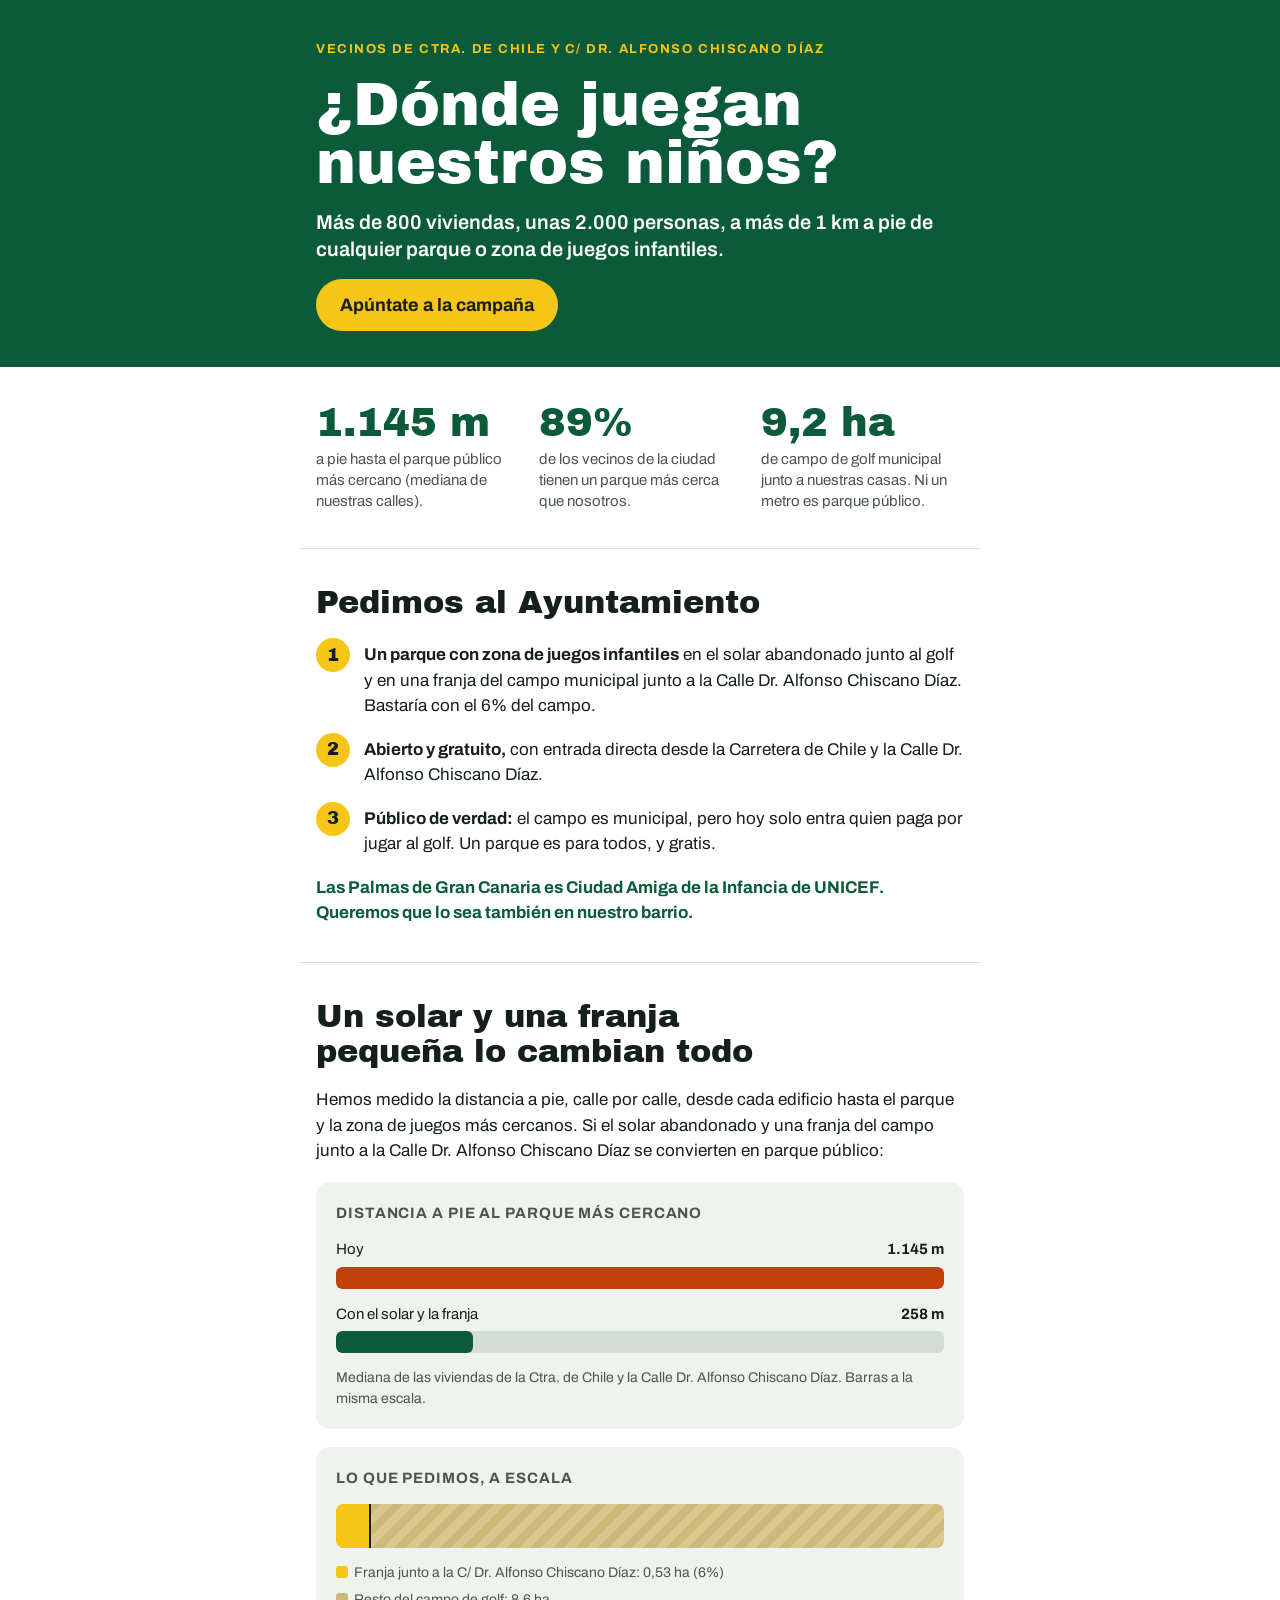
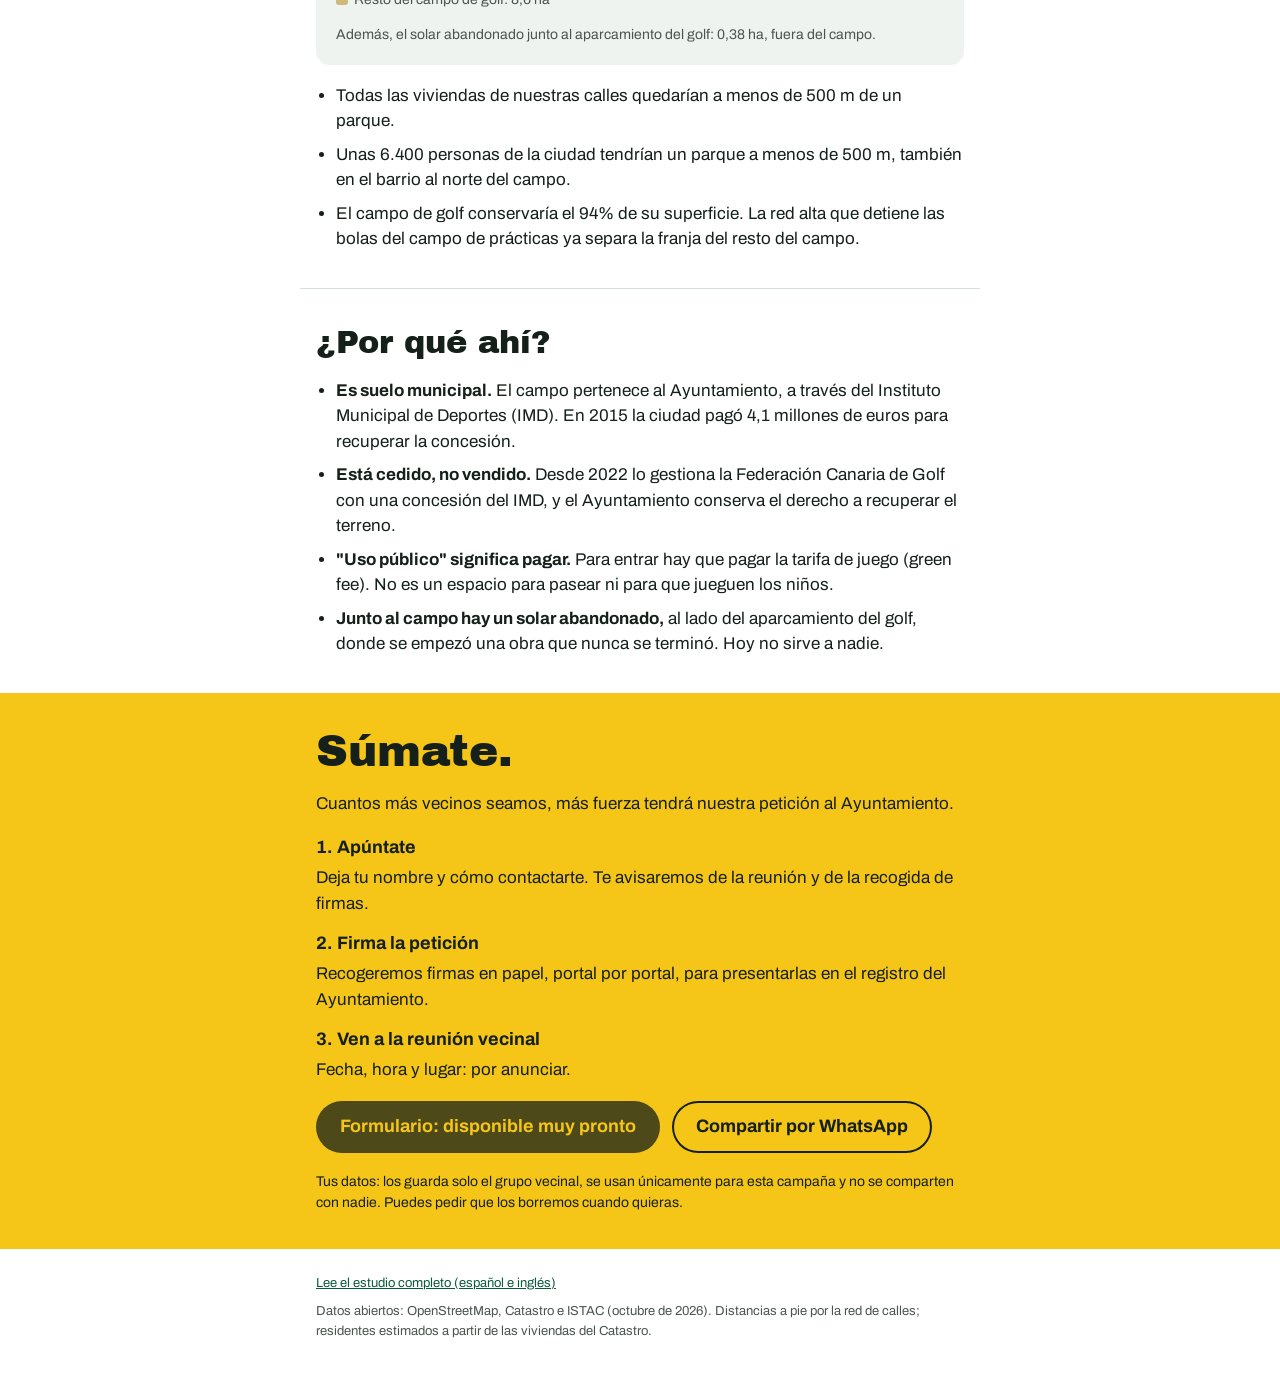
==== docs/index.html @ f80d391b "first commit" ====
<!doctype html>
<html lang="es">
<head>
<meta charset="utf-8">
<meta name="viewport" content="width=device-width, initial-scale=1, viewport-fit=cover">
<title>Un parque para Ctra. de Chile y Dr. Chiscano</title>
<meta name="claude:viewport-fit-sides" content="cover">
<link rel="preconnect" href="https://fonts.googleapis.com">
<link rel="preconnect" href="https://fonts.gstatic.com" crossorigin>
<link rel="stylesheet" href="https://fonts.googleapis.com/css2?family=Archivo+Black&family=Archivo:wght@400;600;700&display=swap">
<style>
/* Layout: one phone-first column; a green campaign band on top, a yellow call-to-action band, plain sections between. Same identity as the paper flyer. */
:root{
  --bg:#ffffff; --fg:#15201a; --muted:#4a554e; --line:#d5ddd8;
  --green:#0b5a39; --on-green:#ffffff; --yellow:#f5c518; --on-yellow:#15201a;
  --soft:#eef3ef; --link:#0b5a39;
  --display:'Archivo Black','Arial Black',Impact,sans-serif;
  --body:'Archivo','Helvetica Neue',Helvetica,Arial,sans-serif;
}
@media (prefers-color-scheme: dark){
  :root:not([data-theme="light"]){
    --bg:#0e1612; --fg:#e6eee8; --muted:#a6b3ab; --line:#2a3a31;
    --green:#0d6b44; --on-green:#ffffff; --yellow:#f5c518; --on-yellow:#15201a;
    --soft:#16241c; --link:#7fd3a6; color-scheme:dark;
  }
}
:root[data-theme="dark"]{
  --bg:#0e1612; --fg:#e6eee8; --muted:#a6b3ab; --line:#2a3a31;
  --green:#0d6b44; --on-green:#ffffff; --yellow:#f5c518; --on-yellow:#15201a;
  --soft:#16241c; --link:#7fd3a6; color-scheme:dark;
}
*{box-sizing:border-box}
body{background:var(--bg);color:var(--fg);font-family:var(--body);font-size:17px;line-height:1.5}
a{color:var(--link)}
.wrap{max-width:680px;margin:0 auto;padding-left:max(16px, env(safe-area-inset-left, 0px));padding-right:max(16px, env(safe-area-inset-right, 0px))}
.band-green{background:var(--green);color:var(--on-green)}
.band-yellow{background:var(--yellow);color:var(--on-yellow)}
.hero .wrap{padding-block:40px 36px;display:flex;flex-direction:column;gap:16px}
.kicker{font-weight:700;font-size:13px;letter-spacing:.12em;text-transform:uppercase;color:var(--yellow)}
h1,h2{font-family:var(--display);font-weight:400;margin:0;text-wrap:balance}
h1{font-size:clamp(40px,10vw,60px);line-height:.98}
h2{font-size:clamp(26px,6vw,32px);line-height:1.1}
.lead{margin:0;font-size:20px;line-height:1.35;font-weight:600;text-wrap:pretty}
.btn{display:inline-flex;align-items:center;justify-content:center;gap:8px;min-height:52px;padding:12px 24px;border-radius:999px;font-weight:700;font-size:18px;text-decoration:none;border:0;cursor:pointer;font-family:var(--body)}
.btn:focus-visible{outline:3px solid var(--fg);outline-offset:3px}
.btn-yellow{background:var(--yellow);color:var(--on-yellow)}
.btn-dark{background:var(--on-yellow);color:var(--yellow)}
.btn-ghost{background:transparent;color:var(--on-yellow);box-shadow:inset 0 0 0 2px var(--on-yellow)}
.btn[aria-disabled="true"]{opacity:.75;cursor:default}
.hero .btn{align-self:flex-start}
section.block .wrap{padding-block:36px;display:flex;flex-direction:column;gap:18px}
section.block + section.block .wrap{border-top:1px solid var(--line)}
.stats{display:grid;grid-template-columns:repeat(3,minmax(0,1fr));gap:20px}
.stat{display:flex;flex-direction:column;gap:6px;min-width:0}
.stat b{font-family:var(--display);font-weight:400;font-size:clamp(30px,7vw,40px);line-height:1;color:var(--link);font-variant-numeric:tabular-nums}
.stat span{font-size:15px;line-height:1.4;color:var(--muted)}
@media (max-width:520px){.stats{grid-template-columns:1fr;gap:16px}.stat{flex-direction:row;align-items:baseline;gap:14px}.stat b{flex:0 0 7.5ch}}
ol.asks{list-style:none;margin:0;padding:0;display:flex;flex-direction:column;gap:14px}
ol.asks li{display:flex;gap:14px;align-items:flex-start}
ol.asks .n{flex:0 0 34px;height:34px;border-radius:50%;background:var(--yellow);color:var(--on-yellow);font-family:var(--display);font-size:18px;display:flex;align-items:center;justify-content:center}
ol.asks p{margin:0;padding-top:4px;min-width:0}
p{margin:0}
.muted{color:var(--muted)}
.small{font-size:14px;line-height:1.5}
.unicef{font-weight:700;color:var(--link)}
/* to-scale bars */
.fig{display:flex;flex-direction:column;gap:14px;background:var(--soft);border-radius:14px;padding:20px}
.fig h3{margin:0;font-size:15px;font-weight:700;letter-spacing:.06em;text-transform:uppercase;color:var(--muted)}
.bar-row{display:flex;flex-direction:column;gap:6px}
.bar-label{display:flex;justify-content:space-between;gap:12px;font-size:15px}
.bar-label strong{font-variant-numeric:tabular-nums;white-space:nowrap}
.track{height:22px;border-radius:6px;background:var(--line);overflow:hidden;position:relative}
.fill{height:100%;border-radius:6px}
.fill.red{background:#c2410c}
.fill.green{background:var(--link)}
.course{height:44px;border-radius:8px;background:repeating-linear-gradient(135deg,#d9c78f 0 8px,#cdb979 8px 16px);position:relative;overflow:hidden}
.course .strip{position:absolute;left:0;top:0;bottom:0;width:5.8%;background:var(--yellow);box-shadow:inset -2px 0 0 var(--on-yellow)}
.legend{display:flex;flex-wrap:wrap;gap:6px 18px;font-size:14px;color:var(--muted)}
.legend i{display:inline-block;width:12px;height:12px;border-radius:3px;margin-right:6px;vertical-align:-1px}
.facts{margin:0;padding-left:20px;display:flex;flex-direction:column;gap:8px}
.cta .wrap{padding-block:36px;display:flex;flex-direction:column;gap:18px}
.cta h2{font-size:clamp(32px,8vw,44px);line-height:1}
.steps{display:flex;flex-direction:column;gap:14px;margin:0;padding:0;list-style:none}
.steps li{display:flex;flex-direction:column;gap:4px}
.steps strong{font-size:18px}
.buttons{display:flex;flex-wrap:wrap;gap:12px}
.note{font-size:14px;line-height:1.5}
footer .wrap{padding-block:24px 40px;font-size:13px;line-height:1.55;color:var(--muted);display:flex;flex-direction:column;gap:8px}
@media (prefers-reduced-motion:no-preference){.btn{transition:transform .12s ease}.btn:hover{transform:translateY(-1px)}}
</style>

<style>html{-webkit-text-size-adjust:100%}body{margin:0}</style>
</head>
<body>
<header class="band-green hero">
  <div class="wrap">
    <div class="kicker">Vecinos de Ctra. de Chile y C/ Dr. Alfonso Chiscano Díaz</div>
    <h1>¿Dónde juegan nuestros niños?</h1>
    <p class="lead">Más de 800 viviendas, unas 2.000 personas, a más de 1 km a pie de cualquier parque o zona de juegos infantiles.</p>
    <a class="btn btn-yellow" id="btn-top" href="#apuntate">Apúntate a la campaña</a>
  </div>
</header>

<section class="block">
  <div class="wrap">
    <div class="stats">
      <div class="stat"><b>1.145 m</b><span>a pie hasta el parque público más cercano (mediana de nuestras calles).</span></div>
      <div class="stat"><b>89%</b><span>de los vecinos de la ciudad tienen un parque más cerca que nosotros.</span></div>
      <div class="stat"><b>9,2 ha</b><span>de campo de golf municipal junto a nuestras casas. Ni un metro es parque público.</span></div>
    </div>
  </div>
</section>

<section class="block">
  <div class="wrap">
    <h2>Pedimos al Ayuntamiento</h2>
    <ol class="asks">
      <li><span class="n">1</span><p><strong>Un parque con zona de juegos infantiles</strong> en el solar abandonado junto al golf y en una franja del campo municipal junto a la Calle Dr. Alfonso Chiscano Díaz. Bastaría con el 6% del campo.</p></li>
      <li><span class="n">2</span><p><strong>Abierto y gratuito,</strong> con entrada directa desde la Carretera de Chile y la Calle Dr. Alfonso Chiscano Díaz.</p></li>
      <li><span class="n">3</span><p><strong>Público de verdad:</strong> el campo es municipal, pero hoy solo entra quien paga por jugar al golf. Un parque es para todos, y gratis.</p></li>
    </ol>
    <p class="unicef">Las Palmas de Gran Canaria es Ciudad Amiga de la Infancia de UNICEF. Queremos que lo sea también en nuestro barrio.</p>
  </div>
</section>

<section class="block">
  <div class="wrap">
    <h2>Un solar y una franja pequeña lo cambian todo</h2>
    <p>Hemos medido la distancia a pie, calle por calle, desde cada edificio hasta el parque y la zona de juegos más cercanos. Si el solar abandonado y una franja del campo junto a la Calle Dr. Alfonso Chiscano Díaz se convierten en parque público:</p>

    <div class="fig" role="img" aria-label="Distancia a pie al parque más cercano: hoy 1.145 metros, con el solar y la franja 258 metros.">
      <h3>Distancia a pie al parque más cercano</h3>
      <div class="bar-row">
        <div class="bar-label"><span>Hoy</span><strong>1.145 m</strong></div>
        <div class="track"><div class="fill red" style="width:100%"></div></div>
      </div>
      <div class="bar-row">
        <div class="bar-label"><span>Con el solar y la franja</span><strong>258 m</strong></div>
        <div class="track"><div class="fill green" style="width:22.5%"></div></div>
      </div>
      <p class="small muted">Mediana de las viviendas de la Ctra. de Chile y la Calle Dr. Alfonso Chiscano Díaz. Barras a la misma escala.</p>
    </div>

    <div class="fig" role="img" aria-label="La franja ocupa 0,53 hectáreas, el 6% de las 9,2 hectáreas del campo de golf. El solar abandonado, 0,38 hectáreas, está fuera del campo.">
      <h3>Lo que pedimos, a escala</h3>
      <div class="course"><div class="strip"></div></div>
      <div class="legend"><span><i style="background:var(--yellow)"></i>Franja junto a la C/ Dr. Alfonso Chiscano Díaz: 0,53 ha (6%)</span><span><i style="background:#cdb979"></i>Resto del campo de golf: 8,6 ha</span></div>
      <p class="small muted">Además, el solar abandonado junto al aparcamiento del golf: 0,38 ha, fuera del campo.</p>
    </div>

    <ul class="facts">
      <li>Todas las viviendas de nuestras calles quedarían a menos de 500 m de un parque.</li>
      <li>Unas 6.400 personas de la ciudad tendrían un parque a menos de 500 m, también en el barrio al norte del campo.</li>
      <li>El campo de golf conservaría el 94% de su superficie. La red alta que detiene las bolas del campo de prácticas ya separa la franja del resto del campo.</li>
    </ul>
  </div>
</section>

<section class="block">
  <div class="wrap">
    <h2>¿Por qué ahí?</h2>
    <ul class="facts">
      <li><strong>Es suelo municipal.</strong> El campo pertenece al Ayuntamiento, a través del Instituto Municipal de Deportes (IMD). En 2015 la ciudad pagó 4,1 millones de euros para recuperar la concesión.</li>
      <li><strong>Está cedido, no vendido.</strong> Desde 2022 lo gestiona la Federación Canaria de Golf con una concesión del IMD, y el Ayuntamiento conserva el derecho a recuperar el terreno.</li>
      <li><strong>"Uso público" significa pagar.</strong> Para entrar hay que pagar la tarifa de juego (green fee). No es un espacio para pasear ni para que jueguen los niños.</li>
      <li><strong>Junto al campo hay un solar abandonado,</strong> al lado del aparcamiento del golf, donde se empezó una obra que nunca se terminó. Hoy no sirve a nadie.</li>
    </ul>
  </div>
</section>

<section class="band-yellow cta" id="apuntate">
  <div class="wrap">
    <h2>Súmate.</h2>
    <p>Cuantos más vecinos seamos, más fuerza tendrá nuestra petición al Ayuntamiento.</p>
    <ol class="steps">
      <li><strong>1. Apúntate</strong><span>Deja tu nombre y cómo contactarte. Te avisaremos de la reunión y de la recogida de firmas.</span></li>
      <li><strong>2. Firma la petición</strong><span>Recogeremos firmas en papel, portal por portal, para presentarlas en el registro del Ayuntamiento.</span></li>
      <li><strong>3. Ven a la reunión vecinal</strong><span id="meeting">Fecha, hora y lugar: por anunciar.</span></li>
    </ol>
    <div class="buttons">
      <a class="btn btn-dark" id="btn-form" href="#apuntate" aria-disabled="true">Formulario: disponible muy pronto</a>
      <a class="btn btn-ghost" id="btn-whatsapp" href="https://wa.me/?text=%C2%BFD%C3%B3nde%20juegan%20nuestros%20ni%C3%B1os%3F%20Pedimos%20un%20parque%20p%C3%BAblico%20junto%20a%20la%20Ctra.%20de%20Chile%20y%20la%20C%2F%20Dr.%20Alfonso%20Chiscano%20D%C3%ADaz.%20https%3A%2F%2Fclaude.ai%2Fartifact%2FQ3spwuWrBJaGMjUxUEUUEF" target="_blank" rel="noopener">Compartir por WhatsApp</a>
    </div>
    <p class="note">Tus datos: los guarda solo el grupo vecinal, se usan únicamente para esta campaña y no se comparten con nadie. Puedes pedir que los borremos cuando quieras.</p>
  </div>
</section>

<footer>
  <div class="wrap">
    <p><a href="https://claude.ai/code/artifact/e5e4bef3-f24d-4a6c-831b-1d688d774c70" target="_blank" rel="noopener">Lee el estudio completo (español e inglés)</a></p>
    <p>Datos abiertos: OpenStreetMap, Catastro e ISTAC (octubre de 2026). Distancias a pie por la red de calles; residentes estimados a partir de las viviendas del Catastro.</p>
  </div>
</footer>

</body>
</html>
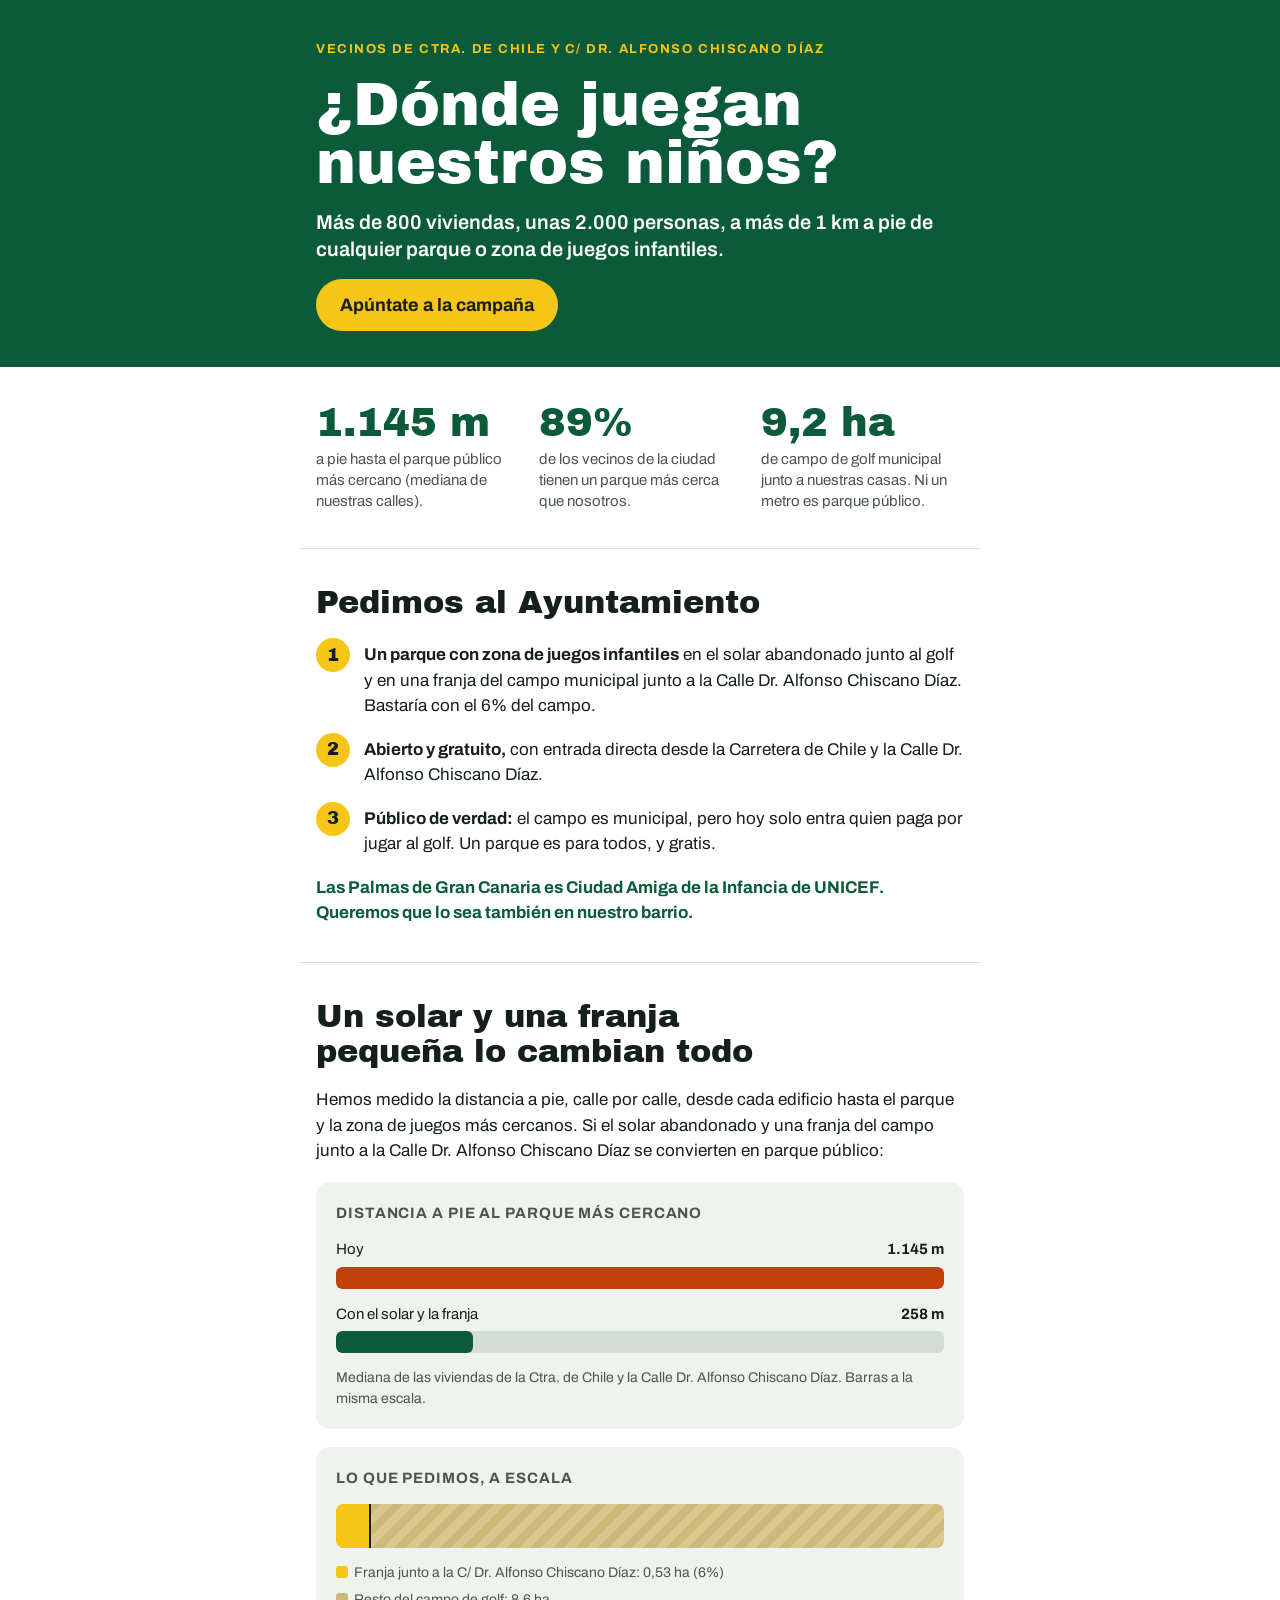
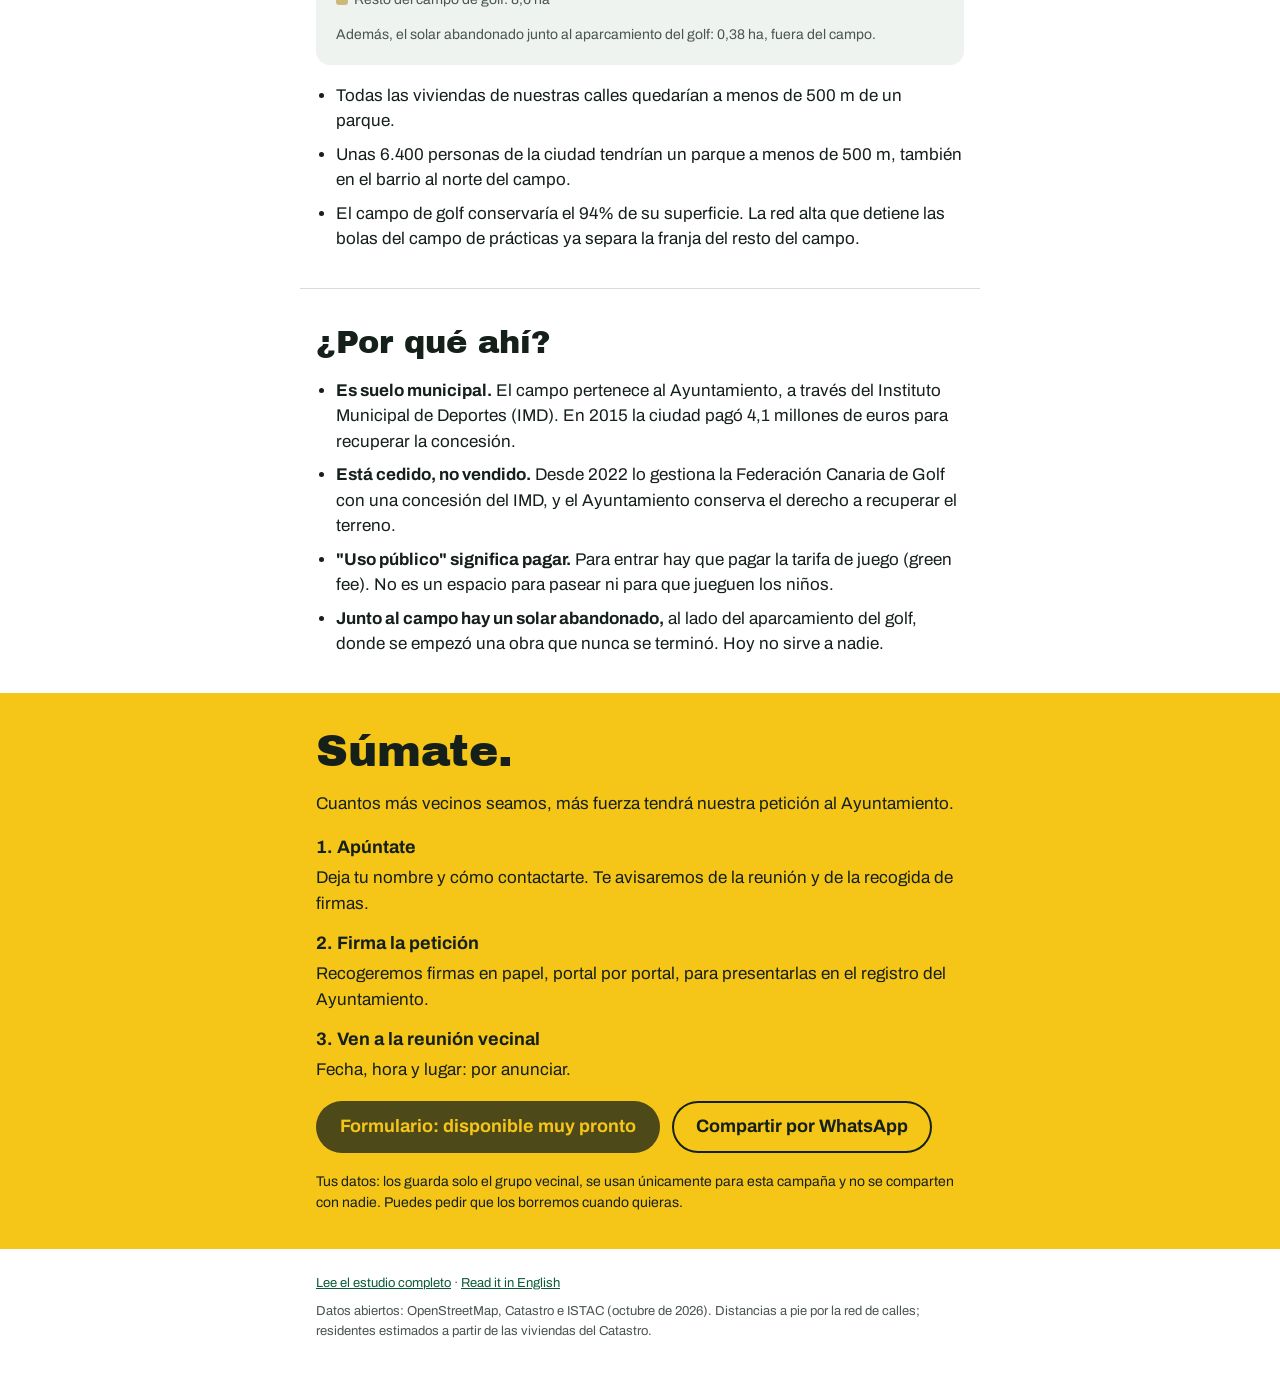
==== commit 07880355: "Added website via actions" ====
--- a/docs/index.html
+++ b/docs/index.html
@@ -4,6 +4,12 @@
 <meta charset="utf-8">
 <meta name="viewport" content="width=device-width, initial-scale=1, viewport-fit=cover">
 <title>Un parque para Ctra. de Chile y Dr. Chiscano</title>
+<meta name="description" content="Unas 2.000 personas de la Carretera de Chile y la Calle Dr. Alfonso Chiscano Díaz viven a más de 1 km a pie de un parque. Pedimos un parque público y gratuito con zona de juegos infantiles.">
+<meta property="og:type" content="website">
+<meta property="og:locale" content="es_ES">
+<meta property="og:url" content="https://gabor-varga.github.io/barrio-park/">
+<meta property="og:title" content="¿Dónde juegan nuestros niños?">
+<meta property="og:description" content="Unas 2.000 personas de la Carretera de Chile y la Calle Dr. Alfonso Chiscano Díaz viven a más de 1 km a pie de un parque. Pedimos un parque público y gratuito.">
 <meta name="claude:viewport-fit-sides" content="cover">
 <link rel="preconnect" href="https://fonts.googleapis.com">
 <link rel="preconnect" href="https://fonts.gstatic.com" crossorigin>
@@ -179,7 +185,7 @@
     </ol>
     <div class="buttons">
       <a class="btn btn-dark" id="btn-form" href="#apuntate" aria-disabled="true">Formulario: disponible muy pronto</a>
-      <a class="btn btn-ghost" id="btn-whatsapp" href="https://wa.me/?text=%C2%BFD%C3%B3nde%20juegan%20nuestros%20ni%C3%B1os%3F%20Pedimos%20un%20parque%20p%C3%BAblico%20junto%20a%20la%20Ctra.%20de%20Chile%20y%20la%20C%2F%20Dr.%20Alfonso%20Chiscano%20D%C3%ADaz.%20https%3A%2F%2Fclaude.ai%2Fartifact%2FQ3spwuWrBJaGMjUxUEUUEF" target="_blank" rel="noopener">Compartir por WhatsApp</a>
+      <a class="btn btn-ghost" id="btn-whatsapp" href="https://wa.me/?text=%C2%BFD%C3%B3nde%20juegan%20nuestros%20ni%C3%B1os%3F%20Pedimos%20un%20parque%20p%C3%BAblico%20junto%20a%20la%20Ctra.%20de%20Chile%20y%20la%20C%2F%20Dr.%20Alfonso%20Chiscano%20D%C3%ADaz.%20https%3A%2F%2Fgabor-varga.github.io%2Fbarrio-park%2F" target="_blank" rel="noopener">Compartir por WhatsApp</a>
     </div>
     <p class="note">Tus datos: los guarda solo el grupo vecinal, se usan únicamente para esta campaña y no se comparten con nadie. Puedes pedir que los borremos cuando quieras.</p>
   </div>
@@ -187,7 +193,7 @@
 
 <footer>
   <div class="wrap">
-    <p><a href="https://claude.ai/code/artifact/e5e4bef3-f24d-4a6c-831b-1d688d774c70" target="_blank" rel="noopener">Lee el estudio completo (español e inglés)</a></p>
+    <p><a href="estudio/">Lee el estudio completo</a> · <a href="estudio/en.html" hreflang="en" lang="en">Read it in English</a></p>
     <p>Datos abiertos: OpenStreetMap, Catastro e ISTAC (octubre de 2026). Distancias a pie por la red de calles; residentes estimados a partir de las viviendas del Catastro.</p>
   </div>
 </footer>
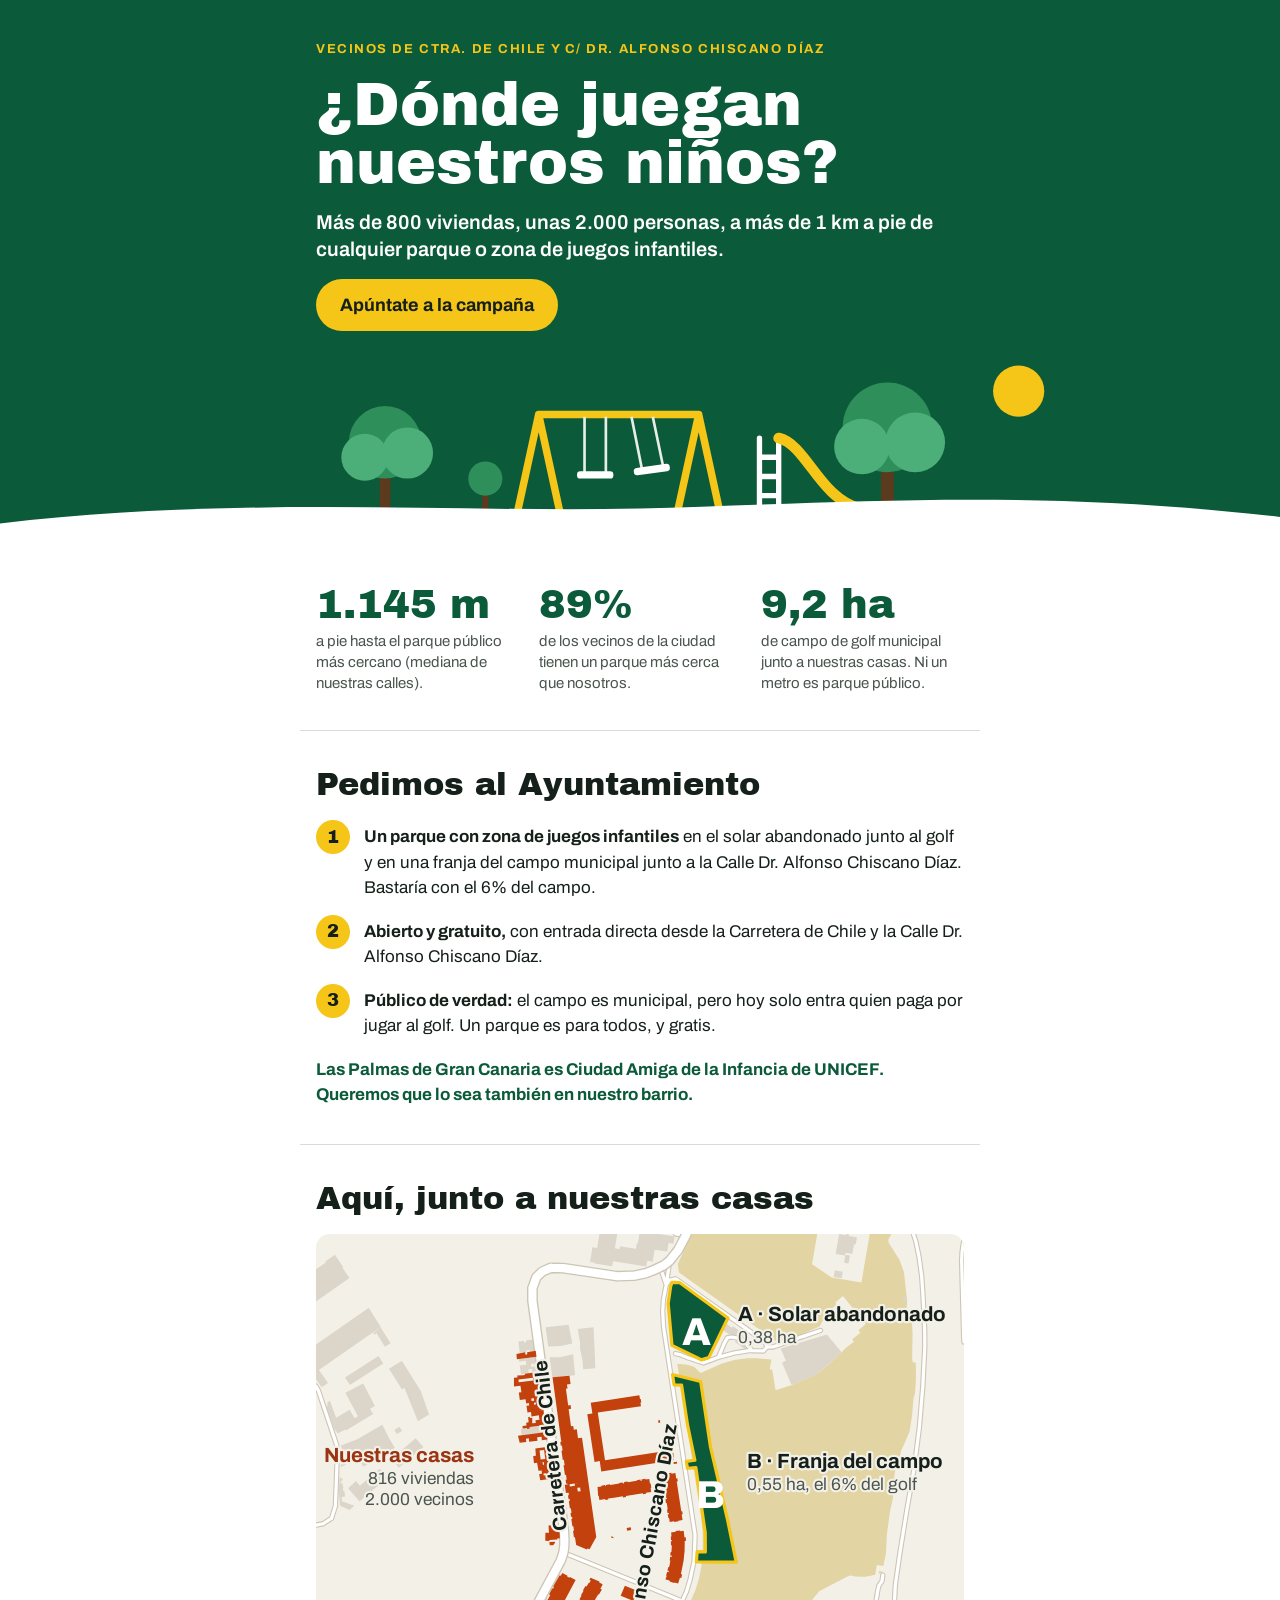
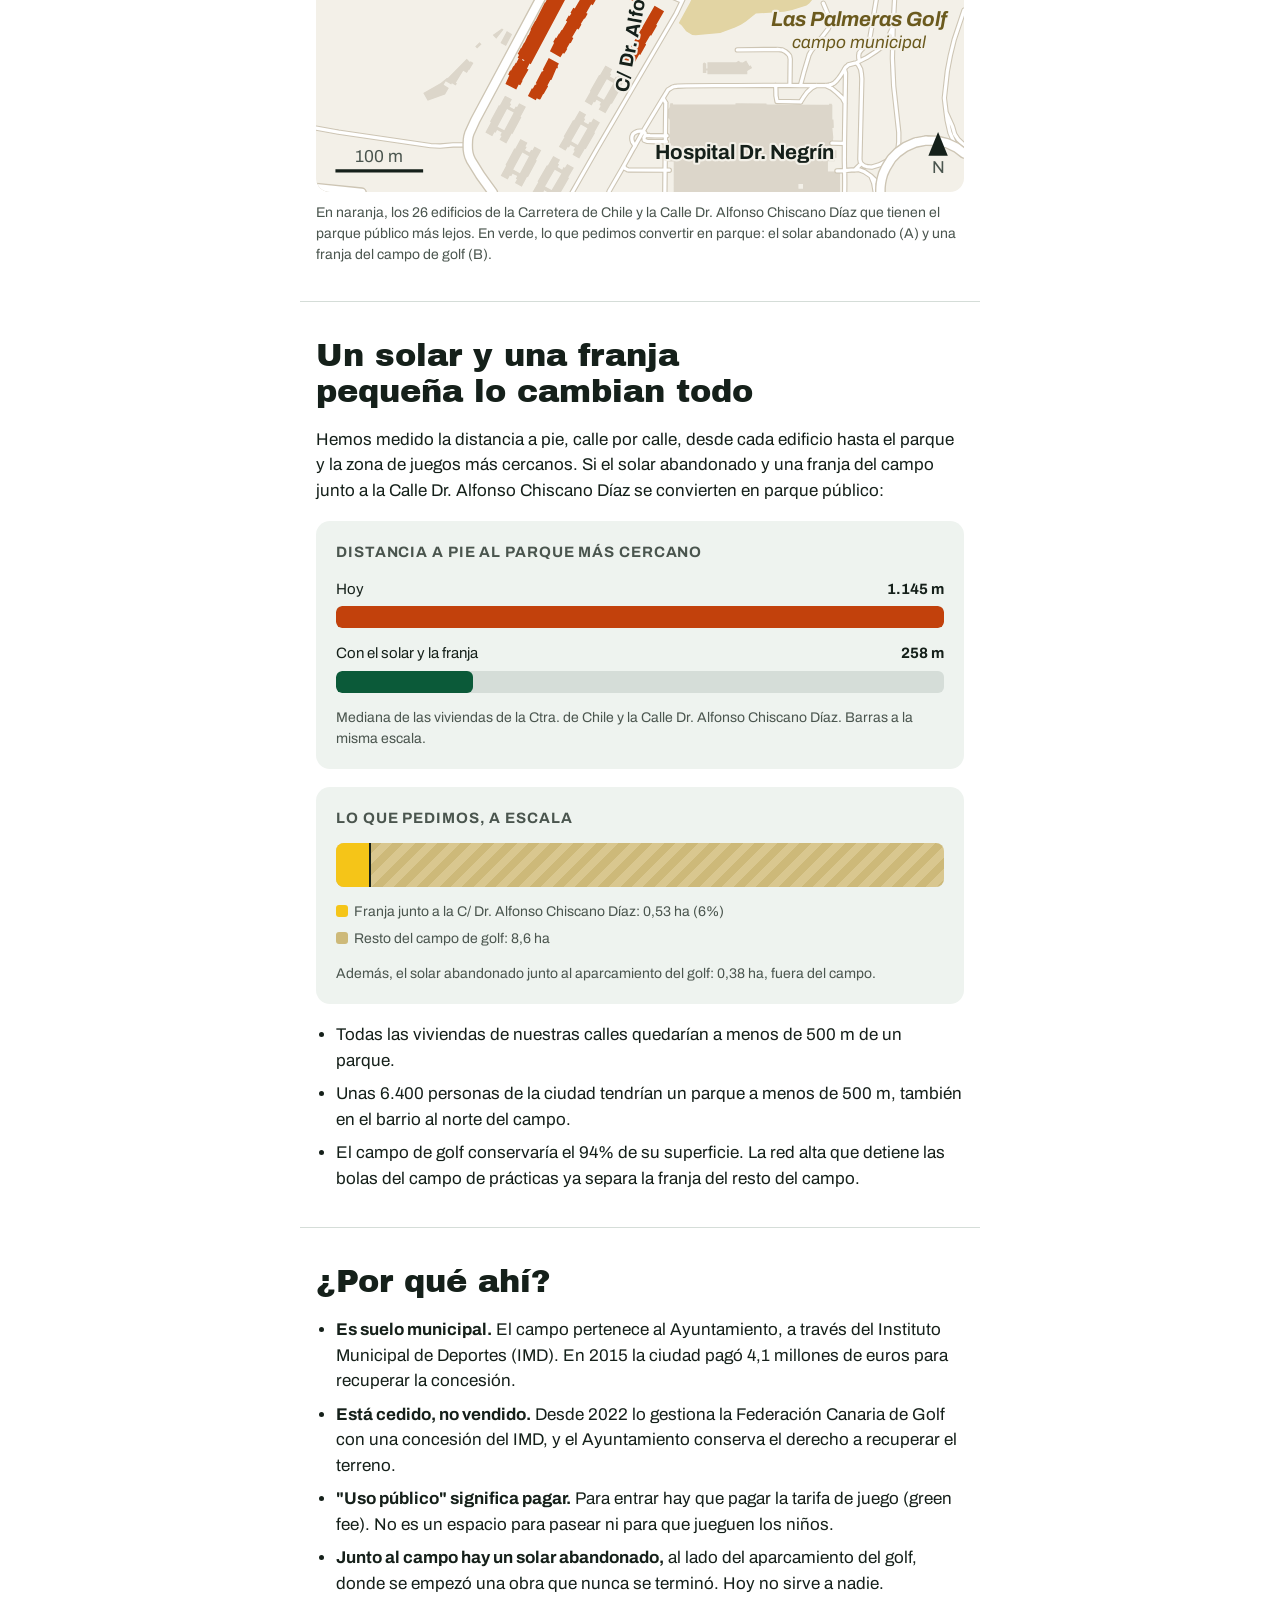
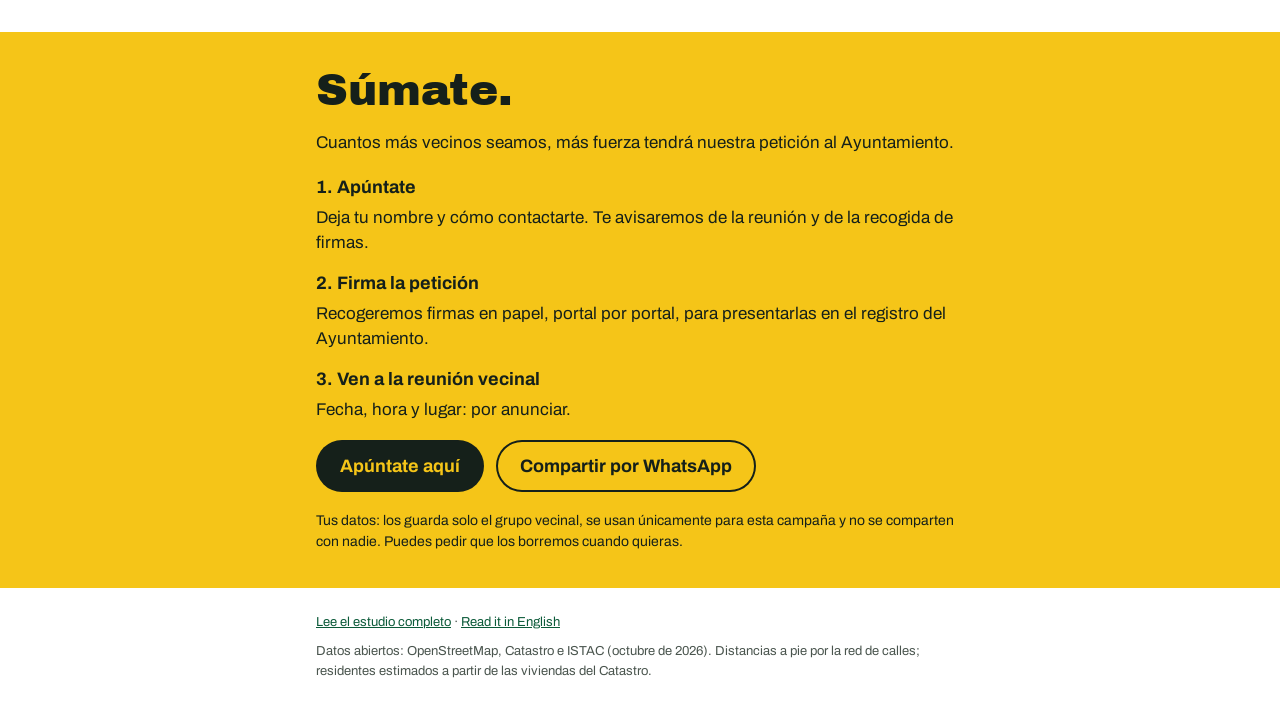
==== commit fa522d73: "Added tally" ====
--- a/docs/index.html
+++ b/docs/index.html
@@ -10,6 +10,11 @@
 <meta property="og:url" content="https://gabor-varga.github.io/barrio-park/">
 <meta property="og:title" content="¿Dónde juegan nuestros niños?">
 <meta property="og:description" content="Unas 2.000 personas de la Carretera de Chile y la Calle Dr. Alfonso Chiscano Díaz viven a más de 1 km a pie de un parque. Pedimos un parque público y gratuito.">
+<meta property="og:image" content="https://gabor-varga.github.io/barrio-park/og.png">
+<meta property="og:image:width" content="1200">
+<meta property="og:image:height" content="630">
+<meta property="og:image:alt" content="¿Dónde juegan nuestros niños? Un parque infantil dibujado sobre fondo verde.">
+<meta name="twitter:card" content="summary_large_image">
 <meta name="claude:viewport-fit-sides" content="cover">
 <link rel="preconnect" href="https://fonts.googleapis.com">
 <link rel="preconnect" href="https://fonts.gstatic.com" crossorigin>
@@ -28,12 +33,18 @@
     --bg:#0e1612; --fg:#e6eee8; --muted:#a6b3ab; --line:#2a3a31;
     --green:#0d6b44; --on-green:#ffffff; --yellow:#f5c518; --on-yellow:#15201a;
     --soft:#16241c; --link:#7fd3a6; color-scheme:dark;
+    --map-bg:#16241c; --map-bldg:#2c3b33; --map-home:#e2622b; --map-home-text:#f59a6b; --map-golf:#3f3b22;
+    --map-golf-text:#d8c98f; --map-park:#2e9d68; --map-casing:#0e1612; --map-road:#46584e;
+    --map-text:#e6eee8; --map-muted:#a6b3ab; --map-halo:#16241c;
   }
 }
 :root[data-theme="dark"]{
   --bg:#0e1612; --fg:#e6eee8; --muted:#a6b3ab; --line:#2a3a31;
   --green:#0d6b44; --on-green:#ffffff; --yellow:#f5c518; --on-yellow:#15201a;
   --soft:#16241c; --link:#7fd3a6; color-scheme:dark;
+  --map-bg:#16241c; --map-bldg:#2c3b33; --map-home:#e2622b; --map-home-text:#f59a6b; --map-golf:#3f3b22;
+  --map-golf-text:#d8c98f; --map-park:#2e9d68; --map-casing:#0e1612; --map-road:#46584e;
+  --map-text:#e6eee8; --map-muted:#a6b3ab; --map-halo:#16241c;
 }
 *{box-sizing:border-box}
 body{background:var(--bg);color:var(--fg);font-family:var(--body);font-size:17px;line-height:1.5}
@@ -54,6 +65,10 @@
 .btn-ghost{background:transparent;color:var(--on-yellow);box-shadow:inset 0 0 0 2px var(--on-yellow)}
 .btn[aria-disabled="true"]{opacity:.75;cursor:default}
 .hero .btn{align-self:flex-start}
+.hero{overflow:hidden}
+.hero-art{display:block;width:100%;height:clamp(120px,20vw,190px);margin-top:-8px}
+figure.map{margin:0;display:flex;flex-direction:column;gap:10px}
+.mapa{display:block;width:100%;height:auto;border-radius:14px}
 section.block .wrap{padding-block:36px;display:flex;flex-direction:column;gap:18px}
 section.block + section.block .wrap{border-top:1px solid var(--line)}
 .stats{display:grid;grid-template-columns:repeat(3,minmax(0,1fr));gap:20px}
@@ -105,6 +120,20 @@
     <p class="lead">Más de 800 viviendas, unas 2.000 personas, a más de 1 km a pie de cualquier parque o zona de juegos infantiles.</p>
     <a class="btn btn-yellow" id="btn-top" href="#apuntate">Apúntate a la campaña</a>
   </div>
+  <svg class="hero-art" viewBox="0 0 1200 200" preserveAspectRatio="xMidYMax slice" aria-hidden="true" focusable="false">
+    <circle cx="955" cy="52" r="24" fill="#f5c518"/>
+    <g fill="#5b3a1e"><rect x="356" y="112" width="10" height="56"/><rect x="826" y="100" width="12" height="66"/><rect x="452" y="140" width="6" height="26"/></g>
+    <g fill="#2f8f5b"><circle cx="361" cy="100" r="34"/><circle cx="832" cy="86" r="42"/><circle cx="455" cy="134" r="16"/></g>
+    <g fill="#4cae78"><circle cx="342" cy="114" r="22"/><circle cx="382" cy="110" r="24"/><circle cx="808" cy="104" r="26"/><circle cx="858" cy="100" r="28"/></g>
+    <g stroke="#f5c518" stroke-width="7" stroke-linecap="round" fill="none">
+      <path d="M485 166 L505 74 L525 166 M635 166 L655 74 L675 166 M505 74 H655"/>
+    </g>
+    <g stroke="#e6eee8" stroke-width="2.5" fill="none"><path d="M548 76 V128 M568 76 V128 M592 76 L602 126 M612 76 L622 124"/></g>
+    <g fill="#ffffff"><rect x="541" y="127" width="34" height="7" rx="3"/><rect x="594" y="122" width="34" height="7" rx="3" transform="rotate(-8 611 125)"/></g>
+    <g stroke="#ffffff" stroke-width="5" stroke-linecap="round" fill="none"><path d="M712 166 V96 M730 166 V96 M712 150 H730 M712 132 H730 M712 114 H730"/></g>
+    <path d="M730 96 C756 102 768 152 806 162" stroke="#f5c518" stroke-width="10" stroke-linecap="round" fill="none"/>
+    <path d="M0 176 C220 150 420 166 600 162 C780 158 960 142 1200 170 L1200 200 L0 200 Z" fill="var(--bg)"/>
+  </svg>
 </header>
 
 <section class="block">
@@ -126,6 +155,72 @@
       <li><span class="n">3</span><p><strong>Público de verdad:</strong> el campo es municipal, pero hoy solo entra quien paga por jugar al golf. Un parque es para todos, y gratis.</p></li>
     </ol>
     <p class="unicef">Las Palmas de Gran Canaria es Ciudad Amiga de la Infancia de UNICEF. Queremos que lo sea también en nuestro barrio.</p>
+  </div>
+</section>
+
+<section class="block" id="donde">
+  <div class="wrap">
+    <h2>Aquí, junto a nuestras casas</h2>
+    <figure class="map">
+<!-- mapa:start -->
+<svg class="mapa" viewBox="0 0 600 517" role="img" aria-labelledby="mapa-titulo" xmlns="http://www.w3.org/2000/svg">
+<title id="mapa-titulo">Mapa: las casas de la Carretera de Chile y la Calle Doctor Alfonso Chiscano Díaz, el campo de golf Las Palmeras, el solar abandonado (A) y la franja del campo (B) que pedimos convertir en parque.</title>
+<style>
+.mapa{font-family:var(--body,'Archivo',Arial,sans-serif)}
+.mapa .bg{fill:var(--map-bg,#f3f0e8)}
+.mapa .bldg{fill:var(--map-bldg,#dcd6ca)}
+.mapa .home{fill:var(--map-home,#c2410c)}
+.mapa .golf{fill:var(--map-golf,#e2d4a3)}
+.mapa .park{fill:var(--map-park,#0b5a39);stroke:var(--map-park-edge,#f5c518);stroke-width:3;stroke-linejoin:round}
+.mapa .casing,.mapa .road{fill:none;stroke-linecap:round;stroke-linejoin:round}
+.mapa .casing{stroke:var(--map-casing,#cdc5b4)}
+.mapa .road{stroke:var(--map-road,#ffffff)}
+.mapa .minor.casing{stroke-width:5}.mapa .minor.road{stroke-width:3}
+.mapa .main.casing{stroke-width:10}.mapa .main.road{stroke-width:7.5}
+.mapa text{fill:var(--map-text,#15201a);paint-order:stroke;stroke:var(--map-halo,#f3f0e8);
+  stroke-width:4px;stroke-linejoin:round}
+.mapa .street{font-size:18px;font-weight:700;letter-spacing:.02em}
+.mapa .place{font-size:19px;font-weight:700}
+.mapa .note{font-size:16px;font-weight:400;fill:var(--map-muted,#4a554e)}
+.mapa .home-label{fill:var(--map-home-text,#9a3412)}
+.mapa .letter{font-size:36px;font-weight:800;fill:#ffffff;stroke:none}
+.mapa .golf-label{font-style:italic;fill:var(--map-golf-text,#6b5a1e)}
+.mapa .bar{stroke:var(--map-text,#15201a);stroke-width:3}
+.mapa .arrow{fill:var(--map-text,#15201a)}
+</style>
+<defs><path id="mapa-calle-0" d="M228.7,296.2 L205.0,95.5" fill="none"/><path id="mapa-calle-1" d="M278.6,445.4 L332.1,154.1" fill="none"/></defs>
+<rect class="bg" width="600" height="517"/>
+<path class="golf" d="M525.0,312.8 L523.9,313.9 L521.0,314.4 L521.4,312.1 L525.0,312.8ZM464.1,0.0 L459.3,27.9 L477.4,40.3 L505.0,44.9 L512.7,0.0 L532.7,0.0 L530.0,5.1 L530.1,7.9 L540.2,23.9 L544.4,35.1 L547.4,62.6 L546.6,70.9 L550.2,71.2 L550.1,69.9 L553.4,69.9 L553.6,73.6 L551.3,73.6 L552.4,92.7 L552.0,114.9 L552.5,118.8 L555.4,119.2 L555.5,134.1 L554.7,147.2 L553.2,152.2 L552.0,167.6 L549.5,183.4 L541.7,201.0 L540.9,205.4 L538.3,214.5 L536.4,218.6 L535.6,222.9 L534.5,241.4 L533.9,246.2 L531.5,256.7 L528.6,278.1 L527.8,295.3 L525.3,307.5 L519.3,306.4 L517.7,315.6 L508.8,317.3 L499.2,317.2 L495.4,316.3 L493.5,316.4 L491.2,317.5 L465.9,330.8 L456.9,341.8 L454.2,343.9 L441.0,348.1 L433.4,349.8 L407.3,351.5 L398.1,358.8 L393.4,361.7 L388.0,364.4 L374.3,369.4 L351.6,371.6 L348.4,371.4 L342.7,367.9 L338.6,362.5 L335.9,360.3 L346.3,341.3 L351.0,330.6 L354.7,318.8 L356.9,307.1 L358.2,294.4 L358.0,275.1 L356.5,261.4 L334.5,120.1 L343.9,121.1 L350.0,122.9 L356.2,128.6 L376.0,120.0 L387.3,116.7 L399.6,115.0 L408.2,115.1 L421.8,116.3 L420.1,125.3 L422.4,125.8 L425.5,144.6 L441.3,139.6 L464.1,129.3 L470.8,124.2 L491.4,104.9 L498.0,99.8 L496.5,97.5 L504.2,91.5 L502.2,89.1 L509.0,83.4 L487.9,57.3 L480.7,63.4 L482.2,65.3 L474.2,71.7 L476.4,74.3 L469.8,79.5 L466.4,85.5 L443.6,95.7 L426.4,99.2 L424.7,98.4 L336.1,35.7 L334.9,27.7 L348.0,0.0 L464.1,0.0Z"/>
+<path class="bldg" fill-rule="evenodd" d="M119.5,426.3 L103.4,432.2 L99.3,425.0 L115.5,415.7 L121.4,410.9 L122.0,411.1 L139.6,393.4 L142.5,396.3 L143.2,395.5 L145.8,397.2 L141.9,403.8 L141.5,403.5 L139.7,406.4 L136.3,404.4 L129.5,415.5 L130.5,416.1 L129.3,418.0 L125.8,416.0 L125.2,417.1 L120.1,414.1 L118.2,417.4 L123.0,420.3 L119.5,426.3ZM22.3,230.7 L24.9,231.0 L24.7,233.4 L25.3,233.5 L24.9,237.7 L26.2,237.5 L26.9,243.0 L23.7,243.6 L24.1,247.4 L35.5,251.7 L31.1,255.5 L22.3,251.7 L20.9,237.6 L22.0,224.9 L24.9,227.0 L22.3,230.7ZM37.1,228.8 L40.6,233.0 L59.0,217.3 L66.0,225.7 L40.3,247.7 L29.7,235.5 L37.1,228.8ZM76.8,216.5 L69.9,208.1 L92.2,189.1 L99.5,197.2 L76.8,216.5ZM23.1,215.9 L24.3,200.0 L23.1,195.9 L38.7,189.8 L61.4,176.7 L67.8,189.4 L73.0,198.0 L43.8,215.5 L38.8,206.9 L40.1,206.1 L23.1,215.9ZM10.1,161.0 L10.8,155.6 L13.0,154.7 L18.6,170.2 L31.1,162.7 L35.8,170.5 L38.8,168.7 L27.2,147.1 L43.7,138.5 L54.6,159.2 L50.0,161.9 L52.9,166.7 L27.7,182.0 L27.2,181.1 L20.1,184.8 L18.3,182.0 L17.8,182.3 L10.1,161.0ZM74.8,185.2 L72.5,181.4 L77.4,178.5 L79.6,182.3 L74.8,185.2ZM79.5,117.3 L97.0,145.3 L104.7,167.2 L94.4,173.4 L81.8,142.4 L79.6,143.9 L67.6,124.8 L79.5,117.3ZM31.4,139.9 L26.9,132.9 L57.9,113.0 L62.3,119.9 L31.4,139.9ZM0.0,102.3 L48.9,68.4 L59.9,86.2 L2.7,125.9 L11.2,138.0 L5.3,142.0 L0.0,134.4 L0.0,102.3ZM52.9,91.6 L59.8,86.3 L69.0,101.2 L63.8,104.5 L55.9,91.7 L53.9,93.2 L52.9,91.6ZM31.0,40.7 L12.8,53.4 L0.0,62.4 L0.0,32.7 L9.1,26.4 L8.6,25.5 L17.5,19.3 L25.2,30.9 L24.5,31.4 L31.0,40.7ZM205.1,506.9 L213.8,491.8 L214.6,492.2 L219.7,483.3 L226.0,486.9 L224.0,490.4 L225.1,491.1 L223.7,493.6 L227.9,496.0 L229.2,493.6 L230.5,494.3 L232.6,490.7 L238.8,494.1 L233.5,503.2 L234.4,503.6 L226.5,517.3 L215.1,517.3 L211.4,515.1 L210.2,517.3 L208.9,516.8 L208.6,517.3 L201.4,517.3 L200.5,516.7 L205.8,507.4 L205.1,506.9ZM218.2,514.9 L227.2,499.5 L221.1,496.0 L212.1,511.5 L218.2,514.9ZM175.4,491.7 L183.7,476.2 L184.4,476.6 L189.3,467.6 L195.8,471.1 L193.9,474.5 L195.1,475.1 L193.6,477.8 L197.8,480.1 L199.2,477.5 L200.4,478.1 L202.3,474.5 L208.6,477.9 L203.6,487.1 L204.5,487.6 L196.2,503.0 L195.5,502.6 L190.5,511.8 L184.2,508.4 L186.1,504.9 L185.0,504.3 L186.3,501.9 L182.0,499.7 L180.7,502.1 L179.5,501.5 L177.5,505.1 L171.0,501.7 L176.1,492.1 L175.4,491.7ZM197.2,483.5 L191.1,480.1 L182.6,495.9 L188.8,499.2 L197.2,483.5ZM238.1,450.1 L238.8,450.5 L244.0,441.5 L250.1,445.0 L248.2,448.4 L249.3,449.1 L247.9,451.6 L252.1,454.0 L253.5,451.6 L254.7,452.3 L256.8,448.7 L262.9,452.2 L257.7,461.5 L258.5,461.9 L249.7,477.1 L249.0,476.7 L243.7,485.7 L237.5,482.2 L239.6,478.5 L238.4,477.9 L239.8,475.5 L235.6,473.1 L234.2,475.5 L233.1,474.9 L231.0,478.4 L224.8,474.8 L230.1,465.7 L229.3,465.3 L238.1,450.1ZM251.3,457.6 L245.2,454.1 L236.3,469.6 L242.4,473.1 L251.3,457.6ZM161.1,451.5 L169.4,436.1 L170.1,436.5 L175.0,427.5 L181.4,430.9 L179.5,434.4 L180.8,435.1 L179.3,437.8 L183.5,440.0 L184.9,437.4 L186.2,438.0 L188.1,434.5 L194.4,437.8 L189.4,447.1 L190.2,447.5 L188.8,450.1 L181.9,463.0 L181.2,462.6 L176.2,471.8 L169.9,468.4 L171.8,464.9 L170.6,464.2 L172.0,461.6 L167.7,459.3 L166.3,461.9 L165.2,461.3 L163.2,465.0 L156.8,461.5 L161.9,452.0 L161.1,451.5ZM174.3,459.5 L183.1,443.1 L176.9,439.8 L168.1,456.2 L174.3,459.5ZM149.2,383.8 L147.4,381.9 L151.4,378.0 L153.3,379.9 L149.2,383.8ZM175.9,381.5 L170.8,378.6 L176.7,367.6 L181.6,370.5 L175.9,381.5ZM166.9,374.7 L163.6,371.2 L172.1,365.2 L173.7,366.1 L166.9,374.7ZM212.5,176.8 L213.4,183.3 L190.2,186.3 L189.7,180.4 L195.3,179.7 L195.4,180.5 L198.0,180.2 L197.8,178.7 L212.5,176.8ZM187.7,115.8 L204.2,113.6 L206.0,127.7 L200.5,128.5 L200.0,125.0 L196.5,125.5 L197.0,129.0 L189.8,129.9 L188.6,121.8 L194.7,121.0 L194.3,117.4 L188.1,118.2 L187.7,115.8ZM198.9,120.4 L199.3,123.0 L202.6,122.6 L202.2,120.0 L194.7,121.0 L198.9,120.4ZM239.9,130.8 L218.8,132.7 L216.3,114.2 L226.2,114.1 L238.1,111.4 L239.9,130.8ZM194.5,107.8 L194.7,109.5 L188.6,110.3 L187.3,99.6 L192.5,98.9 L192.7,100.5 L194.5,100.2 L194.3,98.7 L201.8,97.6 L203.4,108.2 L197.9,109.0 L197.7,107.1 L194.5,107.8ZM244.4,105.7 L244.6,101.1 L242.3,88.0 L257.0,86.3 L258.7,124.2 L247.4,125.2 L246.8,117.4 L244.4,105.7ZM226.4,103.8 L215.0,104.1 L212.6,86.4 L233.9,84.0 L237.3,101.4 L226.4,103.8ZM311.0,516.9 L331.2,516.9 L331.2,488.4 L325.2,488.4 L325.2,485.0 L323.5,485.0 L323.5,477.7 L328.7,477.7 L328.7,475.9 L331.0,475.9 L331.0,473.7 L327.5,473.7 L327.5,449.8 L325.6,447.6 L324.8,444.5 L325.2,441.4 L327.5,438.0 L327.5,435.6 L328.0,435.6 L328.0,434.6 L330.5,434.6 L330.5,435.6 L388.4,435.6 L388.4,434.6 L390.9,434.6 L417.2,434.7 L417.2,435.7 L475.1,435.8 L475.1,435.0 L477.6,435.0 L477.6,435.9 L478.1,435.9 L478.1,449.6 L479.1,449.6 L479.5,457.2 L478.1,457.3 L479.0,466.0 L478.1,473.8 L474.4,473.8 L474.4,475.9 L476.9,475.9 L476.9,478.1 L481.9,478.1 L481.9,485.2 L480.2,485.2 L480.2,488.2 L474.0,488.2 L474.0,497.8 L485.2,497.8 L485.2,517.3 L311.0,516.9ZM446.7,509.2 L446.7,513.6 L450.9,513.6 L450.9,509.2 L446.7,509.2ZM253.5,423.3 L262.2,408.1 L262.8,408.5 L268.0,399.5 L274.3,403.1 L272.2,406.7 L273.4,407.4 L272.1,409.7 L276.3,412.1 L277.6,409.8 L278.8,410.5 L280.9,406.8 L287.1,410.3 L281.9,419.5 L282.6,419.9 L273.9,435.1 L273.2,434.7 L268.0,443.8 L261.7,440.2 L263.7,436.8 L262.5,436.1 L263.9,433.6 L259.8,431.3 L258.3,433.7 L257.2,433.1 L255.2,436.5 L248.8,432.9 L254.1,423.7 L253.5,423.3ZM266.6,431.2 L275.5,415.7 L269.3,412.2 L260.4,427.7 L266.6,431.2ZM359.9,396.7 L361.3,398.0 L361.3,402.2 L362.5,402.2 L362.4,396.6 L389.0,396.6 L391.4,395.1 L392.9,396.6 L395.1,396.7 L398.3,394.9 L401.3,400.1 L402.4,399.4 L403.8,401.8 L399.3,404.6 L399.4,407.6 L362.4,407.7 L362.4,404.1 L361.4,404.1 L361.4,406.5 L358.2,406.5 L358.2,398.0 L358.9,396.9 L359.9,396.7ZM439.8,138.7 L431.5,119.1 L435.1,117.4 L430.3,106.0 L473.0,93.0 L486.7,109.5 L470.0,124.8 L464.1,129.3 L441.5,139.5 L440.7,139.6 L439.8,138.7ZM399.1,94.7 L396.1,98.8 L400.9,102.3 L397.6,107.0 L387.9,99.9 L389.3,98.0 L376.5,88.6 L380.4,83.4 L385.1,86.8 L386.2,85.4 L399.1,94.7ZM545.9,58.1 L546.5,62.7 L544.0,63.0 L543.3,58.4 L545.9,58.1ZM487.8,34.9 L486.8,41.0 L479.3,39.7 L480.4,33.6 L487.8,34.9ZM494.4,19.9 L493.1,27.4 L488.9,26.7 L490.2,19.1 L494.4,19.9ZM278.9,0.0 L276.8,13.1 L281.1,13.8 L281.4,11.4 L296.2,13.7 L297.0,8.7 L298.0,8.9 L299.4,0.0 L317.4,0.0 L332.1,2.3 L331.0,9.0 L326.5,8.3 L325.2,16.3 L313.6,14.5 L311.7,25.6 L307.1,24.8 L307.0,25.3 L306.6,25.3 L305.8,30.1 L275.2,25.3 L274.1,29.8 L258.1,27.3 L258.2,26.6 L253.8,25.9 L255.9,12.3 L260.3,13.0 L262.4,0.0 L278.9,0.0ZM499.8,9.7 L498.2,9.4 L496.6,18.6 L490.2,17.4 L489.7,19.8 L481.1,18.5 L484.4,0.1 L490.6,1.2 L490.8,0.0 L493.5,0.1 L493.2,1.8 L500.9,3.1 L499.8,9.7Z"/>
+<path class="minor casing" d="M583.4,442.7 L584.4,450.3M584.4,450.3 L587.0,461.8M587.0,461.8 L592.9,475.5M538.5,480.1 L539.6,470.2M539.6,470.2 L539.6,461.4M539.6,461.4 L534.9,418.9M534.9,418.9 L533.7,393.1M533.7,393.1 L534.4,363.1M0.0,457.5 L20.6,461.2M20.6,461.2 L106.1,473.7M106.1,473.7 L114.8,474.1M114.8,474.1 L126.9,473.1M126.9,473.1 L140.5,473.1M0.0,140.9 L2.2,145.0M2.2,145.0 L18.9,194.7M18.9,194.7 L19.9,199.7M19.9,199.7 L18.0,251.9M18.0,251.9 L14.4,263.2M14.4,263.2 L6.6,268.3M6.6,268.3 L0.0,269.5M489.5,517.3 L489.6,507.9M489.6,507.9 L489.5,496.8M517.9,517.3 L516.4,508.4M516.4,508.4 L513.8,501.9M323.0,517.3 L323.2,496.4M323.2,496.4 L323.5,470.1M323.5,470.1 L323.5,464.5M323.5,464.5 L323.9,434.1M323.9,434.1 L321.3,429.7M324.5,470.1 L323.5,470.1M323.5,470.1 L313.9,470.1M313.9,470.1 L306.3,469.7M306.3,469.7 L303.9,468.8M303.9,468.8 L303.7,466.5M303.7,466.5 L304.9,464.2M522.7,512.1 L518.7,506.7M518.7,506.7 L513.8,501.9M499.0,496.1 L502.3,495.9M502.3,495.9 L507.9,498.0M507.9,498.0 L513.8,501.9M489.5,496.8 L482.4,497.1M489.5,496.8 L495.8,496.3M495.8,496.3 L499.0,496.1M285.0,492.4 L273.4,512.5M273.4,512.5 L271.6,515.6M271.6,515.6 L271.0,517.3M327.1,496.5 L323.2,496.4M323.2,496.4 L288.9,496.2M288.9,496.2 L285.9,494.7M285.9,494.7 L285.0,492.4M295.4,473.9 L293.7,476.7M293.7,476.7 L285.0,492.4M237.1,517.3 L259.8,477.5M259.8,477.5 L333.4,351.6M333.4,351.6 L339.0,339.9M583.4,442.7 L589.2,455.6M589.2,455.6 L591.4,463.2M591.4,463.2 L594.4,467.8M594.4,467.8 L600.0,473.1M499.0,496.1 L503.1,492.1M503.1,492.1 L504.9,490.3M504.9,490.3 L507.5,492.4M507.5,492.4 L509.8,493.1M509.8,493.1 L514.6,493.6M514.6,493.6 L521.4,491.6M521.4,491.6 L532.8,485.9M489.5,496.8 L489.4,494.5M489.4,494.5 L489.2,487.5M489.2,487.5 L489.3,471.7M477.7,471.4 L489.3,471.7M489.9,434.3 L489.3,471.7M500.6,397.0 L502.5,399.5M502.5,399.5 L504.3,403.0M504.3,403.0 L505.0,407.2M505.0,407.2 L505.4,411.9M505.4,411.9 L503.6,486.3M503.6,486.3 L504.0,488.8M504.0,488.8 L504.9,490.3M472.0,418.1 L477.4,420.7M477.4,420.7 L482.6,425.0M482.6,425.0 L487.4,429.6M487.4,429.6 L489.9,434.3M463.3,418.1 L459.2,420.1M459.2,420.1 L454.7,424.3M454.7,424.3 L451.2,429.2M451.2,429.2 L448.7,433.3M448.7,433.3 L426.9,432.8M426.9,432.8 L425.9,427.5M425.9,427.5 L425.8,422.6M425.8,422.6 L425.7,419.7M425.7,419.7 L425.2,417.9M489.3,403.0 L490.3,406.5M490.3,406.5 L489.9,434.3M472.0,418.1 L463.3,418.1M463.3,418.1 L448.5,418.1M438.8,418.0 L448.5,418.1M472.0,418.1 L475.4,417.6M475.4,417.6 L477.7,416.9M477.7,416.9 L479.7,415.9M479.7,415.9 L482.0,413.7M482.0,413.7 L484.6,410.5M484.6,410.5 L487.2,406.6M487.2,406.6 L489.3,403.0M500.6,397.0 L497.3,397.8M497.3,397.8 L492.9,399.0M492.9,399.0 L490.5,401.1M490.5,401.1 L489.3,403.0M503.5,395.3 L500.6,397.0M295.4,473.9 L303.0,460.2M295.4,473.9 L293.6,471.2M293.6,471.2 L293.1,470.4M293.1,470.4 L292.6,468.8M292.6,468.8 L292.4,466.9M292.4,466.9 L292.6,465.2M292.6,465.2 L293.4,463.3M293.4,463.3 L294.3,462.3M294.3,462.3 L295.9,461.3M295.9,461.3 L297.5,460.6M297.5,460.6 L300.0,460.4M300.0,460.4 L303.0,460.2M304.9,464.2 L304.6,462.1M304.6,462.1 L303.0,460.2M303.0,460.2 L304.4,457.8M304.4,457.8 L321.3,429.7M339.0,339.9 L336.4,338.9M336.4,338.9 L326.0,334.6M326.0,334.6 L232.3,296.2M232.3,296.2 L229.1,294.9M304.9,464.2 L308.9,464.4M308.9,464.4 L315.0,464.6M315.0,464.6 L323.5,464.5M323.5,464.5 L325.0,464.5M321.3,429.7 L325.9,422.2M325.9,422.2 L329.8,419.7M329.8,419.7 L332.0,419.0M332.0,419.0 L335.0,418.7M335.0,418.7 L342.6,418.4M342.6,418.4 L369.1,418.2M369.1,418.2 L389.3,418.2M389.3,418.2 L425.2,417.9M425.2,417.9 L438.8,418.0M438.8,418.0 L439.1,393.6M439.1,393.6 L438.5,390.6M438.5,390.6 L437.1,388.8M437.1,388.8 L434.7,386.7M434.7,386.7 L431.9,385.2M431.9,385.2 L427.1,384.6M427.1,384.6 L390.1,385.1M339.0,339.9 L343.0,331.2M343.0,331.2 L346.4,319.9M346.4,319.9 L350.1,302.6M350.1,302.6 L351.0,278.8M351.0,278.8 L321.8,86.2M321.8,86.2 L321.0,71.8M321.0,71.8 L321.7,60.4M321.7,60.4 L324.3,47.1M448.5,418.1 L451.9,405.2M451.9,405.2 L456.6,389.5M456.6,389.5 L458.7,385.8M458.7,385.8 L474.1,365.8M474.1,365.8 L475.6,362.4M475.6,362.4 L476.3,360.3M476.3,360.3 L476.5,357.9M476.5,357.9 L469.7,341.9M534.4,363.1 L530.2,372.5M530.2,372.5 L526.8,378.5M526.8,378.5 L523.1,383.1M523.1,383.1 L518.1,386.8M518.1,386.8 L510.2,392.0M510.2,392.0 L503.5,395.3M524.8,315.9 L524.2,321.1M524.2,321.1 L521.2,325.5M521.2,325.5 L520.2,329.8M520.2,329.8 L513.0,373.2M513.0,373.2 L512.2,376.1M512.2,376.1 L511.0,378.6M511.0,378.6 L509.2,380.9M509.2,380.9 L504.3,385.8M504.3,385.8 L502.9,387.9M502.9,387.9 L502.5,390.2M502.5,390.2 L502.6,392.7M502.6,392.7 L503.5,395.3M534.4,363.1 L536.4,325.1M536.4,325.1 L540.6,295.7M540.6,295.7 L547.2,254.8M547.2,254.8 L553.8,217.2M553.8,217.2 L558.7,178.9M558.7,178.9 L561.9,140.4M561.9,140.4 L563.7,104.6M563.7,104.6 L563.6,89.8M563.6,89.8 L562.8,71.8M562.8,71.8 L562.0,56.5M562.0,56.5 L560.8,39.0M560.8,39.0 L558.4,21.3M558.4,21.3 L555.4,6.8M555.4,6.8 L553.1,0.0M467.1,89.4 L450.4,95.0M450.4,95.0 L433.1,101.2M433.1,101.2 L423.3,104.5M423.3,104.5 L417.8,104.6M583.4,442.7 L581.8,429.6M581.8,429.6 L584.6,404.7M584.6,404.7 L587.3,390.4M587.3,390.4 L591.0,375.4M591.0,375.4 L600.0,348.4M600.0,100.0 L599.7,94.8M599.7,94.8 L597.8,24.7M597.8,24.7 L598.2,16.7M598.2,16.7 L599.3,9.2M599.3,9.2 L600.0,6.3M333.1,0.0 L342.4,1.4M372.7,114.2 L358.8,119.3M358.8,119.3 L344.2,114.6M344.2,114.6 L337.3,111.8M337.3,111.8 L332.9,110.7M403.4,108.0 L400.9,107.9M400.9,107.9 L386.8,110.3M386.8,110.3 L374.0,113.8M374.0,113.8 L372.7,114.2M403.4,108.0 L414.2,108.3M414.2,108.3 L417.8,104.6M403.4,108.0 L402.0,105.7M402.0,105.7 L397.0,100.3M397.0,100.3 L391.4,96.4M391.4,96.4 L384.8,95.4M384.8,95.4 L380.8,96.2M380.8,96.2 L378.1,101.1M378.1,101.1 L372.7,114.2M417.8,104.6 L415.4,99.6M415.4,99.6 L338.4,45.3M338.4,45.3 L333.0,41.6M333.0,41.6 L327.1,42.9M327.1,42.9 L324.3,47.1M324.3,47.1 L320.5,35.9M320.5,35.9 L318.2,34.0M318.2,34.0 L313.5,33.1M327.6,24.6 L324.3,47.1"/>
+<path class="minor road" d="M583.4,442.7 L584.4,450.3M584.4,450.3 L587.0,461.8M587.0,461.8 L592.9,475.5M538.5,480.1 L539.6,470.2M539.6,470.2 L539.6,461.4M539.6,461.4 L534.9,418.9M534.9,418.9 L533.7,393.1M533.7,393.1 L534.4,363.1M0.0,457.5 L20.6,461.2M20.6,461.2 L106.1,473.7M106.1,473.7 L114.8,474.1M114.8,474.1 L126.9,473.1M126.9,473.1 L140.5,473.1M0.0,140.9 L2.2,145.0M2.2,145.0 L18.9,194.7M18.9,194.7 L19.9,199.7M19.9,199.7 L18.0,251.9M18.0,251.9 L14.4,263.2M14.4,263.2 L6.6,268.3M6.6,268.3 L0.0,269.5M489.5,517.3 L489.6,507.9M489.6,507.9 L489.5,496.8M517.9,517.3 L516.4,508.4M516.4,508.4 L513.8,501.9M323.0,517.3 L323.2,496.4M323.2,496.4 L323.5,470.1M323.5,470.1 L323.5,464.5M323.5,464.5 L323.9,434.1M323.9,434.1 L321.3,429.7M324.5,470.1 L323.5,470.1M323.5,470.1 L313.9,470.1M313.9,470.1 L306.3,469.7M306.3,469.7 L303.9,468.8M303.9,468.8 L303.7,466.5M303.7,466.5 L304.9,464.2M522.7,512.1 L518.7,506.7M518.7,506.7 L513.8,501.9M499.0,496.1 L502.3,495.9M502.3,495.9 L507.9,498.0M507.9,498.0 L513.8,501.9M489.5,496.8 L482.4,497.1M489.5,496.8 L495.8,496.3M495.8,496.3 L499.0,496.1M285.0,492.4 L273.4,512.5M273.4,512.5 L271.6,515.6M271.6,515.6 L271.0,517.3M327.1,496.5 L323.2,496.4M323.2,496.4 L288.9,496.2M288.9,496.2 L285.9,494.7M285.9,494.7 L285.0,492.4M295.4,473.9 L293.7,476.7M293.7,476.7 L285.0,492.4M237.1,517.3 L259.8,477.5M259.8,477.5 L333.4,351.6M333.4,351.6 L339.0,339.9M583.4,442.7 L589.2,455.6M589.2,455.6 L591.4,463.2M591.4,463.2 L594.4,467.8M594.4,467.8 L600.0,473.1M499.0,496.1 L503.1,492.1M503.1,492.1 L504.9,490.3M504.9,490.3 L507.5,492.4M507.5,492.4 L509.8,493.1M509.8,493.1 L514.6,493.6M514.6,493.6 L521.4,491.6M521.4,491.6 L532.8,485.9M489.5,496.8 L489.4,494.5M489.4,494.5 L489.2,487.5M489.2,487.5 L489.3,471.7M477.7,471.4 L489.3,471.7M489.9,434.3 L489.3,471.7M500.6,397.0 L502.5,399.5M502.5,399.5 L504.3,403.0M504.3,403.0 L505.0,407.2M505.0,407.2 L505.4,411.9M505.4,411.9 L503.6,486.3M503.6,486.3 L504.0,488.8M504.0,488.8 L504.9,490.3M472.0,418.1 L477.4,420.7M477.4,420.7 L482.6,425.0M482.6,425.0 L487.4,429.6M487.4,429.6 L489.9,434.3M463.3,418.1 L459.2,420.1M459.2,420.1 L454.7,424.3M454.7,424.3 L451.2,429.2M451.2,429.2 L448.7,433.3M448.7,433.3 L426.9,432.8M426.9,432.8 L425.9,427.5M425.9,427.5 L425.8,422.6M425.8,422.6 L425.7,419.7M425.7,419.7 L425.2,417.9M489.3,403.0 L490.3,406.5M490.3,406.5 L489.9,434.3M472.0,418.1 L463.3,418.1M463.3,418.1 L448.5,418.1M438.8,418.0 L448.5,418.1M472.0,418.1 L475.4,417.6M475.4,417.6 L477.7,416.9M477.7,416.9 L479.7,415.9M479.7,415.9 L482.0,413.7M482.0,413.7 L484.6,410.5M484.6,410.5 L487.2,406.6M487.2,406.6 L489.3,403.0M500.6,397.0 L497.3,397.8M497.3,397.8 L492.9,399.0M492.9,399.0 L490.5,401.1M490.5,401.1 L489.3,403.0M503.5,395.3 L500.6,397.0M295.4,473.9 L303.0,460.2M295.4,473.9 L293.6,471.2M293.6,471.2 L293.1,470.4M293.1,470.4 L292.6,468.8M292.6,468.8 L292.4,466.9M292.4,466.9 L292.6,465.2M292.6,465.2 L293.4,463.3M293.4,463.3 L294.3,462.3M294.3,462.3 L295.9,461.3M295.9,461.3 L297.5,460.6M297.5,460.6 L300.0,460.4M300.0,460.4 L303.0,460.2M304.9,464.2 L304.6,462.1M304.6,462.1 L303.0,460.2M303.0,460.2 L304.4,457.8M304.4,457.8 L321.3,429.7M339.0,339.9 L336.4,338.9M336.4,338.9 L326.0,334.6M326.0,334.6 L232.3,296.2M232.3,296.2 L229.1,294.9M304.9,464.2 L308.9,464.4M308.9,464.4 L315.0,464.6M315.0,464.6 L323.5,464.5M323.5,464.5 L325.0,464.5M321.3,429.7 L325.9,422.2M325.9,422.2 L329.8,419.7M329.8,419.7 L332.0,419.0M332.0,419.0 L335.0,418.7M335.0,418.7 L342.6,418.4M342.6,418.4 L369.1,418.2M369.1,418.2 L389.3,418.2M389.3,418.2 L425.2,417.9M425.2,417.9 L438.8,418.0M438.8,418.0 L439.1,393.6M439.1,393.6 L438.5,390.6M438.5,390.6 L437.1,388.8M437.1,388.8 L434.7,386.7M434.7,386.7 L431.9,385.2M431.9,385.2 L427.1,384.6M427.1,384.6 L390.1,385.1M339.0,339.9 L343.0,331.2M343.0,331.2 L346.4,319.9M346.4,319.9 L350.1,302.6M350.1,302.6 L351.0,278.8M351.0,278.8 L321.8,86.2M321.8,86.2 L321.0,71.8M321.0,71.8 L321.7,60.4M321.7,60.4 L324.3,47.1M448.5,418.1 L451.9,405.2M451.9,405.2 L456.6,389.5M456.6,389.5 L458.7,385.8M458.7,385.8 L474.1,365.8M474.1,365.8 L475.6,362.4M475.6,362.4 L476.3,360.3M476.3,360.3 L476.5,357.9M476.5,357.9 L469.7,341.9M534.4,363.1 L530.2,372.5M530.2,372.5 L526.8,378.5M526.8,378.5 L523.1,383.1M523.1,383.1 L518.1,386.8M518.1,386.8 L510.2,392.0M510.2,392.0 L503.5,395.3M524.8,315.9 L524.2,321.1M524.2,321.1 L521.2,325.5M521.2,325.5 L520.2,329.8M520.2,329.8 L513.0,373.2M513.0,373.2 L512.2,376.1M512.2,376.1 L511.0,378.6M511.0,378.6 L509.2,380.9M509.2,380.9 L504.3,385.8M504.3,385.8 L502.9,387.9M502.9,387.9 L502.5,390.2M502.5,390.2 L502.6,392.7M502.6,392.7 L503.5,395.3M534.4,363.1 L536.4,325.1M536.4,325.1 L540.6,295.7M540.6,295.7 L547.2,254.8M547.2,254.8 L553.8,217.2M553.8,217.2 L558.7,178.9M558.7,178.9 L561.9,140.4M561.9,140.4 L563.7,104.6M563.7,104.6 L563.6,89.8M563.6,89.8 L562.8,71.8M562.8,71.8 L562.0,56.5M562.0,56.5 L560.8,39.0M560.8,39.0 L558.4,21.3M558.4,21.3 L555.4,6.8M555.4,6.8 L553.1,0.0M467.1,89.4 L450.4,95.0M450.4,95.0 L433.1,101.2M433.1,101.2 L423.3,104.5M423.3,104.5 L417.8,104.6M583.4,442.7 L581.8,429.6M581.8,429.6 L584.6,404.7M584.6,404.7 L587.3,390.4M587.3,390.4 L591.0,375.4M591.0,375.4 L600.0,348.4M600.0,100.0 L599.7,94.8M599.7,94.8 L597.8,24.7M597.8,24.7 L598.2,16.7M598.2,16.7 L599.3,9.2M599.3,9.2 L600.0,6.3M333.1,0.0 L342.4,1.4M372.7,114.2 L358.8,119.3M358.8,119.3 L344.2,114.6M344.2,114.6 L337.3,111.8M337.3,111.8 L332.9,110.7M403.4,108.0 L400.9,107.9M400.9,107.9 L386.8,110.3M386.8,110.3 L374.0,113.8M374.0,113.8 L372.7,114.2M403.4,108.0 L414.2,108.3M414.2,108.3 L417.8,104.6M403.4,108.0 L402.0,105.7M402.0,105.7 L397.0,100.3M397.0,100.3 L391.4,96.4M391.4,96.4 L384.8,95.4M384.8,95.4 L380.8,96.2M380.8,96.2 L378.1,101.1M378.1,101.1 L372.7,114.2M417.8,104.6 L415.4,99.6M415.4,99.6 L338.4,45.3M338.4,45.3 L333.0,41.6M333.0,41.6 L327.1,42.9M327.1,42.9 L324.3,47.1M324.3,47.1 L320.5,35.9M320.5,35.9 L318.2,34.0M318.2,34.0 L313.5,33.1M327.6,24.6 L324.3,47.1"/>
+<path class="main casing" d="M140.5,473.1 L140.6,477.2M140.6,477.2 L141.1,480.7M141.1,480.7 L142.0,483.9M142.0,483.9 L143.7,487.7M143.7,487.7 L151.9,500.9M151.9,500.9 L163.6,517.1M163.6,517.1 L163.7,517.3M140.5,473.1 L140.7,468.2M140.7,468.2 L141.1,465.4M141.1,465.4 L142.0,462.3M142.0,462.3 L147.5,450.2M147.5,450.2 L200.2,351.7M200.2,351.7 L226.6,302.5M226.6,302.5 L229.1,294.9M522.6,517.3 L522.6,515.0M522.6,515.0 L522.7,512.1M522.7,512.1 L523.1,508.4M523.1,508.4 L523.9,504.3M523.9,504.3 L525.1,499.9M525.1,499.9 L527.6,494.5M527.6,494.5 L529.9,490.6M529.9,490.6 L532.8,485.9M538.5,480.1 L532.8,485.9M592.9,475.5 L600.0,480.9M592.9,475.5 L584.4,471.5M584.4,471.5 L575.3,469.3M575.3,469.3 L565.0,469.0M565.0,469.0 L555.0,470.9M555.0,470.9 L545.6,475.0M545.6,475.0 L538.5,480.1M0.0,513.0 L42.1,517.3M313.5,33.1 L305.3,36.4M305.3,36.4 L295.3,38.5M295.3,38.5 L279.1,39.1M279.1,39.1 L228.9,31.6M228.9,31.6 L217.6,31.3M217.6,31.3 L209.5,34.8M209.5,34.8 L204.1,40.0M204.1,40.0 L200.4,50.0M200.4,50.0 L200.4,61.8M200.4,61.8 L213.9,160.5M213.9,160.5 L227.8,260.1M227.8,260.1 L229.6,274.7M229.6,274.7 L230.0,282.8M230.0,282.8 L229.9,288.8M229.9,288.8 L229.1,294.9M313.5,33.1 L322.0,29.1M322.0,29.1 L327.6,24.6M342.4,1.4 L335.4,14.8M335.4,14.8 L327.6,24.6M343.1,0.0 L342.4,1.4"/>
+<path class="main road" d="M140.5,473.1 L140.6,477.2M140.6,477.2 L141.1,480.7M141.1,480.7 L142.0,483.9M142.0,483.9 L143.7,487.7M143.7,487.7 L151.9,500.9M151.9,500.9 L163.6,517.1M163.6,517.1 L163.7,517.3M140.5,473.1 L140.7,468.2M140.7,468.2 L141.1,465.4M141.1,465.4 L142.0,462.3M142.0,462.3 L147.5,450.2M147.5,450.2 L200.2,351.7M200.2,351.7 L226.6,302.5M226.6,302.5 L229.1,294.9M522.6,517.3 L522.6,515.0M522.6,515.0 L522.7,512.1M522.7,512.1 L523.1,508.4M523.1,508.4 L523.9,504.3M523.9,504.3 L525.1,499.9M525.1,499.9 L527.6,494.5M527.6,494.5 L529.9,490.6M529.9,490.6 L532.8,485.9M538.5,480.1 L532.8,485.9M592.9,475.5 L600.0,480.9M592.9,475.5 L584.4,471.5M584.4,471.5 L575.3,469.3M575.3,469.3 L565.0,469.0M565.0,469.0 L555.0,470.9M555.0,470.9 L545.6,475.0M545.6,475.0 L538.5,480.1M0.0,513.0 L42.1,517.3M313.5,33.1 L305.3,36.4M305.3,36.4 L295.3,38.5M295.3,38.5 L279.1,39.1M279.1,39.1 L228.9,31.6M228.9,31.6 L217.6,31.3M217.6,31.3 L209.5,34.8M209.5,34.8 L204.1,40.0M204.1,40.0 L200.4,50.0M200.4,50.0 L200.4,61.8M200.4,61.8 L213.9,160.5M213.9,160.5 L227.8,260.1M227.8,260.1 L229.6,274.7M229.6,274.7 L230.0,282.8M230.0,282.8 L229.9,288.8M229.9,288.8 L229.1,294.9M313.5,33.1 L322.0,29.1M322.0,29.1 L327.6,24.6M342.4,1.4 L335.4,14.8M335.4,14.8 L327.6,24.6M343.1,0.0 L342.4,1.4"/>
+<path class="home" fill-rule="evenodd" d="M203.4,416.0 L209.2,404.8 L210.0,405.2 L210.7,403.8 L209.9,403.4 L215.5,392.7 L224.9,397.6 L223.6,400.2 L224.1,400.9 L223.3,402.4 L222.6,402.1 L218.9,410.9 L217.9,412.9 L217.0,412.9 L214.3,418.0 L214.9,418.7 L210.7,426.1 L210.3,425.9 L207.8,430.7 L206.7,431.0 L204.4,429.8 L203.5,431.6 L196.2,427.8 L199.9,420.7 L200.7,421.1 L202.8,417.2 L203.6,417.6 L204.2,416.4 L203.4,416.0ZM180.5,404.4 L182.8,400.1 L183.2,400.3 L185.0,396.9 L185.5,397.2 L187.7,392.9 L190.8,394.4 L186.7,392.4 L188.1,389.6 L186.7,388.9 L189.7,383.3 L190.0,383.5 L192.8,378.3 L193.1,378.5 L196.4,371.3 L196.8,371.5 L199.0,366.5 L198.6,366.3 L202.9,358.3 L203.2,358.4 L212.0,340.9 L212.4,341.1 L213.7,338.5 L214.4,338.9 L216.9,334.2 L215.8,333.7 L218.8,328.0 L219.5,328.4 L220.3,326.9 L219.6,326.5 L225.6,315.9 L226.7,316.5 L228.0,313.9 L232.9,316.5 L232.5,317.2 L234.7,318.4 L235.1,317.6 L240.4,320.4 L198.8,398.3 L197.7,397.8 L195.3,402.5 L196.8,403.3 L190.9,413.5 L191.3,413.7 L189.1,417.9 L187.7,417.2 L185.4,421.7 L175.4,416.6 L179.0,408.5 L177.9,407.9 L179.9,404.0 L180.5,404.4ZM190.8,394.5 L192.6,395.3 L193.0,394.6 L191.2,393.6 L190.8,394.5ZM219.2,226.4 L207.6,227.9 L206.6,222.2 L209.2,221.9 L208.9,219.0 L206.0,219.3 L204.7,211.9 L201.8,212.2 L201.1,205.5 L203.6,205.3 L203.1,198.5 L215.2,197.0 L219.2,226.4ZM213.0,223.3 L212.9,221.5 L215.4,221.2 L212.5,221.5 L210.6,221.7 L210.8,223.5 L213.0,223.3ZM212.3,208.3 L211.2,200.0 L207.0,200.4 L208.0,208.9 L212.3,208.3ZM209.8,211.2 L210.1,213.7 L211.2,213.6 L210.9,211.1 L206.8,211.6 L209.8,211.2ZM188.6,193.4 L187.0,186.7 L213.4,183.3 L214.3,190.3 L209.1,190.9 L208.8,187.7 L204.8,188.3 L205.1,191.4 L197.4,192.3 L197.0,189.2 L194.4,189.6 L194.7,192.6 L188.6,193.4ZM198.0,169.3 L198.1,170.4 L200.3,170.1 L200.2,175.3 L203.5,174.9 L203.2,172.5 L206.9,172.0 L206.3,167.9 L199.5,168.9 L199.1,164.7 L195.8,165.2 L194.9,159.1 L197.4,158.8 L197.1,156.5 L194.6,156.9 L194.1,153.1 L188.7,153.8 L187.8,146.8 L190.2,146.5 L189.3,140.4 L183.3,141.1 L183.3,133.2 L186.6,132.9 L186.3,131.1 L191.9,130.8 L193.4,130.5 L193.3,129.5 L206.0,127.7 L209.1,150.9 L209.9,157.0 L210.7,163.3 L211.5,171.5 L211.0,171.5 L211.8,171.4 L212.5,176.8 L197.8,178.7 L198.0,180.2 L195.4,180.5 L195.3,179.7 L191.4,180.2 L191.2,177.8 L194.9,177.2 L194.6,174.7 L196.9,174.4 L196.4,169.6 L198.0,169.3ZM203.7,157.9 L203.6,156.0 L201.8,156.3 L201.9,158.1 L201.3,158.2 L209.9,157.0 L203.7,157.9ZM199.3,152.3 L199.6,154.7 L202.0,154.4 L201.7,152.0 L199.3,152.3ZM210.1,163.3 L205.8,163.9 L209.9,163.4 L210.1,163.3ZM187.5,134.8 L187.7,137.3 L201.3,135.7 L201.0,133.2 L187.5,134.8ZM185.6,111.1 L193.6,109.6 L194.0,111.7 L195.7,111.4 L195.4,109.4 L203.4,108.2 L204.2,113.6 L186.0,115.9 L185.6,111.1ZM309.5,371.5 L304.9,379.5 L305.7,380.0 L300.2,389.7 L299.3,389.2 L292.0,402.0 L283.2,396.9 L313.5,344.2 L322.3,349.2 L315.0,362.0 L315.8,362.5 L310.3,372.0 L309.5,371.5ZM225.0,369.9 L225.4,370.1 L227.3,366.7 L227.8,367.0 L232.6,358.8 L231.3,358.0 L234.0,353.3 L234.9,353.8 L236.4,351.1 L235.6,350.6 L238.3,346.0 L239.6,346.7 L244.5,338.4 L244.0,338.1 L245.9,334.8 L245.3,334.5 L247.8,330.3 L247.2,329.9 L249.5,325.9 L250.5,326.4 L252.6,322.9 L253.1,323.1 L254.4,320.9 L253.2,320.2 L254.2,318.4 L262.5,321.8 L262.1,322.5 L265.5,324.5 L263.3,328.4 L264.7,329.2 L262.0,333.8 L261.4,333.5 L258.3,338.7 L258.9,339.1 L256.2,343.7 L254.8,342.9 L250.2,350.9 L251.5,351.7 L248.9,356.3 L248.3,356.0 L246.0,359.8 L245.2,361.2 L245.8,361.6 L243.1,366.2 L241.8,365.4 L237.1,373.4 L238.3,374.1 L235.8,378.9 L235.2,378.5 L232.1,383.8 L232.7,384.1 L231.5,386.1 L229.8,388.7 L228.7,388.0 L226.3,392.0 L216.6,386.4 L220.5,378.4 L219.6,377.8 L222.0,373.7 L222.6,374.0 L225.0,369.9ZM300.8,342.7 L282.1,334.9 L286.0,325.7 L304.7,333.3 L300.8,342.7ZM328.8,276.5 L333.0,275.8 L333.0,275.1 L337.1,274.5 L337.3,275.2 L340.4,274.7 L341.2,281.0 L342.4,280.9 L342.6,284.1 L341.4,284.2 L341.3,293.2 L340.4,302.4 L337.9,314.9 L339.0,315.2 L338.2,318.6 L337.0,318.3 L335.3,323.7 L331.9,322.6 L331.7,323.2 L327.5,321.8 L327.7,321.1 L323.5,319.7 L324.8,316.4 L324.1,316.2 L325.2,312.8 L326.4,313.1 L326.8,312.0 L325.4,311.6 L326.2,308.4 L326.9,308.6 L327.5,306.0 L328.1,302.2 L327.5,302.2 L327.9,298.8 L329.2,299.1 L329.5,297.8 L328.0,297.7 L328.4,294.5 L329.1,294.5 L329.4,290.0 L329.4,288.1 L328.7,288.1 L328.6,284.5 L329.4,284.6 L329.4,283.3 L328.7,283.4 L328.5,280.1 L329.2,280.1 L328.8,276.5ZM216.1,285.2 L220.9,284.9 L221.5,285.6 L219.6,288.3 L216.4,288.3 L216.1,285.2ZM273.1,280.8 L273.5,279.9 L275.6,280.7 L275.2,281.6 L273.1,280.8ZM225.1,269.5 L225.8,281.8 L223.4,281.9 L223.4,282.8 L216.2,283.4 L216.0,284.2 L212.3,284.0 L212.4,276.7 L215.7,276.7 L215.3,269.8 L225.1,269.5ZM291.8,274.1 L288.1,274.7 L287.7,272.2 L291.4,271.6 L291.8,274.1ZM230.3,232.2 L233.0,231.9 L232.6,231.1 L231.6,231.2 L231.1,227.6 L232.1,227.5 L231.5,222.9 L230.5,223.1 L229.2,214.2 L230.2,214.1 L229.5,209.0 L228.5,209.2 L227.3,200.7 L228.3,200.5 L227.7,195.9 L226.7,196.0 L226.2,192.5 L227.2,192.3 L227.0,190.9 L246.3,188.7 L259.5,280.5 L253.3,292.0 L251.4,291.1 L250.8,292.1 L240.9,287.9 L239.8,280.7 L238.8,280.8 L238.0,274.8 L238.9,274.7 L238.3,270.5 L237.4,270.6 L236.4,263.8 L237.4,263.7 L237.1,261.7 L236.1,261.8 L235.7,258.4 L236.6,258.2 L236.0,254.0 L235.1,254.1 L234.1,247.4 L235.0,247.3 L234.7,245.2 L233.8,245.4 L233.3,241.9 L234.2,241.8 L233.9,239.4 L236.3,239.1 L231.4,239.7 L230.3,232.2ZM234.8,231.7 L234.2,231.7 L234.2,231.7 L234.8,231.7ZM235.0,233.8 L239.7,233.2 L239.5,231.1 L234.8,231.7 L235.0,233.8ZM243.2,230.7 L239.7,231.1 L241.0,230.9 L243.2,230.7ZM247.3,235.6 L247.6,237.8 L247.6,237.8 L247.6,237.8 L247.3,235.6ZM251.7,237.4 L251.4,237.4 L247.6,237.8 L251.7,237.4ZM242.4,238.4 L245.0,238.1 L244.6,234.7 L241.9,235.0 L242.4,238.4ZM324.9,221.7 L329.0,221.1 L329.1,221.9 L332.8,221.3 L333.5,226.4 L334.6,226.2 L335.0,229.1 L334.0,229.2 L338.2,256.8 L339.1,256.7 L339.6,259.5 L338.6,259.6 L339.4,264.8 L335.5,265.4 L335.6,266.0 L331.7,266.6 L331.6,265.9 L327.5,266.6 L326.9,262.8 L326.2,262.9 L325.7,259.6 L326.9,259.4 L326.7,258.3 L325.5,258.4 L325.0,255.1 L325.7,255.0 L324.8,249.1 L324.0,249.2 L323.5,245.6 L324.9,245.4 L324.7,244.2 L323.3,244.4 L322.8,241.0 L323.4,240.9 L322.4,234.5 L321.7,234.6 L321.2,231.2 L321.9,231.0 L321.8,230.2 L321.1,230.3 L320.5,226.7 L321.2,226.6 L320.7,223.2 L325.0,222.5 L324.9,221.7ZM309.2,231.1 L309.9,231.0 L310.5,235.1 L309.9,235.2 L310.4,238.9 L305.4,239.6 L305.6,240.6 L302.8,241.0 L302.6,240.0 L286.9,242.5 L287.1,243.5 L284.2,243.9 L284.1,242.9 L275.9,244.1 L270.5,244.9 L270.7,245.9 L267.9,246.4 L267.7,245.4 L262.4,246.2 L261.8,242.3 L261.2,242.4 L260.7,234.2 L264.3,233.7 L264.2,233.1 L267.6,232.5 L267.7,233.1 L268.6,233.0 L268.5,232.3 L272.2,231.8 L272.3,232.4 L280.8,231.1 L280.7,230.5 L284.0,230.0 L284.2,231.1 L285.4,230.9 L285.2,229.7 L288.7,229.2 L288.7,229.8 L297.1,228.5 L297.0,227.9 L300.4,227.4 L300.6,228.6 L301.6,228.5 L301.4,227.2 L304.9,226.7 L305.0,227.3 L308.6,226.8 L309.2,231.1ZM334.2,210.9 L334.4,212.4 L331.2,212.9 L331.0,211.4 L334.2,210.9ZM300.7,152.7 L301.2,156.0 L300.4,156.1 L300.9,159.4 L260.9,165.3 L267.6,209.5 L329.8,199.9 L330.2,203.1 L330.9,203.0 L331.4,206.4 L330.7,206.5 L331.1,209.6 L264.1,219.9 L262.7,210.3 L257.9,211.0 L251.2,166.8 L255.9,166.1 L254.4,156.3 L299.4,149.4 L300.0,152.8 L300.7,152.7ZM318.3,172.3 L318.8,174.6 L317.2,174.9 L316.8,172.6 L318.3,172.3ZM235.7,158.4 L236.2,161.9 L233.9,162.2 L236.1,177.9 L238.2,177.7 L238.7,181.2 L241.5,180.8 L242.6,189.1 L226.9,190.9 L219.0,132.7 L234.7,131.3 L235.7,139.0 L232.4,139.4 L232.9,143.1 L231.4,143.3 L233.5,158.7 L235.7,158.4Z"/>
+<path class="park" d="M328.3,48.9 L329.6,44.7 L336.9,45.1 L381.4,77.8 L363.7,114.5 L356.7,116.5 L329.6,103.1 L326.1,64.4 L328.3,48.9Z"/>
+<path class="park" d="M356.2,136.6 L365.2,196.8 L381.3,265.7 L389.1,303.8 L352.2,303.7 L352.9,294.2 L360.5,294.4 L360.4,276.7 L351.7,216.3 L343.9,216.9 L342.9,210.6 L350.8,209.5 L344.0,176.8 L338.5,140.0 L331.6,139.7 L330.1,130.1 L356.2,136.6Z"/>
+<text class="street" dy="0.35em"><textPath href="#mapa-calle-0" startOffset="50%" text-anchor="middle">Carretera de Chile</textPath></text>
+<text class="street" dy="0.35em"><textPath href="#mapa-calle-1" startOffset="50%" text-anchor="middle">C/ Dr. Alfonso Chiscano Díaz</textPath></text>
+<text class="letter" x="351.9" y="102.4" text-anchor="middle">A</text>
+<text class="letter" x="365.4" y="253.3" text-anchor="middle">B</text>
+<text class="place" x="391.2" y="80.6" text-anchor="start">A · Solar abandonado</text>
+<text class="note" x="391.2" y="100.6" text-anchor="start">0,38 ha</text>
+<text class="place" x="398.9" y="216.9" text-anchor="start">B · Franja del campo</text>
+<text class="note" x="398.9" y="236.9" text-anchor="start">0,55 ha, el 6% del golf</text>
+<text class="place golf-label" x="502.5" y="362.9" text-anchor="middle">Las Palmeras Golf</text>
+<text class="note golf-label" x="502.5" y="382.9" text-anchor="middle">campo municipal</text>
+<text class="place home-label" x="146.2" y="210.9" text-anchor="end">Nuestras casas</text>
+<text class="note" x="146.2" y="231.9" text-anchor="end">816 viviendas</text>
+<text class="note" x="146.2" y="250.9" text-anchor="end">2.000 vecinos</text>
+<text class="place" x="396.9" y="485.7" text-anchor="middle">Hospital Dr. Negrín</text>
+<line class="bar" x1="18" y1="497" x2="99.2" y2="497"/>
+<text class="note" x="58.6" y="489" text-anchor="middle">100 m</text>
+<path class="arrow" d="M576,461 l9,22 h-18 z"/>
+<text class="note" x="576" y="499" text-anchor="middle">N</text>
+</svg>
+<!-- mapa:end -->
+      <figcaption class="small muted">En naranja, los 26 edificios de la Carretera de Chile y la Calle Dr. Alfonso Chiscano Díaz que tienen el parque público más lejos. En verde, lo que pedimos convertir en parque: el solar abandonado (A) y una franja del campo de golf (B).</figcaption>
+    </figure>
   </div>
 </section>
 
@@ -184,7 +279,7 @@
       <li><strong>3. Ven a la reunión vecinal</strong><span id="meeting">Fecha, hora y lugar: por anunciar.</span></li>
     </ol>
     <div class="buttons">
-      <a class="btn btn-dark" id="btn-form" href="#apuntate" aria-disabled="true">Formulario: disponible muy pronto</a>
+      <a class="btn btn-dark" id="btn-form" href="https://tally.so/r/VpEBNv" target="_blank" rel="noopener">Apúntate aquí</a>
       <a class="btn btn-ghost" id="btn-whatsapp" href="https://wa.me/?text=%C2%BFD%C3%B3nde%20juegan%20nuestros%20ni%C3%B1os%3F%20Pedimos%20un%20parque%20p%C3%BAblico%20junto%20a%20la%20Ctra.%20de%20Chile%20y%20la%20C%2F%20Dr.%20Alfonso%20Chiscano%20D%C3%ADaz.%20https%3A%2F%2Fgabor-varga.github.io%2Fbarrio-park%2F" target="_blank" rel="noopener">Compartir por WhatsApp</a>
     </div>
     <p class="note">Tus datos: los guarda solo el grupo vecinal, se usan únicamente para esta campaña y no se comparten con nadie. Puedes pedir que los borremos cuando quieras.</p>
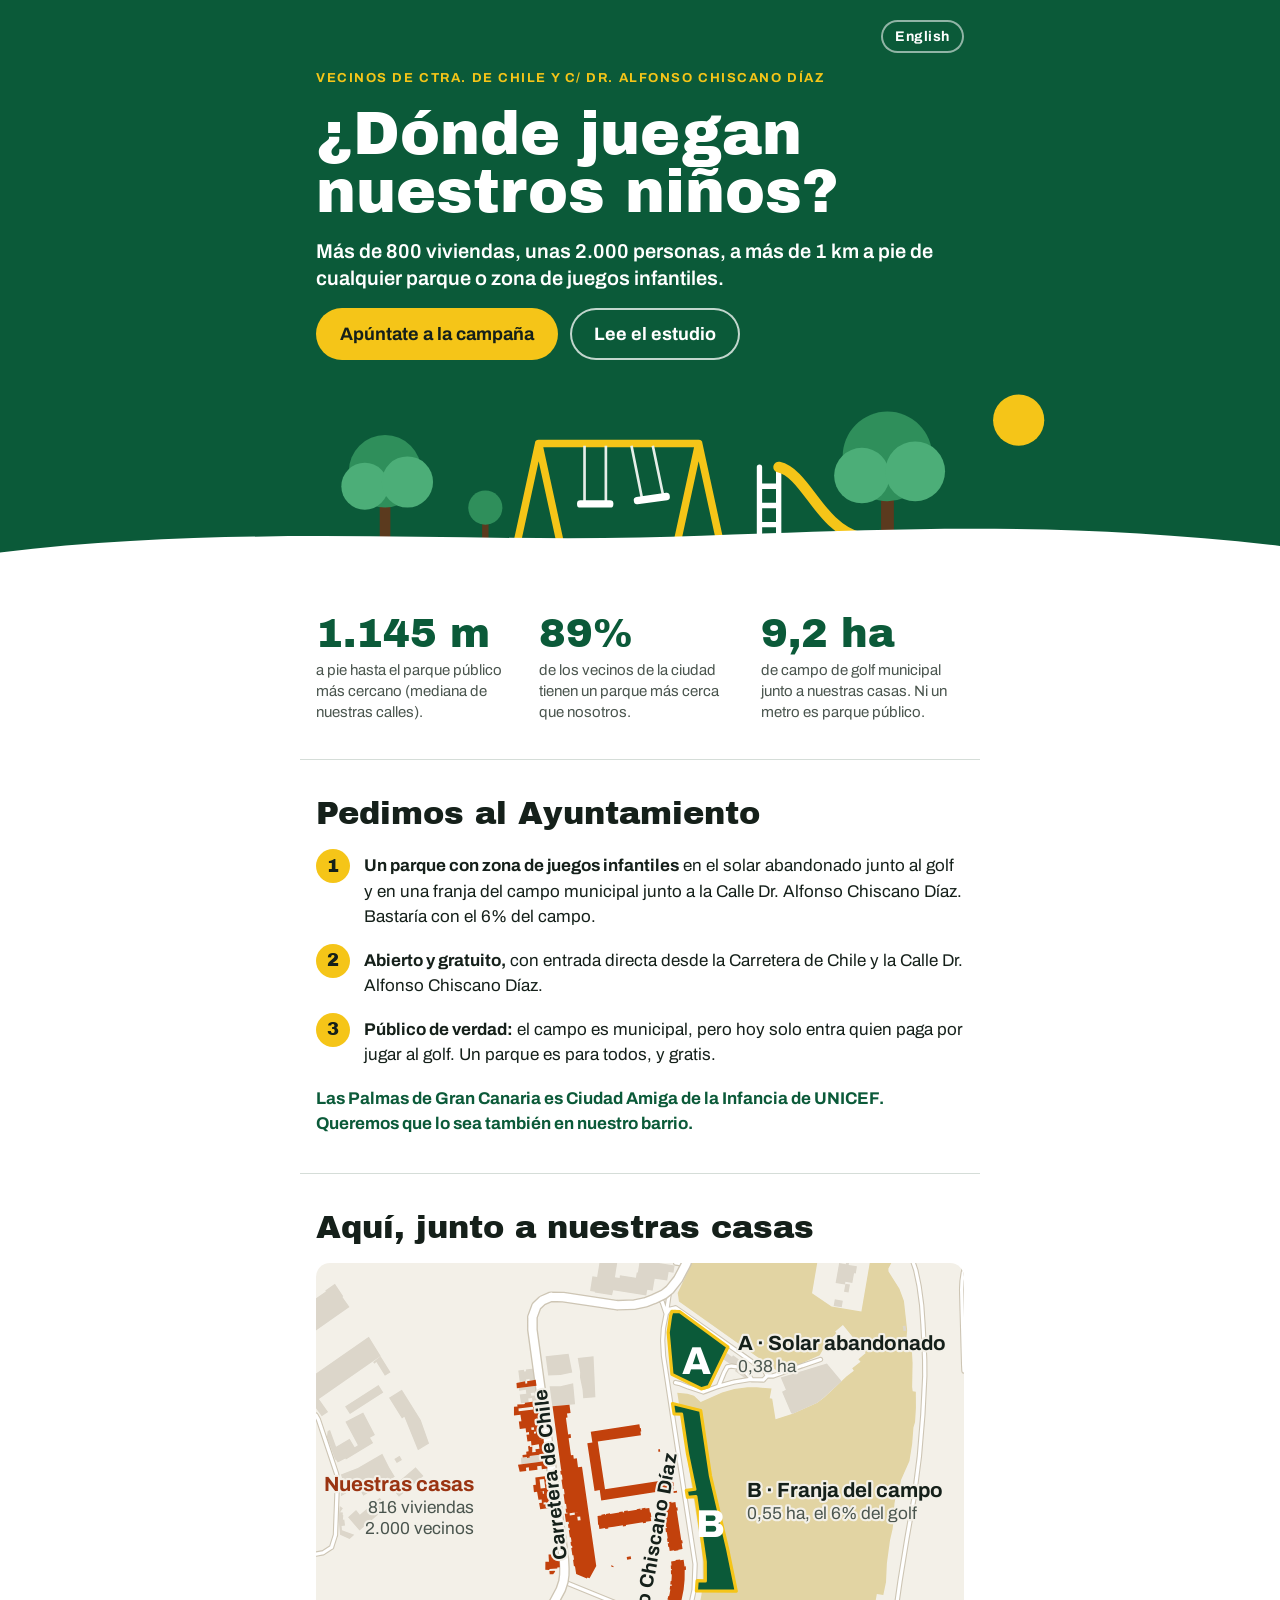
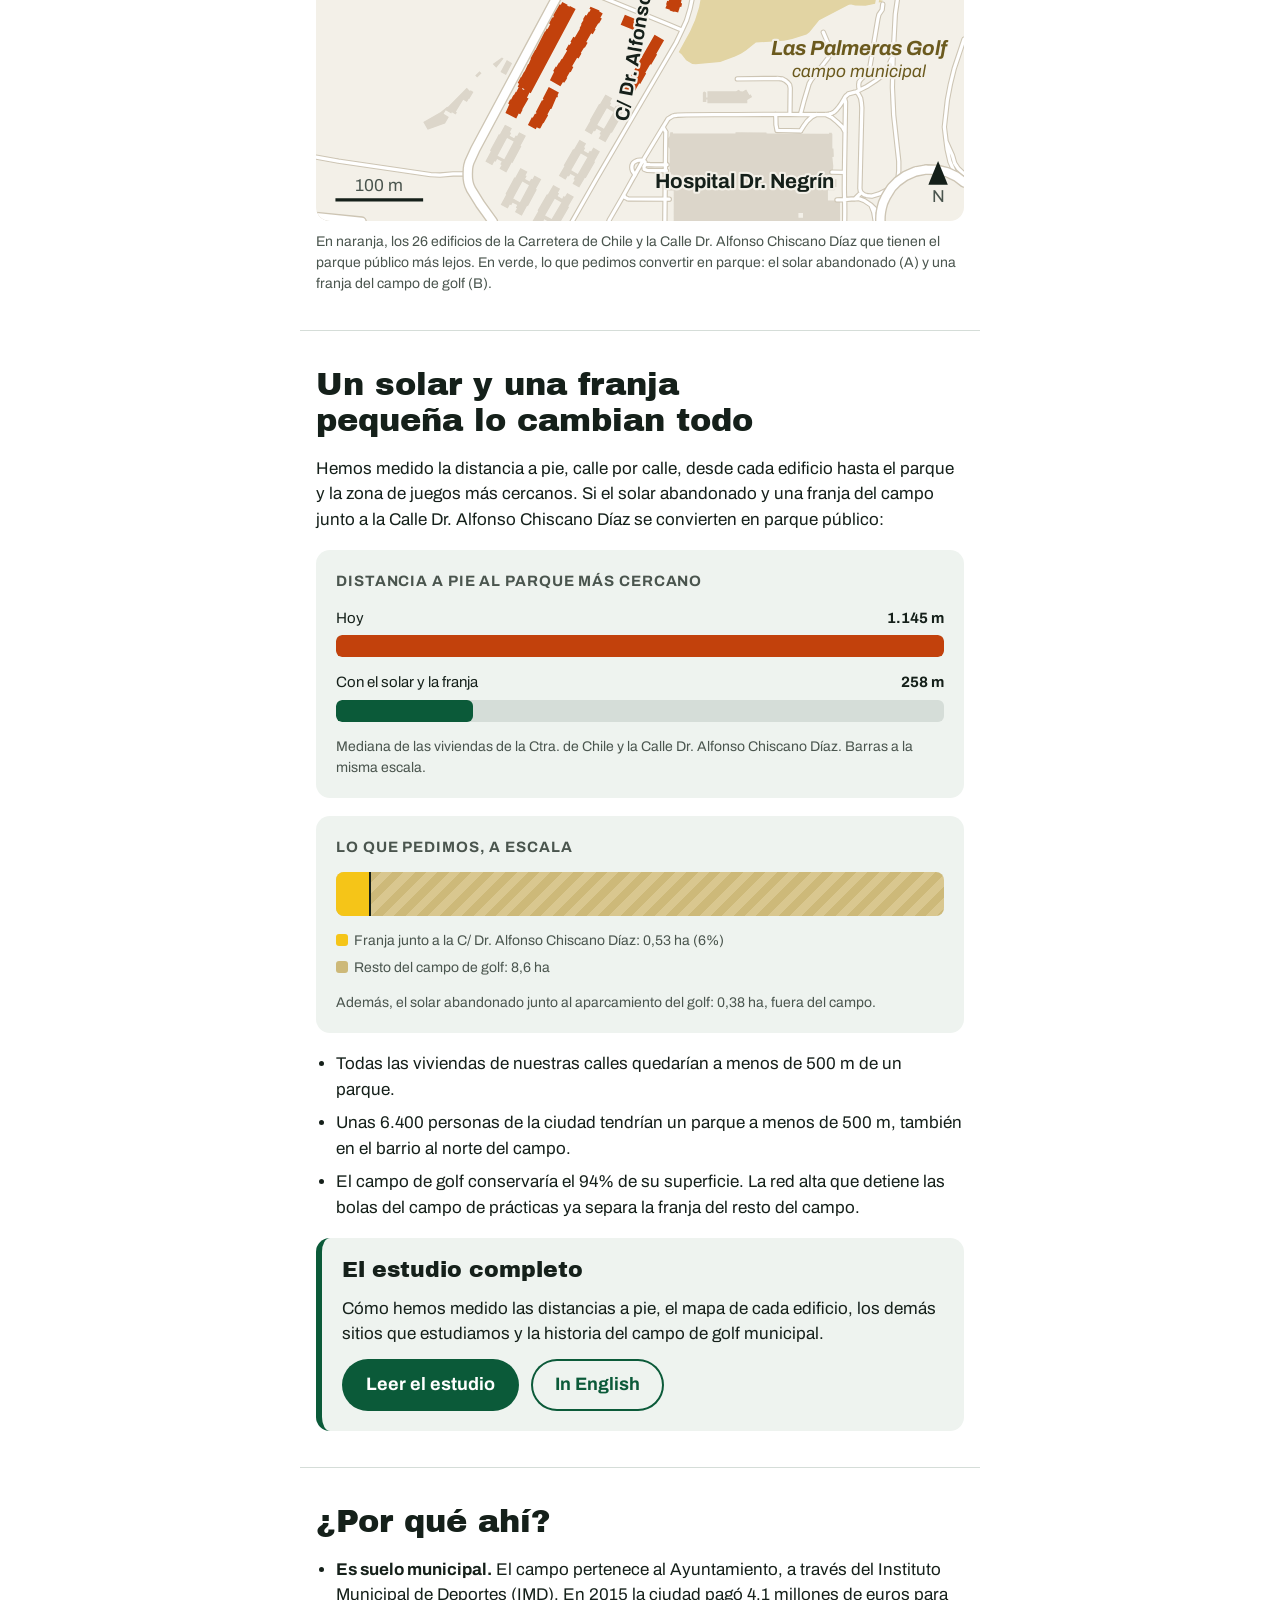
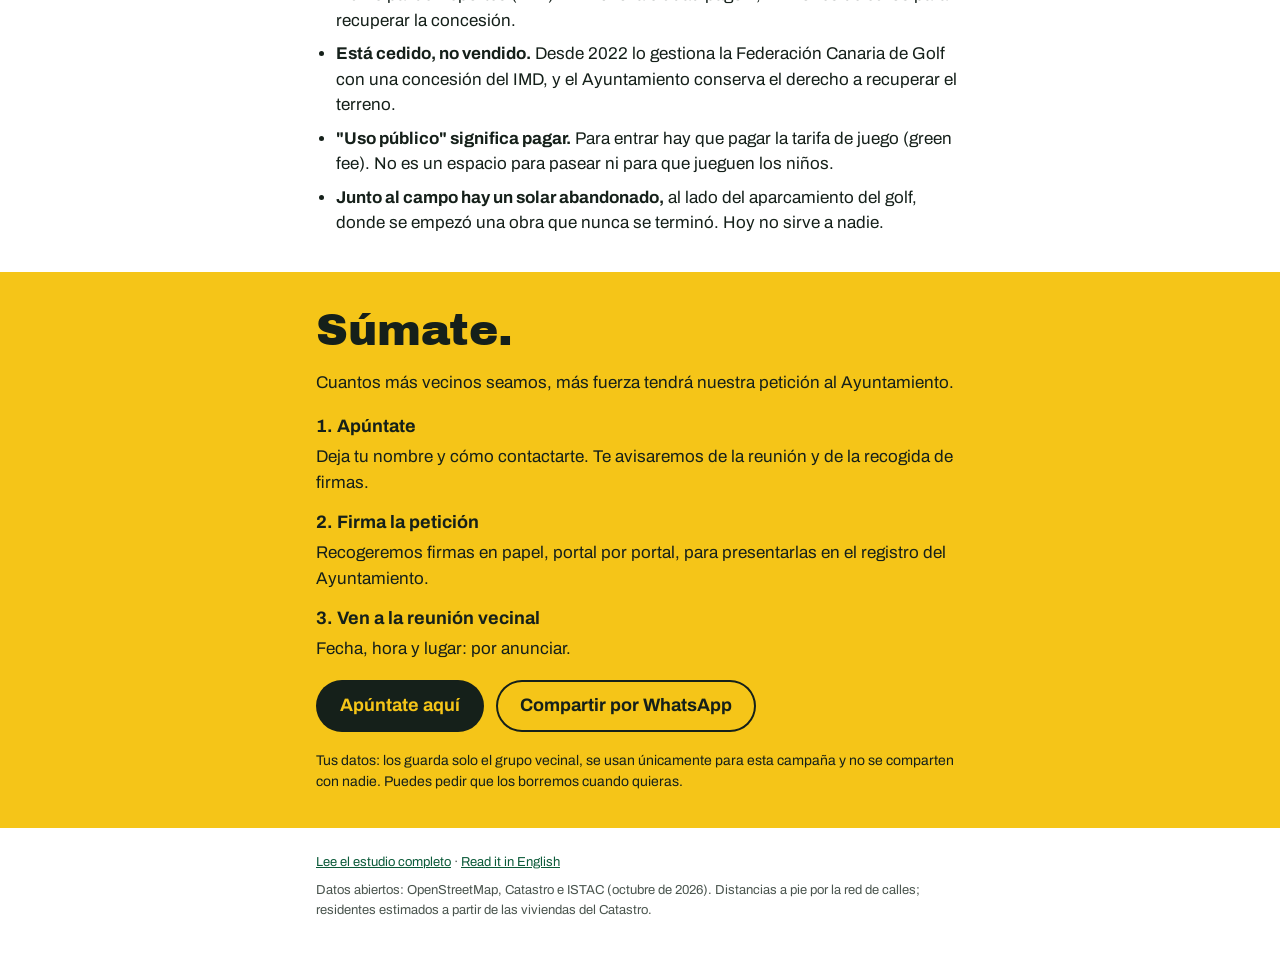
==== commit d6734b2c: "Added english/spanish site" ====
--- a/docs/index.html
+++ b/docs/index.html
@@ -15,110 +15,24 @@
 <meta property="og:image:height" content="630">
 <meta property="og:image:alt" content="¿Dónde juegan nuestros niños? Un parque infantil dibujado sobre fondo verde.">
 <meta name="twitter:card" content="summary_large_image">
-<meta name="claude:viewport-fit-sides" content="cover">
 <link rel="preconnect" href="https://fonts.googleapis.com">
 <link rel="preconnect" href="https://fonts.gstatic.com" crossorigin>
 <link rel="stylesheet" href="https://fonts.googleapis.com/css2?family=Archivo+Black&family=Archivo:wght@400;600;700&display=swap">
-<style>
-/* Layout: one phone-first column; a green campaign band on top, a yellow call-to-action band, plain sections between. Same identity as the paper flyer. */
-:root{
-  --bg:#ffffff; --fg:#15201a; --muted:#4a554e; --line:#d5ddd8;
-  --green:#0b5a39; --on-green:#ffffff; --yellow:#f5c518; --on-yellow:#15201a;
-  --soft:#eef3ef; --link:#0b5a39;
-  --display:'Archivo Black','Arial Black',Impact,sans-serif;
-  --body:'Archivo','Helvetica Neue',Helvetica,Arial,sans-serif;
-}
-@media (prefers-color-scheme: dark){
-  :root:not([data-theme="light"]){
-    --bg:#0e1612; --fg:#e6eee8; --muted:#a6b3ab; --line:#2a3a31;
-    --green:#0d6b44; --on-green:#ffffff; --yellow:#f5c518; --on-yellow:#15201a;
-    --soft:#16241c; --link:#7fd3a6; color-scheme:dark;
-    --map-bg:#16241c; --map-bldg:#2c3b33; --map-home:#e2622b; --map-home-text:#f59a6b; --map-golf:#3f3b22;
-    --map-golf-text:#d8c98f; --map-park:#2e9d68; --map-casing:#0e1612; --map-road:#46584e;
-    --map-text:#e6eee8; --map-muted:#a6b3ab; --map-halo:#16241c;
-  }
-}
-:root[data-theme="dark"]{
-  --bg:#0e1612; --fg:#e6eee8; --muted:#a6b3ab; --line:#2a3a31;
-  --green:#0d6b44; --on-green:#ffffff; --yellow:#f5c518; --on-yellow:#15201a;
-  --soft:#16241c; --link:#7fd3a6; color-scheme:dark;
-  --map-bg:#16241c; --map-bldg:#2c3b33; --map-home:#e2622b; --map-home-text:#f59a6b; --map-golf:#3f3b22;
-  --map-golf-text:#d8c98f; --map-park:#2e9d68; --map-casing:#0e1612; --map-road:#46584e;
-  --map-text:#e6eee8; --map-muted:#a6b3ab; --map-halo:#16241c;
-}
-*{box-sizing:border-box}
-body{background:var(--bg);color:var(--fg);font-family:var(--body);font-size:17px;line-height:1.5}
-a{color:var(--link)}
-.wrap{max-width:680px;margin:0 auto;padding-left:max(16px, env(safe-area-inset-left, 0px));padding-right:max(16px, env(safe-area-inset-right, 0px))}
-.band-green{background:var(--green);color:var(--on-green)}
-.band-yellow{background:var(--yellow);color:var(--on-yellow)}
-.hero .wrap{padding-block:40px 36px;display:flex;flex-direction:column;gap:16px}
-.kicker{font-weight:700;font-size:13px;letter-spacing:.12em;text-transform:uppercase;color:var(--yellow)}
-h1,h2{font-family:var(--display);font-weight:400;margin:0;text-wrap:balance}
-h1{font-size:clamp(40px,10vw,60px);line-height:.98}
-h2{font-size:clamp(26px,6vw,32px);line-height:1.1}
-.lead{margin:0;font-size:20px;line-height:1.35;font-weight:600;text-wrap:pretty}
-.btn{display:inline-flex;align-items:center;justify-content:center;gap:8px;min-height:52px;padding:12px 24px;border-radius:999px;font-weight:700;font-size:18px;text-decoration:none;border:0;cursor:pointer;font-family:var(--body)}
-.btn:focus-visible{outline:3px solid var(--fg);outline-offset:3px}
-.btn-yellow{background:var(--yellow);color:var(--on-yellow)}
-.btn-dark{background:var(--on-yellow);color:var(--yellow)}
-.btn-ghost{background:transparent;color:var(--on-yellow);box-shadow:inset 0 0 0 2px var(--on-yellow)}
-.btn[aria-disabled="true"]{opacity:.75;cursor:default}
-.hero .btn{align-self:flex-start}
-.hero{overflow:hidden}
-.hero-art{display:block;width:100%;height:clamp(120px,20vw,190px);margin-top:-8px}
-figure.map{margin:0;display:flex;flex-direction:column;gap:10px}
-.mapa{display:block;width:100%;height:auto;border-radius:14px}
-section.block .wrap{padding-block:36px;display:flex;flex-direction:column;gap:18px}
-section.block + section.block .wrap{border-top:1px solid var(--line)}
-.stats{display:grid;grid-template-columns:repeat(3,minmax(0,1fr));gap:20px}
-.stat{display:flex;flex-direction:column;gap:6px;min-width:0}
-.stat b{font-family:var(--display);font-weight:400;font-size:clamp(30px,7vw,40px);line-height:1;color:var(--link);font-variant-numeric:tabular-nums}
-.stat span{font-size:15px;line-height:1.4;color:var(--muted)}
-@media (max-width:520px){.stats{grid-template-columns:1fr;gap:16px}.stat{flex-direction:row;align-items:baseline;gap:14px}.stat b{flex:0 0 7.5ch}}
-ol.asks{list-style:none;margin:0;padding:0;display:flex;flex-direction:column;gap:14px}
-ol.asks li{display:flex;gap:14px;align-items:flex-start}
-ol.asks .n{flex:0 0 34px;height:34px;border-radius:50%;background:var(--yellow);color:var(--on-yellow);font-family:var(--display);font-size:18px;display:flex;align-items:center;justify-content:center}
-ol.asks p{margin:0;padding-top:4px;min-width:0}
-p{margin:0}
-.muted{color:var(--muted)}
-.small{font-size:14px;line-height:1.5}
-.unicef{font-weight:700;color:var(--link)}
-/* to-scale bars */
-.fig{display:flex;flex-direction:column;gap:14px;background:var(--soft);border-radius:14px;padding:20px}
-.fig h3{margin:0;font-size:15px;font-weight:700;letter-spacing:.06em;text-transform:uppercase;color:var(--muted)}
-.bar-row{display:flex;flex-direction:column;gap:6px}
-.bar-label{display:flex;justify-content:space-between;gap:12px;font-size:15px}
-.bar-label strong{font-variant-numeric:tabular-nums;white-space:nowrap}
-.track{height:22px;border-radius:6px;background:var(--line);overflow:hidden;position:relative}
-.fill{height:100%;border-radius:6px}
-.fill.red{background:#c2410c}
-.fill.green{background:var(--link)}
-.course{height:44px;border-radius:8px;background:repeating-linear-gradient(135deg,#d9c78f 0 8px,#cdb979 8px 16px);position:relative;overflow:hidden}
-.course .strip{position:absolute;left:0;top:0;bottom:0;width:5.8%;background:var(--yellow);box-shadow:inset -2px 0 0 var(--on-yellow)}
-.legend{display:flex;flex-wrap:wrap;gap:6px 18px;font-size:14px;color:var(--muted)}
-.legend i{display:inline-block;width:12px;height:12px;border-radius:3px;margin-right:6px;vertical-align:-1px}
-.facts{margin:0;padding-left:20px;display:flex;flex-direction:column;gap:8px}
-.cta .wrap{padding-block:36px;display:flex;flex-direction:column;gap:18px}
-.cta h2{font-size:clamp(32px,8vw,44px);line-height:1}
-.steps{display:flex;flex-direction:column;gap:14px;margin:0;padding:0;list-style:none}
-.steps li{display:flex;flex-direction:column;gap:4px}
-.steps strong{font-size:18px}
-.buttons{display:flex;flex-wrap:wrap;gap:12px}
-.note{font-size:14px;line-height:1.5}
-footer .wrap{padding-block:24px 40px;font-size:13px;line-height:1.55;color:var(--muted);display:flex;flex-direction:column;gap:8px}
-@media (prefers-reduced-motion:no-preference){.btn{transition:transform .12s ease}.btn:hover{transform:translateY(-1px)}}
-</style>
-
-<style>html{-webkit-text-size-adjust:100%}body{margin:0}</style>
+<link rel="stylesheet" href="site.css">
+<link rel="alternate" hreflang="es" href="https://gabor-varga.github.io/barrio-park/">
+<link rel="alternate" hreflang="en" href="https://gabor-varga.github.io/barrio-park/en/">
 </head>
 <body>
 <header class="band-green hero">
   <div class="wrap">
+    <nav class="topbar" aria-label="Idioma"><a class="lang" href="en/" hreflang="en" lang="en">English</a></nav>
     <div class="kicker">Vecinos de Ctra. de Chile y C/ Dr. Alfonso Chiscano Díaz</div>
     <h1>¿Dónde juegan nuestros niños?</h1>
     <p class="lead">Más de 800 viviendas, unas 2.000 personas, a más de 1 km a pie de cualquier parque o zona de juegos infantiles.</p>
-    <a class="btn btn-yellow" id="btn-top" href="#apuntate">Apúntate a la campaña</a>
+    <div class="hero-actions">
+      <a class="btn btn-yellow" id="btn-top" href="#apuntate">Apúntate a la campaña</a>
+      <a class="btn btn-outline-light" href="estudio/">Lee el estudio</a>
+    </div>
   </div>
   <svg class="hero-art" viewBox="0 0 1200 200" preserveAspectRatio="xMidYMax slice" aria-hidden="true" focusable="false">
     <circle cx="955" cy="52" r="24" fill="#f5c518"/>
@@ -254,6 +168,15 @@
       <li>Unas 6.400 personas de la ciudad tendrían un parque a menos de 500 m, también en el barrio al norte del campo.</li>
       <li>El campo de golf conservaría el 94% de su superficie. La red alta que detiene las bolas del campo de prácticas ya separa la franja del resto del campo.</li>
     </ul>
+
+    <div class="study-card">
+      <h3>El estudio completo</h3>
+      <p>Cómo hemos medido las distancias a pie, el mapa de cada edificio, los demás sitios que estudiamos y la historia del campo de golf municipal.</p>
+      <div class="buttons">
+        <a class="btn btn-green" href="estudio/">Leer el estudio</a>
+        <a class="btn btn-outline" href="estudio/en.html" hreflang="en" lang="en">In English</a>
+      </div>
+    </div>
   </div>
 </section>
 
--- a/docs/site.css
+++ b/docs/site.css
@@ -0,0 +1,105 @@
+/* Layout: one phone-first column; a green campaign band on top, a yellow call-to-action band, plain sections between. Same identity as the paper flyer. */
+:root{
+  --bg:#ffffff; --fg:#15201a; --muted:#4a554e; --line:#d5ddd8;
+  --green:#0b5a39; --on-green:#ffffff; --yellow:#f5c518; --on-yellow:#15201a;
+  --soft:#eef3ef; --link:#0b5a39;
+  --display:'Archivo Black','Arial Black',Impact,sans-serif;
+  --body:'Archivo','Helvetica Neue',Helvetica,Arial,sans-serif;
+}
+@media (prefers-color-scheme: dark){
+  :root:not([data-theme="light"]){
+    --bg:#0e1612; --fg:#e6eee8; --muted:#a6b3ab; --line:#2a3a31;
+    --green:#0d6b44; --on-green:#ffffff; --yellow:#f5c518; --on-yellow:#15201a;
+    --soft:#16241c; --link:#7fd3a6; color-scheme:dark;
+    --map-bg:#16241c; --map-bldg:#2c3b33; --map-home:#e2622b; --map-home-text:#f59a6b; --map-golf:#3f3b22;
+    --map-golf-text:#d8c98f; --map-park:#2e9d68; --map-casing:#0e1612; --map-road:#46584e;
+    --map-text:#e6eee8; --map-muted:#a6b3ab; --map-halo:#16241c;
+  }
+}
+:root[data-theme="dark"]{
+  --bg:#0e1612; --fg:#e6eee8; --muted:#a6b3ab; --line:#2a3a31;
+  --green:#0d6b44; --on-green:#ffffff; --yellow:#f5c518; --on-yellow:#15201a;
+  --soft:#16241c; --link:#7fd3a6; color-scheme:dark;
+  --map-bg:#16241c; --map-bldg:#2c3b33; --map-home:#e2622b; --map-home-text:#f59a6b; --map-golf:#3f3b22;
+  --map-golf-text:#d8c98f; --map-park:#2e9d68; --map-casing:#0e1612; --map-road:#46584e;
+  --map-text:#e6eee8; --map-muted:#a6b3ab; --map-halo:#16241c;
+}
+*{box-sizing:border-box}
+body{background:var(--bg);color:var(--fg);font-family:var(--body);font-size:17px;line-height:1.5}
+a{color:var(--link)}
+.wrap{max-width:680px;margin:0 auto;padding-left:max(16px, env(safe-area-inset-left, 0px));padding-right:max(16px, env(safe-area-inset-right, 0px))}
+.band-green{background:var(--green);color:var(--on-green)}
+.band-yellow{background:var(--yellow);color:var(--on-yellow)}
+.hero .wrap{padding-block:40px 36px;display:flex;flex-direction:column;gap:16px}
+.kicker{font-weight:700;font-size:13px;letter-spacing:.12em;text-transform:uppercase;color:var(--yellow)}
+h1,h2{font-family:var(--display);font-weight:400;margin:0;text-wrap:balance}
+h1{font-size:clamp(40px,10vw,60px);line-height:.98}
+h2{font-size:clamp(26px,6vw,32px);line-height:1.1}
+.lead{margin:0;font-size:20px;line-height:1.35;font-weight:600;text-wrap:pretty}
+.btn{display:inline-flex;align-items:center;justify-content:center;gap:8px;min-height:52px;padding:12px 24px;border-radius:999px;font-weight:700;font-size:18px;text-decoration:none;border:0;cursor:pointer;font-family:var(--body)}
+.btn:focus-visible{outline:3px solid var(--fg);outline-offset:3px}
+.btn-yellow{background:var(--yellow);color:var(--on-yellow)}
+.btn-dark{background:var(--on-yellow);color:var(--yellow)}
+.btn-ghost{background:transparent;color:var(--on-yellow);box-shadow:inset 0 0 0 2px var(--on-yellow)}
+.btn[aria-disabled="true"]{opacity:.75;cursor:default}
+.hero .btn{align-self:flex-start}
+.hero{overflow:hidden}
+.hero-art{display:block;width:100%;height:clamp(120px,20vw,190px);margin-top:-8px}
+figure.map{margin:0;display:flex;flex-direction:column;gap:10px}
+.mapa{display:block;width:100%;height:auto;border-radius:14px}
+section.block .wrap{padding-block:36px;display:flex;flex-direction:column;gap:18px}
+section.block + section.block .wrap{border-top:1px solid var(--line)}
+.stats{display:grid;grid-template-columns:repeat(3,minmax(0,1fr));gap:20px}
+.stat{display:flex;flex-direction:column;gap:6px;min-width:0}
+.stat b{font-family:var(--display);font-weight:400;font-size:clamp(30px,7vw,40px);line-height:1;color:var(--link);font-variant-numeric:tabular-nums}
+.stat span{font-size:15px;line-height:1.4;color:var(--muted)}
+@media (max-width:520px){.stats{grid-template-columns:1fr;gap:16px}.stat{flex-direction:row;align-items:baseline;gap:14px}.stat b{flex:0 0 7.5ch}}
+ol.asks{list-style:none;margin:0;padding:0;display:flex;flex-direction:column;gap:14px}
+ol.asks li{display:flex;gap:14px;align-items:flex-start}
+ol.asks .n{flex:0 0 34px;height:34px;border-radius:50%;background:var(--yellow);color:var(--on-yellow);font-family:var(--display);font-size:18px;display:flex;align-items:center;justify-content:center}
+ol.asks p{margin:0;padding-top:4px;min-width:0}
+p{margin:0}
+.muted{color:var(--muted)}
+.small{font-size:14px;line-height:1.5}
+.unicef{font-weight:700;color:var(--link)}
+/* to-scale bars */
+.fig{display:flex;flex-direction:column;gap:14px;background:var(--soft);border-radius:14px;padding:20px}
+.fig h3{margin:0;font-size:15px;font-weight:700;letter-spacing:.06em;text-transform:uppercase;color:var(--muted)}
+.bar-row{display:flex;flex-direction:column;gap:6px}
+.bar-label{display:flex;justify-content:space-between;gap:12px;font-size:15px}
+.bar-label strong{font-variant-numeric:tabular-nums;white-space:nowrap}
+.track{height:22px;border-radius:6px;background:var(--line);overflow:hidden;position:relative}
+.fill{height:100%;border-radius:6px}
+.fill.red{background:#c2410c}
+.fill.green{background:var(--link)}
+.course{height:44px;border-radius:8px;background:repeating-linear-gradient(135deg,#d9c78f 0 8px,#cdb979 8px 16px);position:relative;overflow:hidden}
+.course .strip{position:absolute;left:0;top:0;bottom:0;width:5.8%;background:var(--yellow);box-shadow:inset -2px 0 0 var(--on-yellow)}
+.legend{display:flex;flex-wrap:wrap;gap:6px 18px;font-size:14px;color:var(--muted)}
+.legend i{display:inline-block;width:12px;height:12px;border-radius:3px;margin-right:6px;vertical-align:-1px}
+.facts{margin:0;padding-left:20px;display:flex;flex-direction:column;gap:8px}
+.cta .wrap{padding-block:36px;display:flex;flex-direction:column;gap:18px}
+.cta h2{font-size:clamp(32px,8vw,44px);line-height:1}
+.steps{display:flex;flex-direction:column;gap:14px;margin:0;padding:0;list-style:none}
+.steps li{display:flex;flex-direction:column;gap:4px}
+.steps strong{font-size:18px}
+.buttons{display:flex;flex-wrap:wrap;gap:12px}
+.note{font-size:14px;line-height:1.5}
+footer .wrap{padding-block:24px 40px;font-size:13px;line-height:1.55;color:var(--muted);display:flex;flex-direction:column;gap:8px}
+@media (prefers-reduced-motion:no-preference){.btn{transition:transform .12s ease}.btn:hover{transform:translateY(-1px)}}
+html{-webkit-text-size-adjust:100%}body{margin:0}
+/* Language switch at the top of the hero */
+.topbar{display:flex;justify-content:flex-end}
+.lang{color:var(--on-green);font-weight:700;font-size:14px;letter-spacing:.04em;text-decoration:none;
+  padding:6px 14px;border-radius:999px;box-shadow:inset 0 0 0 2px rgba(255,255,255,.55)}
+.lang:hover{background:rgba(255,255,255,.12)}
+.lang:focus-visible{outline:3px solid var(--yellow);outline-offset:2px}
+.hero .wrap{padding-top:20px}
+/* Study links: second hero button and a card after the numbers */
+.hero-actions{display:flex;flex-wrap:wrap;gap:12px}
+.btn-outline-light{background:transparent;color:var(--on-green);box-shadow:inset 0 0 0 2px rgba(255,255,255,.75)}
+.btn-outline-light:hover{background:rgba(255,255,255,.12)}
+.btn-green{background:var(--green);color:var(--on-green)}
+.btn-outline{background:transparent;color:var(--link);box-shadow:inset 0 0 0 2px var(--link)}
+.study-card{display:flex;flex-direction:column;gap:12px;padding:20px;border-radius:14px;background:var(--soft);
+  border-left:6px solid var(--link)}
+.study-card h3{margin:0;font-family:var(--display);font-weight:400;font-size:22px;line-height:1.15}
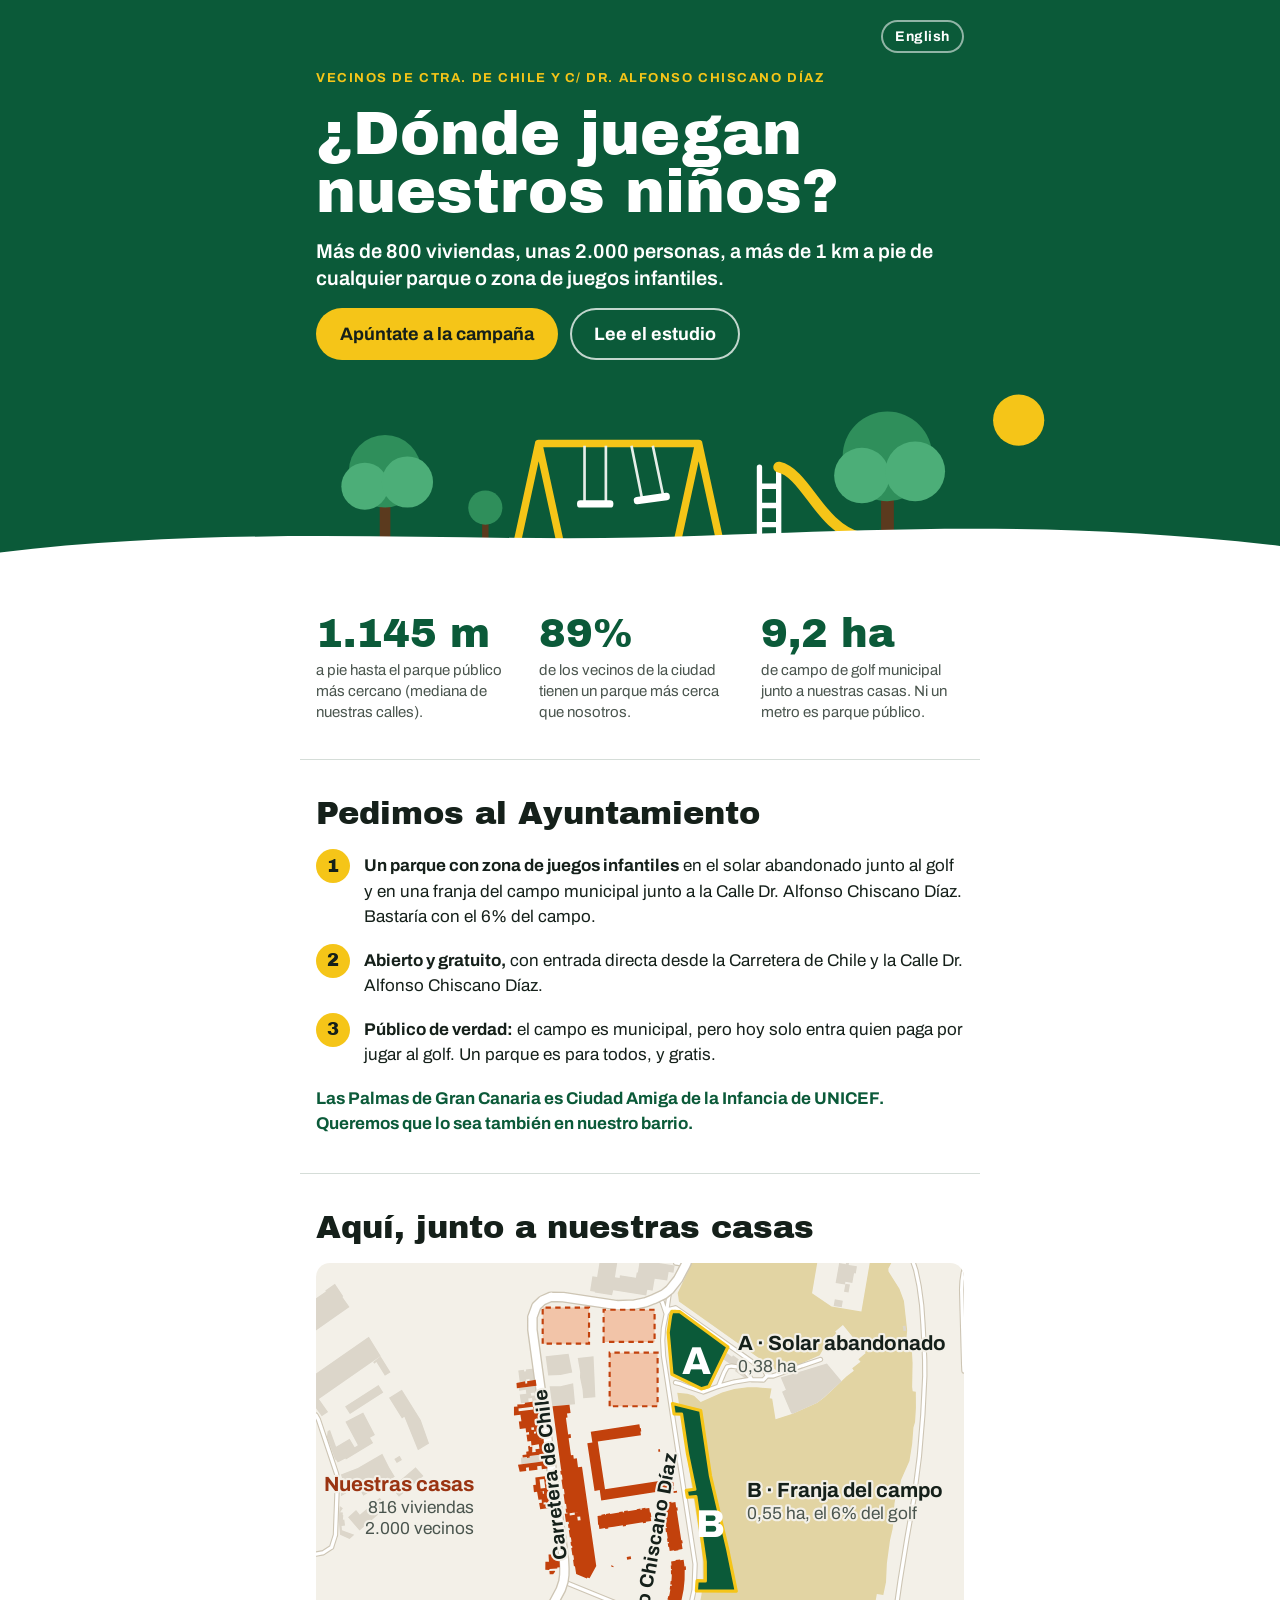
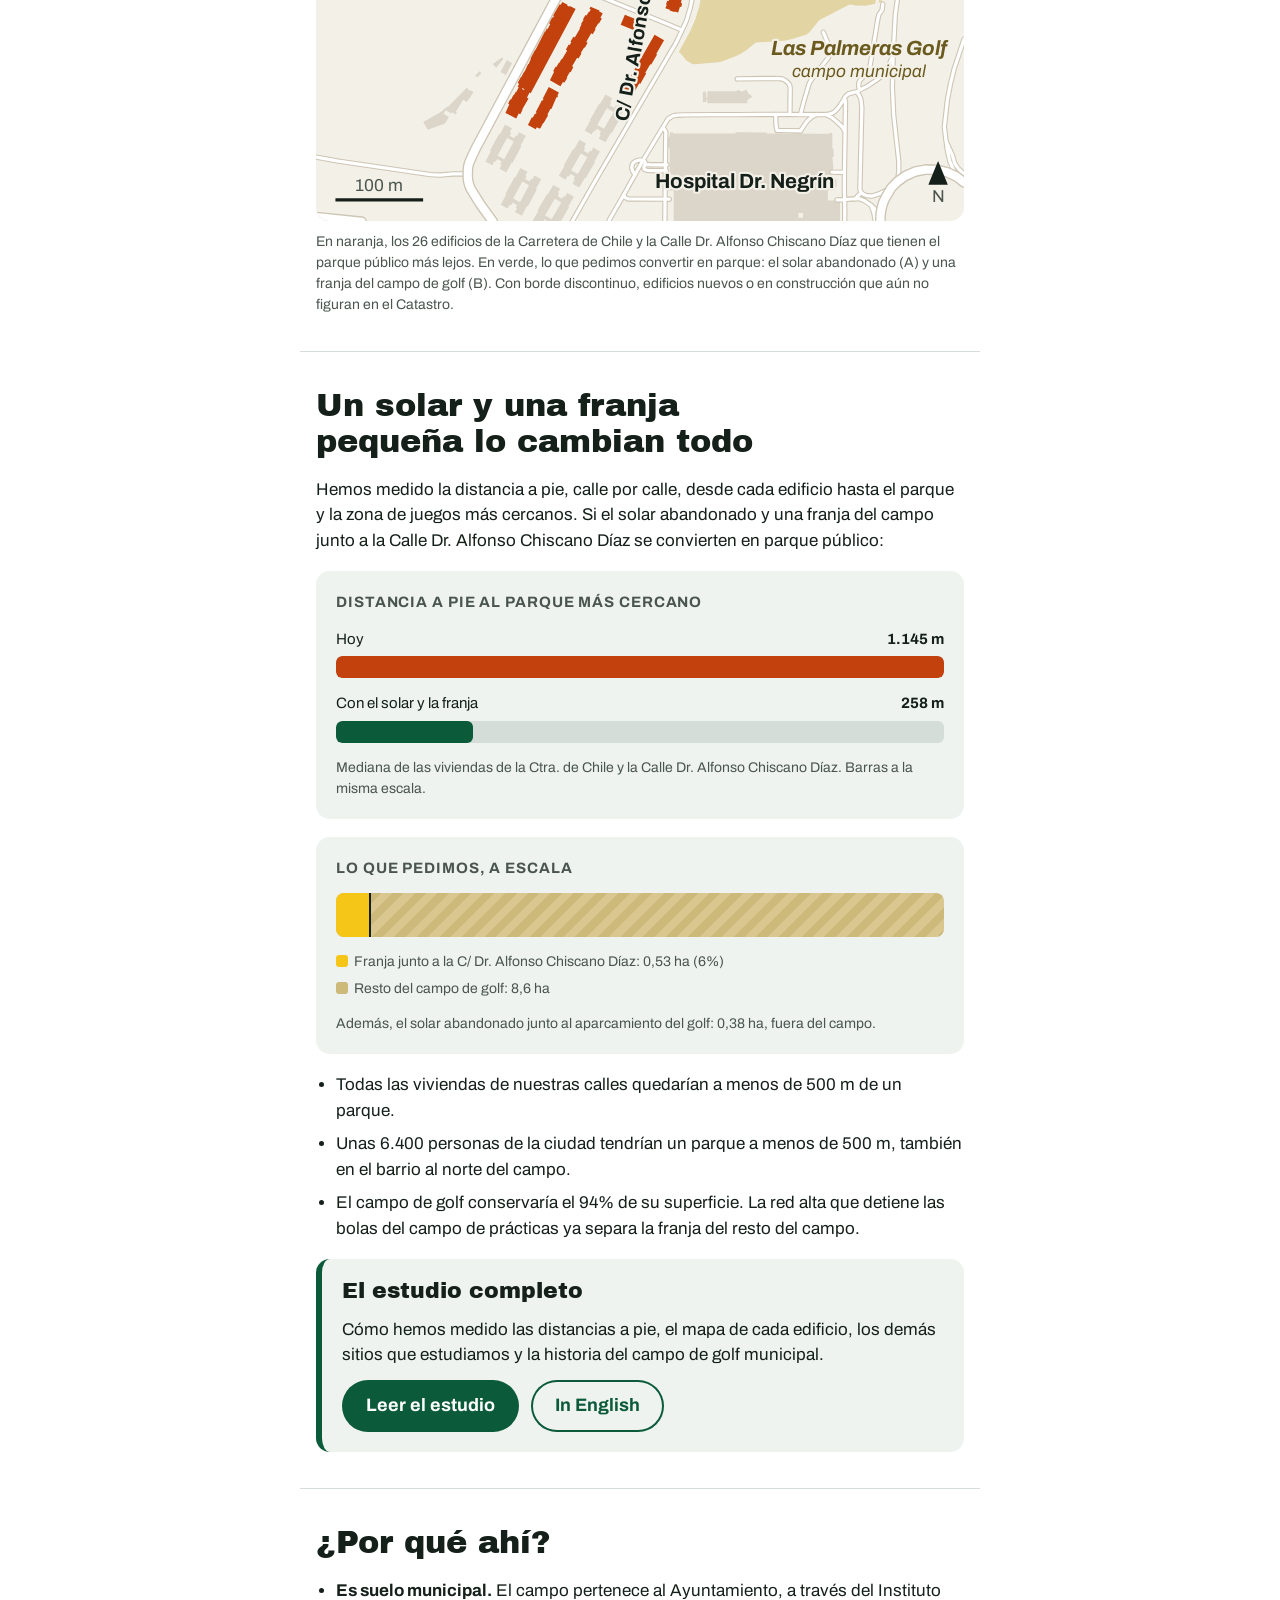
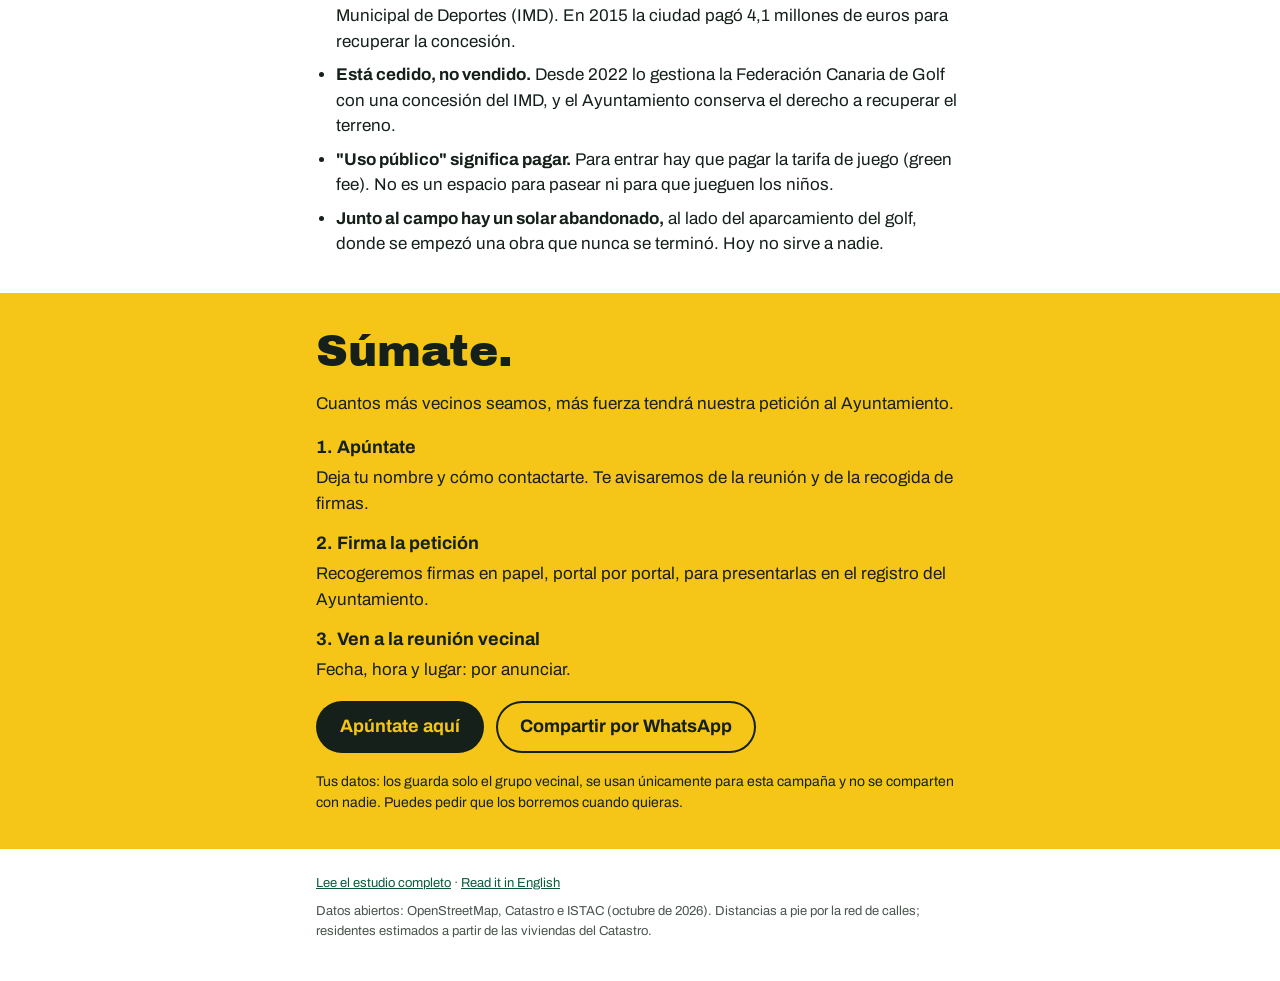
==== commit 9b234096: "remove identifying address" ====
--- a/docs/index.html
+++ b/docs/index.html
@@ -84,6 +84,7 @@
 .mapa .bg{fill:var(--map-bg,#f3f0e8)}
 .mapa .bldg{fill:var(--map-bldg,#dcd6ca)}
 .mapa .home{fill:var(--map-home,#c2410c)}
+.mapa .new{fill:var(--map-new,#f2c4a8);stroke:var(--map-home,#c2410c);stroke-width:2;stroke-dasharray:5 4}
 .mapa .golf{fill:var(--map-golf,#e2d4a3)}
 .mapa .park{fill:var(--map-park,#0b5a39);stroke:var(--map-park-edge,#f5c518);stroke-width:3;stroke-linejoin:round}
 .mapa .casing,.mapa .road{fill:none;stroke-linecap:round;stroke-linejoin:round}
@@ -111,6 +112,9 @@
 <path class="main casing" d="M140.5,473.1 L140.6,477.2M140.6,477.2 L141.1,480.7M141.1,480.7 L142.0,483.9M142.0,483.9 L143.7,487.7M143.7,487.7 L151.9,500.9M151.9,500.9 L163.6,517.1M163.6,517.1 L163.7,517.3M140.5,473.1 L140.7,468.2M140.7,468.2 L141.1,465.4M141.1,465.4 L142.0,462.3M142.0,462.3 L147.5,450.2M147.5,450.2 L200.2,351.7M200.2,351.7 L226.6,302.5M226.6,302.5 L229.1,294.9M522.6,517.3 L522.6,515.0M522.6,515.0 L522.7,512.1M522.7,512.1 L523.1,508.4M523.1,508.4 L523.9,504.3M523.9,504.3 L525.1,499.9M525.1,499.9 L527.6,494.5M527.6,494.5 L529.9,490.6M529.9,490.6 L532.8,485.9M538.5,480.1 L532.8,485.9M592.9,475.5 L600.0,480.9M592.9,475.5 L584.4,471.5M584.4,471.5 L575.3,469.3M575.3,469.3 L565.0,469.0M565.0,469.0 L555.0,470.9M555.0,470.9 L545.6,475.0M545.6,475.0 L538.5,480.1M0.0,513.0 L42.1,517.3M313.5,33.1 L305.3,36.4M305.3,36.4 L295.3,38.5M295.3,38.5 L279.1,39.1M279.1,39.1 L228.9,31.6M228.9,31.6 L217.6,31.3M217.6,31.3 L209.5,34.8M209.5,34.8 L204.1,40.0M204.1,40.0 L200.4,50.0M200.4,50.0 L200.4,61.8M200.4,61.8 L213.9,160.5M213.9,160.5 L227.8,260.1M227.8,260.1 L229.6,274.7M229.6,274.7 L230.0,282.8M230.0,282.8 L229.9,288.8M229.9,288.8 L229.1,294.9M313.5,33.1 L322.0,29.1M322.0,29.1 L327.6,24.6M342.4,1.4 L335.4,14.8M335.4,14.8 L327.6,24.6M343.1,0.0 L342.4,1.4"/>
 <path class="main road" d="M140.5,473.1 L140.6,477.2M140.6,477.2 L141.1,480.7M141.1,480.7 L142.0,483.9M142.0,483.9 L143.7,487.7M143.7,487.7 L151.9,500.9M151.9,500.9 L163.6,517.1M163.6,517.1 L163.7,517.3M140.5,473.1 L140.7,468.2M140.7,468.2 L141.1,465.4M141.1,465.4 L142.0,462.3M142.0,462.3 L147.5,450.2M147.5,450.2 L200.2,351.7M200.2,351.7 L226.6,302.5M226.6,302.5 L229.1,294.9M522.6,517.3 L522.6,515.0M522.6,515.0 L522.7,512.1M522.7,512.1 L523.1,508.4M523.1,508.4 L523.9,504.3M523.9,504.3 L525.1,499.9M525.1,499.9 L527.6,494.5M527.6,494.5 L529.9,490.6M529.9,490.6 L532.8,485.9M538.5,480.1 L532.8,485.9M592.9,475.5 L600.0,480.9M592.9,475.5 L584.4,471.5M584.4,471.5 L575.3,469.3M575.3,469.3 L565.0,469.0M565.0,469.0 L555.0,470.9M555.0,470.9 L545.6,475.0M545.6,475.0 L538.5,480.1M0.0,513.0 L42.1,517.3M313.5,33.1 L305.3,36.4M305.3,36.4 L295.3,38.5M295.3,38.5 L279.1,39.1M279.1,39.1 L228.9,31.6M228.9,31.6 L217.6,31.3M217.6,31.3 L209.5,34.8M209.5,34.8 L204.1,40.0M204.1,40.0 L200.4,50.0M200.4,50.0 L200.4,61.8M200.4,61.8 L213.9,160.5M213.9,160.5 L227.8,260.1M227.8,260.1 L229.6,274.7M229.6,274.7 L230.0,282.8M230.0,282.8 L229.9,288.8M229.9,288.8 L229.1,294.9M313.5,33.1 L322.0,29.1M322.0,29.1 L327.6,24.6M342.4,1.4 L335.4,14.8M335.4,14.8 L327.6,24.6M343.1,0.0 L342.4,1.4"/>
 <path class="home" fill-rule="evenodd" d="M203.4,416.0 L209.2,404.8 L210.0,405.2 L210.7,403.8 L209.9,403.4 L215.5,392.7 L224.9,397.6 L223.6,400.2 L224.1,400.9 L223.3,402.4 L222.6,402.1 L218.9,410.9 L217.9,412.9 L217.0,412.9 L214.3,418.0 L214.9,418.7 L210.7,426.1 L210.3,425.9 L207.8,430.7 L206.7,431.0 L204.4,429.8 L203.5,431.6 L196.2,427.8 L199.9,420.7 L200.7,421.1 L202.8,417.2 L203.6,417.6 L204.2,416.4 L203.4,416.0ZM180.5,404.4 L182.8,400.1 L183.2,400.3 L185.0,396.9 L185.5,397.2 L187.7,392.9 L190.8,394.4 L186.7,392.4 L188.1,389.6 L186.7,388.9 L189.7,383.3 L190.0,383.5 L192.8,378.3 L193.1,378.5 L196.4,371.3 L196.8,371.5 L199.0,366.5 L198.6,366.3 L202.9,358.3 L203.2,358.4 L212.0,340.9 L212.4,341.1 L213.7,338.5 L214.4,338.9 L216.9,334.2 L215.8,333.7 L218.8,328.0 L219.5,328.4 L220.3,326.9 L219.6,326.5 L225.6,315.9 L226.7,316.5 L228.0,313.9 L232.9,316.5 L232.5,317.2 L234.7,318.4 L235.1,317.6 L240.4,320.4 L198.8,398.3 L197.7,397.8 L195.3,402.5 L196.8,403.3 L190.9,413.5 L191.3,413.7 L189.1,417.9 L187.7,417.2 L185.4,421.7 L175.4,416.6 L179.0,408.5 L177.9,407.9 L179.9,404.0 L180.5,404.4ZM190.8,394.5 L192.6,395.3 L193.0,394.6 L191.2,393.6 L190.8,394.5ZM219.2,226.4 L207.6,227.9 L206.6,222.2 L209.2,221.9 L208.9,219.0 L206.0,219.3 L204.7,211.9 L201.8,212.2 L201.1,205.5 L203.6,205.3 L203.1,198.5 L215.2,197.0 L219.2,226.4ZM213.0,223.3 L212.9,221.5 L215.4,221.2 L212.5,221.5 L210.6,221.7 L210.8,223.5 L213.0,223.3ZM212.3,208.3 L211.2,200.0 L207.0,200.4 L208.0,208.9 L212.3,208.3ZM209.8,211.2 L210.1,213.7 L211.2,213.6 L210.9,211.1 L206.8,211.6 L209.8,211.2ZM188.6,193.4 L187.0,186.7 L213.4,183.3 L214.3,190.3 L209.1,190.9 L208.8,187.7 L204.8,188.3 L205.1,191.4 L197.4,192.3 L197.0,189.2 L194.4,189.6 L194.7,192.6 L188.6,193.4ZM198.0,169.3 L198.1,170.4 L200.3,170.1 L200.2,175.3 L203.5,174.9 L203.2,172.5 L206.9,172.0 L206.3,167.9 L199.5,168.9 L199.1,164.7 L195.8,165.2 L194.9,159.1 L197.4,158.8 L197.1,156.5 L194.6,156.9 L194.1,153.1 L188.7,153.8 L187.8,146.8 L190.2,146.5 L189.3,140.4 L183.3,141.1 L183.3,133.2 L186.6,132.9 L186.3,131.1 L191.9,130.8 L193.4,130.5 L193.3,129.5 L206.0,127.7 L209.1,150.9 L209.9,157.0 L210.7,163.3 L211.5,171.5 L211.0,171.5 L211.8,171.4 L212.5,176.8 L197.8,178.7 L198.0,180.2 L195.4,180.5 L195.3,179.7 L191.4,180.2 L191.2,177.8 L194.9,177.2 L194.6,174.7 L196.9,174.4 L196.4,169.6 L198.0,169.3ZM203.7,157.9 L203.6,156.0 L201.8,156.3 L201.9,158.1 L201.3,158.2 L209.9,157.0 L203.7,157.9ZM199.3,152.3 L199.6,154.7 L202.0,154.4 L201.7,152.0 L199.3,152.3ZM210.1,163.3 L205.8,163.9 L209.9,163.4 L210.1,163.3ZM187.5,134.8 L187.7,137.3 L201.3,135.7 L201.0,133.2 L187.5,134.8ZM185.6,111.1 L193.6,109.6 L194.0,111.7 L195.7,111.4 L195.4,109.4 L203.4,108.2 L204.2,113.6 L186.0,115.9 L185.6,111.1ZM309.5,371.5 L304.9,379.5 L305.7,380.0 L300.2,389.7 L299.3,389.2 L292.0,402.0 L283.2,396.9 L313.5,344.2 L322.3,349.2 L315.0,362.0 L315.8,362.5 L310.3,372.0 L309.5,371.5ZM225.0,369.9 L225.4,370.1 L227.3,366.7 L227.8,367.0 L232.6,358.8 L231.3,358.0 L234.0,353.3 L234.9,353.8 L236.4,351.1 L235.6,350.6 L238.3,346.0 L239.6,346.7 L244.5,338.4 L244.0,338.1 L245.9,334.8 L245.3,334.5 L247.8,330.3 L247.2,329.9 L249.5,325.9 L250.5,326.4 L252.6,322.9 L253.1,323.1 L254.4,320.9 L253.2,320.2 L254.2,318.4 L262.5,321.8 L262.1,322.5 L265.5,324.5 L263.3,328.4 L264.7,329.2 L262.0,333.8 L261.4,333.5 L258.3,338.7 L258.9,339.1 L256.2,343.7 L254.8,342.9 L250.2,350.9 L251.5,351.7 L248.9,356.3 L248.3,356.0 L246.0,359.8 L245.2,361.2 L245.8,361.6 L243.1,366.2 L241.8,365.4 L237.1,373.4 L238.3,374.1 L235.8,378.9 L235.2,378.5 L232.1,383.8 L232.7,384.1 L231.5,386.1 L229.8,388.7 L228.7,388.0 L226.3,392.0 L216.6,386.4 L220.5,378.4 L219.6,377.8 L222.0,373.7 L222.6,374.0 L225.0,369.9ZM300.8,342.7 L282.1,334.9 L286.0,325.7 L304.7,333.3 L300.8,342.7ZM328.8,276.5 L333.0,275.8 L333.0,275.1 L337.1,274.5 L337.3,275.2 L340.4,274.7 L341.2,281.0 L342.4,280.9 L342.6,284.1 L341.4,284.2 L341.3,293.2 L340.4,302.4 L337.9,314.9 L339.0,315.2 L338.2,318.6 L337.0,318.3 L335.3,323.7 L331.9,322.6 L331.7,323.2 L327.5,321.8 L327.7,321.1 L323.5,319.7 L324.8,316.4 L324.1,316.2 L325.2,312.8 L326.4,313.1 L326.8,312.0 L325.4,311.6 L326.2,308.4 L326.9,308.6 L327.5,306.0 L328.1,302.2 L327.5,302.2 L327.9,298.8 L329.2,299.1 L329.5,297.8 L328.0,297.7 L328.4,294.5 L329.1,294.5 L329.4,290.0 L329.4,288.1 L328.7,288.1 L328.6,284.5 L329.4,284.6 L329.4,283.3 L328.7,283.4 L328.5,280.1 L329.2,280.1 L328.8,276.5ZM216.1,285.2 L220.9,284.9 L221.5,285.6 L219.6,288.3 L216.4,288.3 L216.1,285.2ZM273.1,280.8 L273.5,279.9 L275.6,280.7 L275.2,281.6 L273.1,280.8ZM225.1,269.5 L225.8,281.8 L223.4,281.9 L223.4,282.8 L216.2,283.4 L216.0,284.2 L212.3,284.0 L212.4,276.7 L215.7,276.7 L215.3,269.8 L225.1,269.5ZM291.8,274.1 L288.1,274.7 L287.7,272.2 L291.4,271.6 L291.8,274.1ZM230.3,232.2 L233.0,231.9 L232.6,231.1 L231.6,231.2 L231.1,227.6 L232.1,227.5 L231.5,222.9 L230.5,223.1 L229.2,214.2 L230.2,214.1 L229.5,209.0 L228.5,209.2 L227.3,200.7 L228.3,200.5 L227.7,195.9 L226.7,196.0 L226.2,192.5 L227.2,192.3 L227.0,190.9 L246.3,188.7 L259.5,280.5 L253.3,292.0 L251.4,291.1 L250.8,292.1 L240.9,287.9 L239.8,280.7 L238.8,280.8 L238.0,274.8 L238.9,274.7 L238.3,270.5 L237.4,270.6 L236.4,263.8 L237.4,263.7 L237.1,261.7 L236.1,261.8 L235.7,258.4 L236.6,258.2 L236.0,254.0 L235.1,254.1 L234.1,247.4 L235.0,247.3 L234.7,245.2 L233.8,245.4 L233.3,241.9 L234.2,241.8 L233.9,239.4 L236.3,239.1 L231.4,239.7 L230.3,232.2ZM234.8,231.7 L234.2,231.7 L234.2,231.7 L234.8,231.7ZM235.0,233.8 L239.7,233.2 L239.5,231.1 L234.8,231.7 L235.0,233.8ZM243.2,230.7 L239.7,231.1 L241.0,230.9 L243.2,230.7ZM247.3,235.6 L247.6,237.8 L247.6,237.8 L247.6,237.8 L247.3,235.6ZM251.7,237.4 L251.4,237.4 L247.6,237.8 L251.7,237.4ZM242.4,238.4 L245.0,238.1 L244.6,234.7 L241.9,235.0 L242.4,238.4ZM324.9,221.7 L329.0,221.1 L329.1,221.9 L332.8,221.3 L333.5,226.4 L334.6,226.2 L335.0,229.1 L334.0,229.2 L338.2,256.8 L339.1,256.7 L339.6,259.5 L338.6,259.6 L339.4,264.8 L335.5,265.4 L335.6,266.0 L331.7,266.6 L331.6,265.9 L327.5,266.6 L326.9,262.8 L326.2,262.9 L325.7,259.6 L326.9,259.4 L326.7,258.3 L325.5,258.4 L325.0,255.1 L325.7,255.0 L324.8,249.1 L324.0,249.2 L323.5,245.6 L324.9,245.4 L324.7,244.2 L323.3,244.4 L322.8,241.0 L323.4,240.9 L322.4,234.5 L321.7,234.6 L321.2,231.2 L321.9,231.0 L321.8,230.2 L321.1,230.3 L320.5,226.7 L321.2,226.6 L320.7,223.2 L325.0,222.5 L324.9,221.7ZM309.2,231.1 L309.9,231.0 L310.5,235.1 L309.9,235.2 L310.4,238.9 L305.4,239.6 L305.6,240.6 L302.8,241.0 L302.6,240.0 L286.9,242.5 L287.1,243.5 L284.2,243.9 L284.1,242.9 L275.9,244.1 L270.5,244.9 L270.7,245.9 L267.9,246.4 L267.7,245.4 L262.4,246.2 L261.8,242.3 L261.2,242.4 L260.7,234.2 L264.3,233.7 L264.2,233.1 L267.6,232.5 L267.7,233.1 L268.6,233.0 L268.5,232.3 L272.2,231.8 L272.3,232.4 L280.8,231.1 L280.7,230.5 L284.0,230.0 L284.2,231.1 L285.4,230.9 L285.2,229.7 L288.7,229.2 L288.7,229.8 L297.1,228.5 L297.0,227.9 L300.4,227.4 L300.6,228.6 L301.6,228.5 L301.4,227.2 L304.9,226.7 L305.0,227.3 L308.6,226.8 L309.2,231.1ZM334.2,210.9 L334.4,212.4 L331.2,212.9 L331.0,211.4 L334.2,210.9ZM300.7,152.7 L301.2,156.0 L300.4,156.1 L300.9,159.4 L260.9,165.3 L267.6,209.5 L329.8,199.9 L330.2,203.1 L330.9,203.0 L331.4,206.4 L330.7,206.5 L331.1,209.6 L264.1,219.9 L262.7,210.3 L257.9,211.0 L251.2,166.8 L255.9,166.1 L254.4,156.3 L299.4,149.4 L300.0,152.8 L300.7,152.7ZM318.3,172.3 L318.8,174.6 L317.2,174.9 L316.8,172.6 L318.3,172.3ZM235.7,158.4 L236.2,161.9 L233.9,162.2 L236.1,177.9 L238.2,177.7 L238.7,181.2 L241.5,180.8 L242.6,189.1 L226.9,190.9 L219.0,132.7 L234.7,131.3 L235.7,139.0 L232.4,139.4 L232.9,143.1 L231.4,143.3 L233.5,158.7 L235.7,158.4Z"/>
+<path class="new" d="M209.9,74.7 L209.9,41.3 L252.8,41.3 L252.8,74.7 L209.9,74.7Z"/>
+<path class="new" d="M266.3,73.1 L266.3,43.3 L313.5,43.3 L313.5,73.1 L266.3,73.1Z"/>
+<path class="new" d="M271.9,132.6 L271.9,83.0 L316.3,83.0 L316.3,132.6 L271.9,132.6Z"/>
 <path class="park" d="M328.3,48.9 L329.6,44.7 L336.9,45.1 L381.4,77.8 L363.7,114.5 L356.7,116.5 L329.6,103.1 L326.1,64.4 L328.3,48.9Z"/>
 <path class="park" d="M356.2,136.6 L365.2,196.8 L381.3,265.7 L389.1,303.8 L352.2,303.7 L352.9,294.2 L360.5,294.4 L360.4,276.7 L351.7,216.3 L343.9,216.9 L342.9,210.6 L350.8,209.5 L344.0,176.8 L338.5,140.0 L331.6,139.7 L330.1,130.1 L356.2,136.6Z"/>
 <text class="street" dy="0.35em"><textPath href="#mapa-calle-0" startOffset="50%" text-anchor="middle">Carretera de Chile</textPath></text>
@@ -133,7 +137,7 @@
 <text class="note" x="576" y="499" text-anchor="middle">N</text>
 </svg>
 <!-- mapa:end -->
-      <figcaption class="small muted">En naranja, los 26 edificios de la Carretera de Chile y la Calle Dr. Alfonso Chiscano Díaz que tienen el parque público más lejos. En verde, lo que pedimos convertir en parque: el solar abandonado (A) y una franja del campo de golf (B).</figcaption>
+      <figcaption class="small muted">En naranja, los 26 edificios de la Carretera de Chile y la Calle Dr. Alfonso Chiscano Díaz que tienen el parque público más lejos. En verde, lo que pedimos convertir en parque: el solar abandonado (A) y una franja del campo de golf (B). Con borde discontinuo, edificios nuevos o en construcción que aún no figuran en el Catastro.</figcaption>
     </figure>
   </div>
 </section>
--- a/docs/site.css
+++ b/docs/site.css
@@ -11,7 +11,7 @@
     --bg:#0e1612; --fg:#e6eee8; --muted:#a6b3ab; --line:#2a3a31;
     --green:#0d6b44; --on-green:#ffffff; --yellow:#f5c518; --on-yellow:#15201a;
     --soft:#16241c; --link:#7fd3a6; color-scheme:dark;
-    --map-bg:#16241c; --map-bldg:#2c3b33; --map-home:#e2622b; --map-home-text:#f59a6b; --map-golf:#3f3b22;
+    --map-bg:#16241c; --map-bldg:#2c3b33; --map-home:#e2622b; --map-home-text:#f59a6b; --map-new:#5a3424; --map-golf:#3f3b22;
     --map-golf-text:#d8c98f; --map-park:#2e9d68; --map-casing:#0e1612; --map-road:#46584e;
     --map-text:#e6eee8; --map-muted:#a6b3ab; --map-halo:#16241c;
   }
@@ -20,7 +20,7 @@
   --bg:#0e1612; --fg:#e6eee8; --muted:#a6b3ab; --line:#2a3a31;
   --green:#0d6b44; --on-green:#ffffff; --yellow:#f5c518; --on-yellow:#15201a;
   --soft:#16241c; --link:#7fd3a6; color-scheme:dark;
-  --map-bg:#16241c; --map-bldg:#2c3b33; --map-home:#e2622b; --map-home-text:#f59a6b; --map-golf:#3f3b22;
+  --map-bg:#16241c; --map-bldg:#2c3b33; --map-home:#e2622b; --map-home-text:#f59a6b; --map-new:#5a3424; --map-golf:#3f3b22;
   --map-golf-text:#d8c98f; --map-park:#2e9d68; --map-casing:#0e1612; --map-road:#46584e;
   --map-text:#e6eee8; --map-muted:#a6b3ab; --map-halo:#16241c;
 }
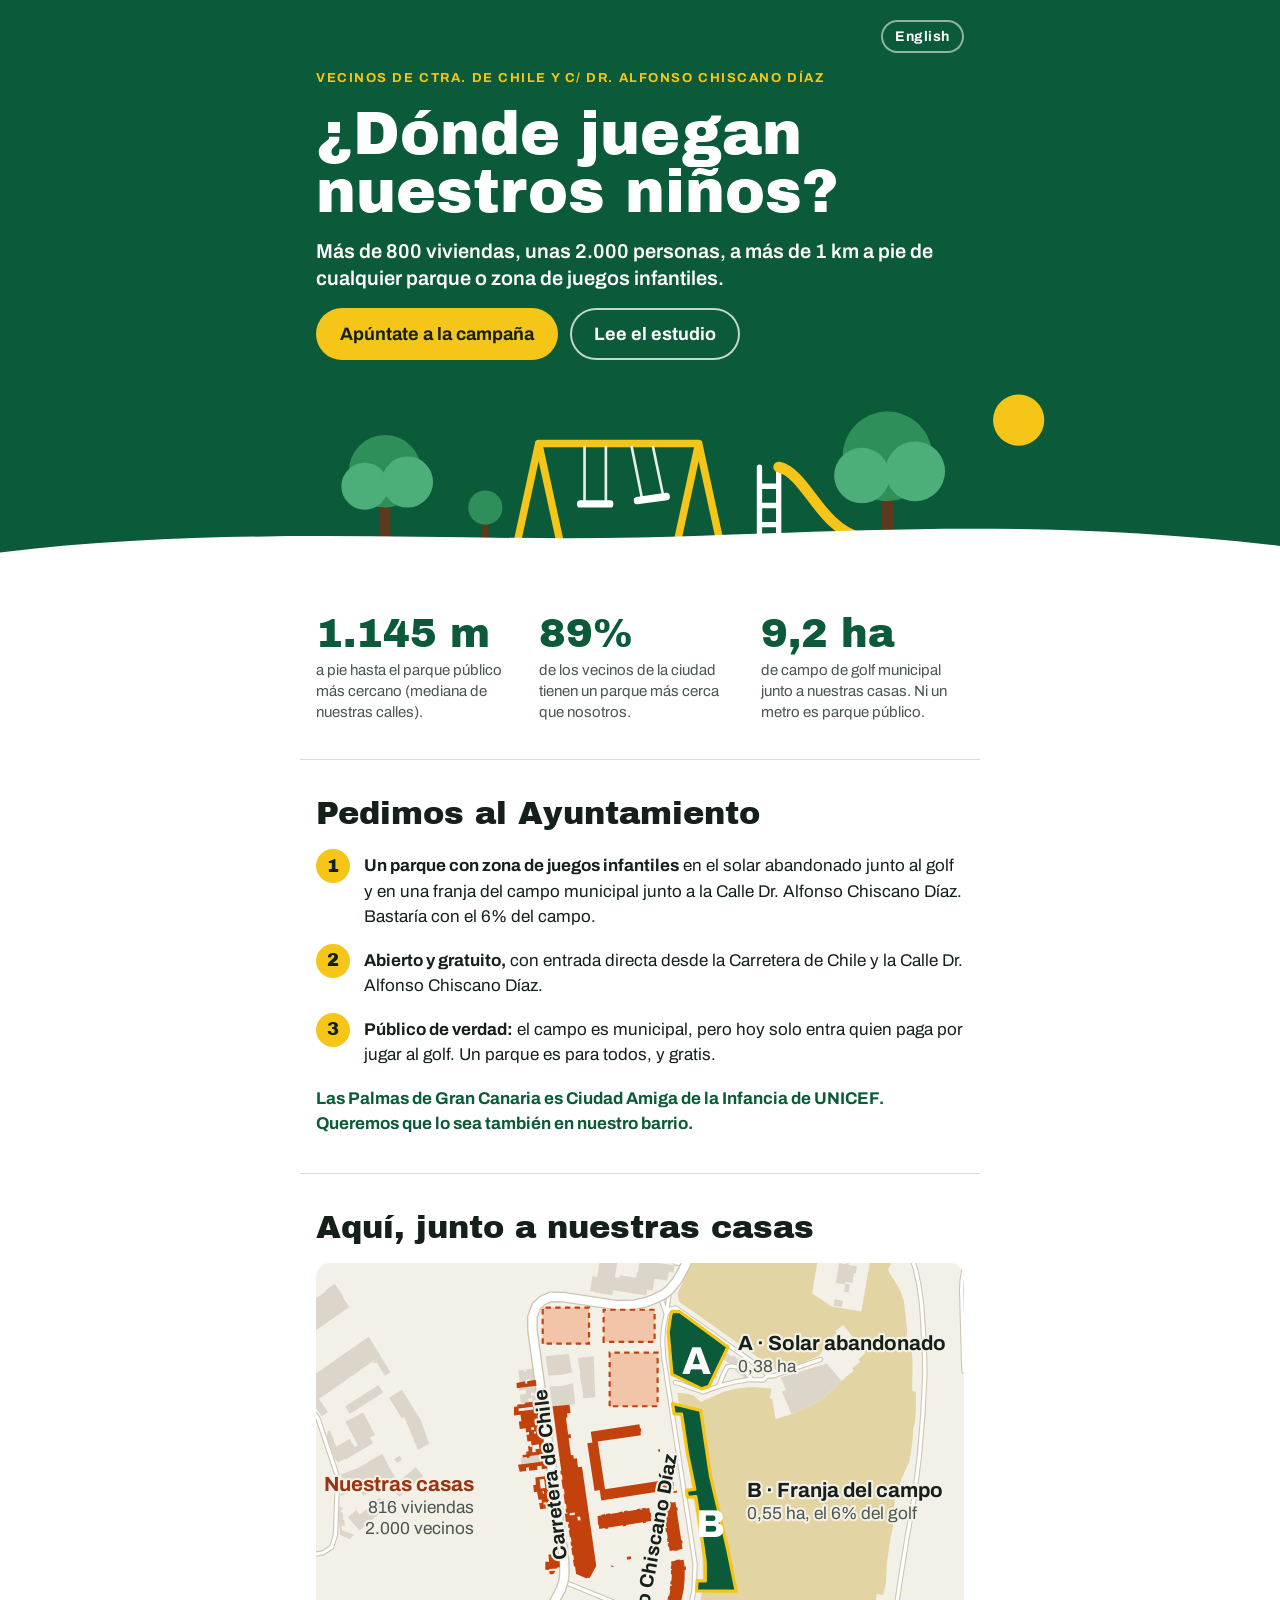
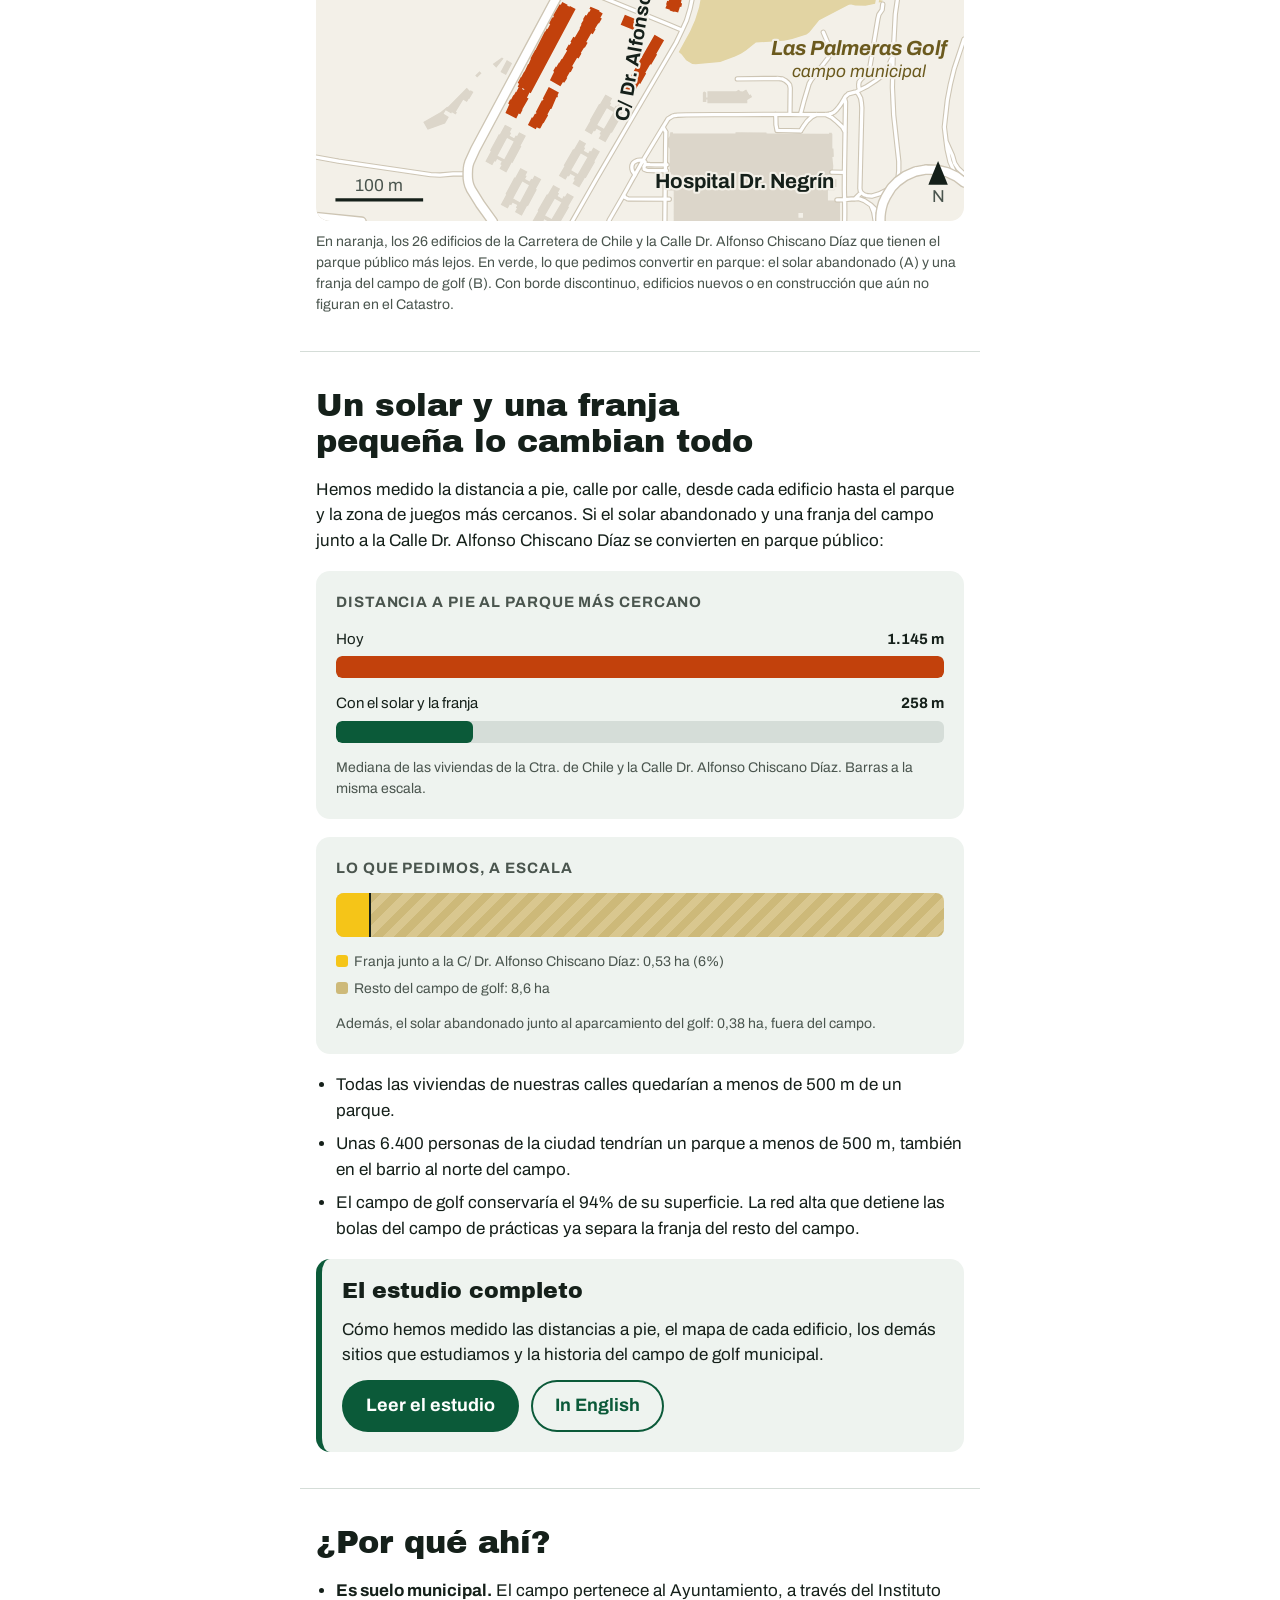
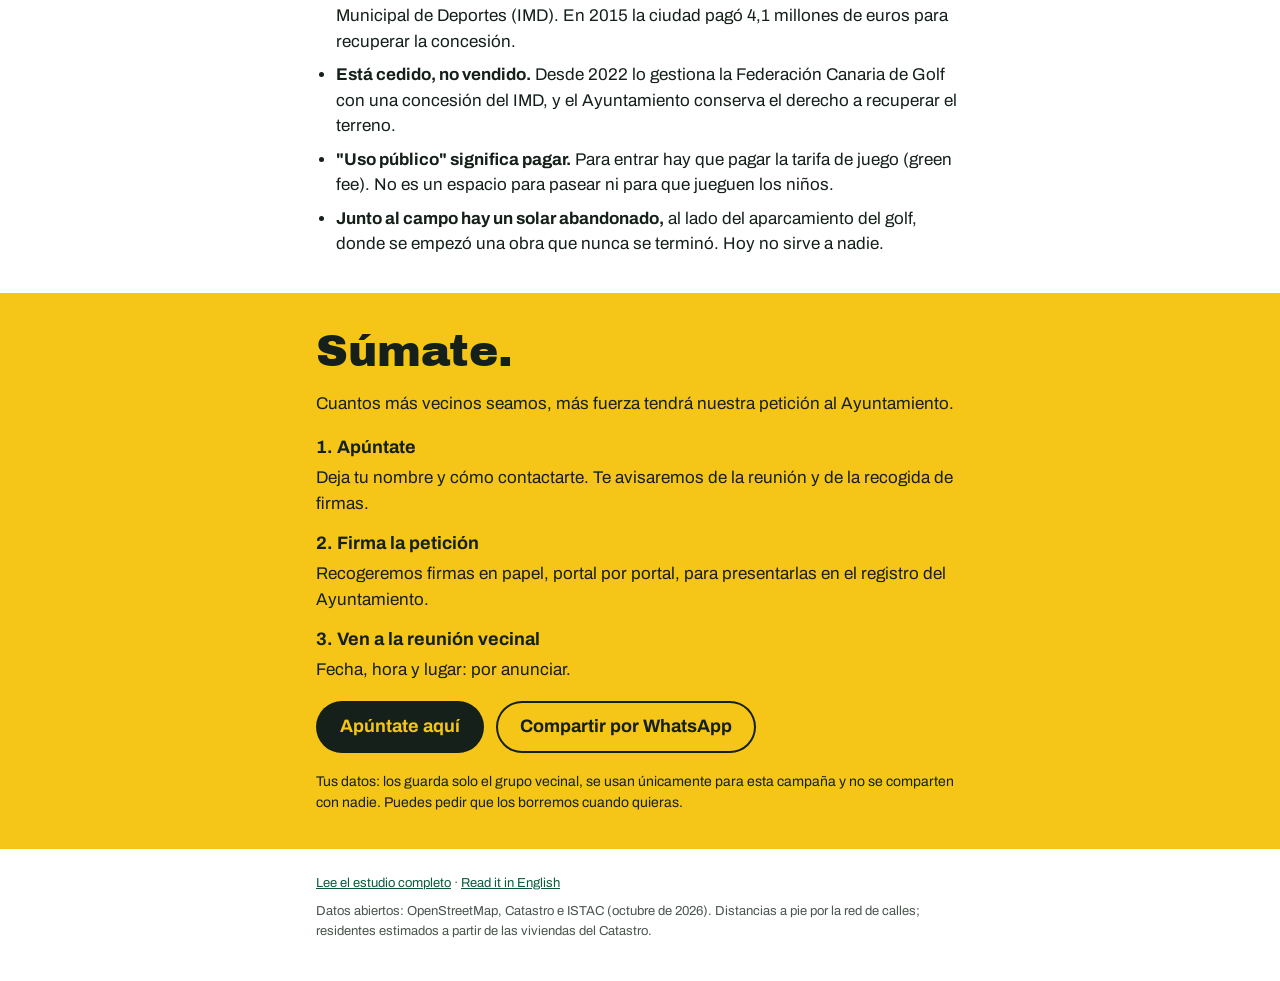
==== commit beb0f9f2: "some fixes, plus flyer" ====
--- a/docs/index.html
+++ b/docs/index.html
@@ -7,10 +7,10 @@
 <meta name="description" content="Unas 2.000 personas de la Carretera de Chile y la Calle Dr. Alfonso Chiscano Díaz viven a más de 1 km a pie de un parque. Pedimos un parque público y gratuito con zona de juegos infantiles.">
 <meta property="og:type" content="website">
 <meta property="og:locale" content="es_ES">
-<meta property="og:url" content="https://gabor-varga.github.io/barrio-park/">
+<meta property="og:url" content="https://parque.barrionegrin.es/">
 <meta property="og:title" content="¿Dónde juegan nuestros niños?">
 <meta property="og:description" content="Unas 2.000 personas de la Carretera de Chile y la Calle Dr. Alfonso Chiscano Díaz viven a más de 1 km a pie de un parque. Pedimos un parque público y gratuito.">
-<meta property="og:image" content="https://gabor-varga.github.io/barrio-park/og.png">
+<meta property="og:image" content="https://parque.barrionegrin.es/og.png">
 <meta property="og:image:width" content="1200">
 <meta property="og:image:height" content="630">
 <meta property="og:image:alt" content="¿Dónde juegan nuestros niños? Un parque infantil dibujado sobre fondo verde.">
@@ -19,8 +19,8 @@
 <link rel="preconnect" href="https://fonts.gstatic.com" crossorigin>
 <link rel="stylesheet" href="https://fonts.googleapis.com/css2?family=Archivo+Black&family=Archivo:wght@400;600;700&display=swap">
 <link rel="stylesheet" href="site.css">
-<link rel="alternate" hreflang="es" href="https://gabor-varga.github.io/barrio-park/">
-<link rel="alternate" hreflang="en" href="https://gabor-varga.github.io/barrio-park/en/">
+<link rel="alternate" hreflang="es" href="https://parque.barrionegrin.es/">
+<link rel="alternate" hreflang="en" href="https://parque.barrionegrin.es/en/">
 </head>
 <body>
 <header class="band-green hero">
@@ -92,8 +92,8 @@
 .mapa .road{stroke:var(--map-road,#ffffff)}
 .mapa .minor.casing{stroke-width:5}.mapa .minor.road{stroke-width:3}
 .mapa .main.casing{stroke-width:10}.mapa .main.road{stroke-width:7.5}
-.mapa text{fill:var(--map-text,#15201a);paint-order:stroke;stroke:var(--map-halo,#f3f0e8);
-  stroke-width:4px;stroke-linejoin:round}
+.mapa text{fill:var(--map-text,#15201a)}
+.mapa text.halo{fill:var(--map-halo,#f3f0e8);stroke:var(--map-halo,#f3f0e8);stroke-width:4px;stroke-linejoin:round}
 .mapa .street{font-size:18px;font-weight:700;letter-spacing:.02em}
 .mapa .place{font-size:19px;font-weight:700}
 .mapa .note{font-size:16px;font-weight:400;fill:var(--map-muted,#4a554e)}
@@ -103,7 +103,7 @@
 .mapa .bar{stroke:var(--map-text,#15201a);stroke-width:3}
 .mapa .arrow{fill:var(--map-text,#15201a)}
 </style>
-<defs><path id="mapa-calle-0" d="M228.7,296.2 L205.0,95.5" fill="none"/><path id="mapa-calle-1" d="M278.6,445.4 L332.1,154.1" fill="none"/></defs>
+<defs></defs>
 <rect class="bg" width="600" height="517"/>
 <path class="golf" d="M525.0,312.8 L523.9,313.9 L521.0,314.4 L521.4,312.1 L525.0,312.8ZM464.1,0.0 L459.3,27.9 L477.4,40.3 L505.0,44.9 L512.7,0.0 L532.7,0.0 L530.0,5.1 L530.1,7.9 L540.2,23.9 L544.4,35.1 L547.4,62.6 L546.6,70.9 L550.2,71.2 L550.1,69.9 L553.4,69.9 L553.6,73.6 L551.3,73.6 L552.4,92.7 L552.0,114.9 L552.5,118.8 L555.4,119.2 L555.5,134.1 L554.7,147.2 L553.2,152.2 L552.0,167.6 L549.5,183.4 L541.7,201.0 L540.9,205.4 L538.3,214.5 L536.4,218.6 L535.6,222.9 L534.5,241.4 L533.9,246.2 L531.5,256.7 L528.6,278.1 L527.8,295.3 L525.3,307.5 L519.3,306.4 L517.7,315.6 L508.8,317.3 L499.2,317.2 L495.4,316.3 L493.5,316.4 L491.2,317.5 L465.9,330.8 L456.9,341.8 L454.2,343.9 L441.0,348.1 L433.4,349.8 L407.3,351.5 L398.1,358.8 L393.4,361.7 L388.0,364.4 L374.3,369.4 L351.6,371.6 L348.4,371.4 L342.7,367.9 L338.6,362.5 L335.9,360.3 L346.3,341.3 L351.0,330.6 L354.7,318.8 L356.9,307.1 L358.2,294.4 L358.0,275.1 L356.5,261.4 L334.5,120.1 L343.9,121.1 L350.0,122.9 L356.2,128.6 L376.0,120.0 L387.3,116.7 L399.6,115.0 L408.2,115.1 L421.8,116.3 L420.1,125.3 L422.4,125.8 L425.5,144.6 L441.3,139.6 L464.1,129.3 L470.8,124.2 L491.4,104.9 L498.0,99.8 L496.5,97.5 L504.2,91.5 L502.2,89.1 L509.0,83.4 L487.9,57.3 L480.7,63.4 L482.2,65.3 L474.2,71.7 L476.4,74.3 L469.8,79.5 L466.4,85.5 L443.6,95.7 L426.4,99.2 L424.7,98.4 L336.1,35.7 L334.9,27.7 L348.0,0.0 L464.1,0.0Z"/>
 <path class="bldg" fill-rule="evenodd" d="M119.5,426.3 L103.4,432.2 L99.3,425.0 L115.5,415.7 L121.4,410.9 L122.0,411.1 L139.6,393.4 L142.5,396.3 L143.2,395.5 L145.8,397.2 L141.9,403.8 L141.5,403.5 L139.7,406.4 L136.3,404.4 L129.5,415.5 L130.5,416.1 L129.3,418.0 L125.8,416.0 L125.2,417.1 L120.1,414.1 L118.2,417.4 L123.0,420.3 L119.5,426.3ZM22.3,230.7 L24.9,231.0 L24.7,233.4 L25.3,233.5 L24.9,237.7 L26.2,237.5 L26.9,243.0 L23.7,243.6 L24.1,247.4 L35.5,251.7 L31.1,255.5 L22.3,251.7 L20.9,237.6 L22.0,224.9 L24.9,227.0 L22.3,230.7ZM37.1,228.8 L40.6,233.0 L59.0,217.3 L66.0,225.7 L40.3,247.7 L29.7,235.5 L37.1,228.8ZM76.8,216.5 L69.9,208.1 L92.2,189.1 L99.5,197.2 L76.8,216.5ZM23.1,215.9 L24.3,200.0 L23.1,195.9 L38.7,189.8 L61.4,176.7 L67.8,189.4 L73.0,198.0 L43.8,215.5 L38.8,206.9 L40.1,206.1 L23.1,215.9ZM10.1,161.0 L10.8,155.6 L13.0,154.7 L18.6,170.2 L31.1,162.7 L35.8,170.5 L38.8,168.7 L27.2,147.1 L43.7,138.5 L54.6,159.2 L50.0,161.9 L52.9,166.7 L27.7,182.0 L27.2,181.1 L20.1,184.8 L18.3,182.0 L17.8,182.3 L10.1,161.0ZM74.8,185.2 L72.5,181.4 L77.4,178.5 L79.6,182.3 L74.8,185.2ZM79.5,117.3 L97.0,145.3 L104.7,167.2 L94.4,173.4 L81.8,142.4 L79.6,143.9 L67.6,124.8 L79.5,117.3ZM31.4,139.9 L26.9,132.9 L57.9,113.0 L62.3,119.9 L31.4,139.9ZM0.0,102.3 L48.9,68.4 L59.9,86.2 L2.7,125.9 L11.2,138.0 L5.3,142.0 L0.0,134.4 L0.0,102.3ZM52.9,91.6 L59.8,86.3 L69.0,101.2 L63.8,104.5 L55.9,91.7 L53.9,93.2 L52.9,91.6ZM31.0,40.7 L12.8,53.4 L0.0,62.4 L0.0,32.7 L9.1,26.4 L8.6,25.5 L17.5,19.3 L25.2,30.9 L24.5,31.4 L31.0,40.7ZM205.1,506.9 L213.8,491.8 L214.6,492.2 L219.7,483.3 L226.0,486.9 L224.0,490.4 L225.1,491.1 L223.7,493.6 L227.9,496.0 L229.2,493.6 L230.5,494.3 L232.6,490.7 L238.8,494.1 L233.5,503.2 L234.4,503.6 L226.5,517.3 L215.1,517.3 L211.4,515.1 L210.2,517.3 L208.9,516.8 L208.6,517.3 L201.4,517.3 L200.5,516.7 L205.8,507.4 L205.1,506.9ZM218.2,514.9 L227.2,499.5 L221.1,496.0 L212.1,511.5 L218.2,514.9ZM175.4,491.7 L183.7,476.2 L184.4,476.6 L189.3,467.6 L195.8,471.1 L193.9,474.5 L195.1,475.1 L193.6,477.8 L197.8,480.1 L199.2,477.5 L200.4,478.1 L202.3,474.5 L208.6,477.9 L203.6,487.1 L204.5,487.6 L196.2,503.0 L195.5,502.6 L190.5,511.8 L184.2,508.4 L186.1,504.9 L185.0,504.3 L186.3,501.9 L182.0,499.7 L180.7,502.1 L179.5,501.5 L177.5,505.1 L171.0,501.7 L176.1,492.1 L175.4,491.7ZM197.2,483.5 L191.1,480.1 L182.6,495.9 L188.8,499.2 L197.2,483.5ZM238.1,450.1 L238.8,450.5 L244.0,441.5 L250.1,445.0 L248.2,448.4 L249.3,449.1 L247.9,451.6 L252.1,454.0 L253.5,451.6 L254.7,452.3 L256.8,448.7 L262.9,452.2 L257.7,461.5 L258.5,461.9 L249.7,477.1 L249.0,476.7 L243.7,485.7 L237.5,482.2 L239.6,478.5 L238.4,477.9 L239.8,475.5 L235.6,473.1 L234.2,475.5 L233.1,474.9 L231.0,478.4 L224.8,474.8 L230.1,465.7 L229.3,465.3 L238.1,450.1ZM251.3,457.6 L245.2,454.1 L236.3,469.6 L242.4,473.1 L251.3,457.6ZM161.1,451.5 L169.4,436.1 L170.1,436.5 L175.0,427.5 L181.4,430.9 L179.5,434.4 L180.8,435.1 L179.3,437.8 L183.5,440.0 L184.9,437.4 L186.2,438.0 L188.1,434.5 L194.4,437.8 L189.4,447.1 L190.2,447.5 L188.8,450.1 L181.9,463.0 L181.2,462.6 L176.2,471.8 L169.9,468.4 L171.8,464.9 L170.6,464.2 L172.0,461.6 L167.7,459.3 L166.3,461.9 L165.2,461.3 L163.2,465.0 L156.8,461.5 L161.9,452.0 L161.1,451.5ZM174.3,459.5 L183.1,443.1 L176.9,439.8 L168.1,456.2 L174.3,459.5ZM149.2,383.8 L147.4,381.9 L151.4,378.0 L153.3,379.9 L149.2,383.8ZM175.9,381.5 L170.8,378.6 L176.7,367.6 L181.6,370.5 L175.9,381.5ZM166.9,374.7 L163.6,371.2 L172.1,365.2 L173.7,366.1 L166.9,374.7ZM212.5,176.8 L213.4,183.3 L190.2,186.3 L189.7,180.4 L195.3,179.7 L195.4,180.5 L198.0,180.2 L197.8,178.7 L212.5,176.8ZM187.7,115.8 L204.2,113.6 L206.0,127.7 L200.5,128.5 L200.0,125.0 L196.5,125.5 L197.0,129.0 L189.8,129.9 L188.6,121.8 L194.7,121.0 L194.3,117.4 L188.1,118.2 L187.7,115.8ZM198.9,120.4 L199.3,123.0 L202.6,122.6 L202.2,120.0 L194.7,121.0 L198.9,120.4ZM239.9,130.8 L218.8,132.7 L216.3,114.2 L226.2,114.1 L238.1,111.4 L239.9,130.8ZM194.5,107.8 L194.7,109.5 L188.6,110.3 L187.3,99.6 L192.5,98.9 L192.7,100.5 L194.5,100.2 L194.3,98.7 L201.8,97.6 L203.4,108.2 L197.9,109.0 L197.7,107.1 L194.5,107.8ZM244.4,105.7 L244.6,101.1 L242.3,88.0 L257.0,86.3 L258.7,124.2 L247.4,125.2 L246.8,117.4 L244.4,105.7ZM226.4,103.8 L215.0,104.1 L212.6,86.4 L233.9,84.0 L237.3,101.4 L226.4,103.8ZM311.0,516.9 L331.2,516.9 L331.2,488.4 L325.2,488.4 L325.2,485.0 L323.5,485.0 L323.5,477.7 L328.7,477.7 L328.7,475.9 L331.0,475.9 L331.0,473.7 L327.5,473.7 L327.5,449.8 L325.6,447.6 L324.8,444.5 L325.2,441.4 L327.5,438.0 L327.5,435.6 L328.0,435.6 L328.0,434.6 L330.5,434.6 L330.5,435.6 L388.4,435.6 L388.4,434.6 L390.9,434.6 L417.2,434.7 L417.2,435.7 L475.1,435.8 L475.1,435.0 L477.6,435.0 L477.6,435.9 L478.1,435.9 L478.1,449.6 L479.1,449.6 L479.5,457.2 L478.1,457.3 L479.0,466.0 L478.1,473.8 L474.4,473.8 L474.4,475.9 L476.9,475.9 L476.9,478.1 L481.9,478.1 L481.9,485.2 L480.2,485.2 L480.2,488.2 L474.0,488.2 L474.0,497.8 L485.2,497.8 L485.2,517.3 L311.0,516.9ZM446.7,509.2 L446.7,513.6 L450.9,513.6 L450.9,509.2 L446.7,509.2ZM253.5,423.3 L262.2,408.1 L262.8,408.5 L268.0,399.5 L274.3,403.1 L272.2,406.7 L273.4,407.4 L272.1,409.7 L276.3,412.1 L277.6,409.8 L278.8,410.5 L280.9,406.8 L287.1,410.3 L281.9,419.5 L282.6,419.9 L273.9,435.1 L273.2,434.7 L268.0,443.8 L261.7,440.2 L263.7,436.8 L262.5,436.1 L263.9,433.6 L259.8,431.3 L258.3,433.7 L257.2,433.1 L255.2,436.5 L248.8,432.9 L254.1,423.7 L253.5,423.3ZM266.6,431.2 L275.5,415.7 L269.3,412.2 L260.4,427.7 L266.6,431.2ZM359.9,396.7 L361.3,398.0 L361.3,402.2 L362.5,402.2 L362.4,396.6 L389.0,396.6 L391.4,395.1 L392.9,396.6 L395.1,396.7 L398.3,394.9 L401.3,400.1 L402.4,399.4 L403.8,401.8 L399.3,404.6 L399.4,407.6 L362.4,407.7 L362.4,404.1 L361.4,404.1 L361.4,406.5 L358.2,406.5 L358.2,398.0 L358.9,396.9 L359.9,396.7ZM439.8,138.7 L431.5,119.1 L435.1,117.4 L430.3,106.0 L473.0,93.0 L486.7,109.5 L470.0,124.8 L464.1,129.3 L441.5,139.5 L440.7,139.6 L439.8,138.7ZM399.1,94.7 L396.1,98.8 L400.9,102.3 L397.6,107.0 L387.9,99.9 L389.3,98.0 L376.5,88.6 L380.4,83.4 L385.1,86.8 L386.2,85.4 L399.1,94.7ZM545.9,58.1 L546.5,62.7 L544.0,63.0 L543.3,58.4 L545.9,58.1ZM487.8,34.9 L486.8,41.0 L479.3,39.7 L480.4,33.6 L487.8,34.9ZM494.4,19.9 L493.1,27.4 L488.9,26.7 L490.2,19.1 L494.4,19.9ZM278.9,0.0 L276.8,13.1 L281.1,13.8 L281.4,11.4 L296.2,13.7 L297.0,8.7 L298.0,8.9 L299.4,0.0 L317.4,0.0 L332.1,2.3 L331.0,9.0 L326.5,8.3 L325.2,16.3 L313.6,14.5 L311.7,25.6 L307.1,24.8 L307.0,25.3 L306.6,25.3 L305.8,30.1 L275.2,25.3 L274.1,29.8 L258.1,27.3 L258.2,26.6 L253.8,25.9 L255.9,12.3 L260.3,13.0 L262.4,0.0 L278.9,0.0ZM499.8,9.7 L498.2,9.4 L496.6,18.6 L490.2,17.4 L489.7,19.8 L481.1,18.5 L484.4,0.1 L490.6,1.2 L490.8,0.0 L493.5,0.1 L493.2,1.8 L500.9,3.1 L499.8,9.7Z"/>
@@ -117,24 +117,24 @@
 <path class="new" d="M271.9,132.6 L271.9,83.0 L316.3,83.0 L316.3,132.6 L271.9,132.6Z"/>
 <path class="park" d="M328.3,48.9 L329.6,44.7 L336.9,45.1 L381.4,77.8 L363.7,114.5 L356.7,116.5 L329.6,103.1 L326.1,64.4 L328.3,48.9Z"/>
 <path class="park" d="M356.2,136.6 L365.2,196.8 L381.3,265.7 L389.1,303.8 L352.2,303.7 L352.9,294.2 L360.5,294.4 L360.4,276.7 L351.7,216.3 L343.9,216.9 L342.9,210.6 L350.8,209.5 L344.0,176.8 L338.5,140.0 L331.6,139.7 L330.1,130.1 L356.2,136.6Z"/>
-<text class="street" dy="0.35em"><textPath href="#mapa-calle-0" startOffset="50%" text-anchor="middle">Carretera de Chile</textPath></text>
-<text class="street" dy="0.35em"><textPath href="#mapa-calle-1" startOffset="50%" text-anchor="middle">C/ Dr. Alfonso Chiscano Díaz</textPath></text>
+<text class="street halo" x="216.8" y="195.8" text-anchor="middle" dy="0.35em" transform="rotate(-96.7 216.8 195.8)">Carretera de Chile</text><text class="street" x="216.8" y="195.8" text-anchor="middle" dy="0.35em" transform="rotate(-96.7 216.8 195.8)">Carretera de Chile</text>
+<text class="street halo" x="305.4" y="299.8" text-anchor="middle" dy="0.35em" transform="rotate(-79.6 305.4 299.8)">C/ Dr. Alfonso Chiscano Díaz</text><text class="street" x="305.4" y="299.8" text-anchor="middle" dy="0.35em" transform="rotate(-79.6 305.4 299.8)">C/ Dr. Alfonso Chiscano Díaz</text>
 <text class="letter" x="351.9" y="102.4" text-anchor="middle">A</text>
 <text class="letter" x="365.4" y="253.3" text-anchor="middle">B</text>
-<text class="place" x="391.2" y="80.6" text-anchor="start">A · Solar abandonado</text>
-<text class="note" x="391.2" y="100.6" text-anchor="start">0,38 ha</text>
-<text class="place" x="398.9" y="216.9" text-anchor="start">B · Franja del campo</text>
-<text class="note" x="398.9" y="236.9" text-anchor="start">0,55 ha, el 6% del golf</text>
-<text class="place golf-label" x="502.5" y="362.9" text-anchor="middle">Las Palmeras Golf</text>
-<text class="note golf-label" x="502.5" y="382.9" text-anchor="middle">campo municipal</text>
-<text class="place home-label" x="146.2" y="210.9" text-anchor="end">Nuestras casas</text>
-<text class="note" x="146.2" y="231.9" text-anchor="end">816 viviendas</text>
-<text class="note" x="146.2" y="250.9" text-anchor="end">2.000 vecinos</text>
-<text class="place" x="396.9" y="485.7" text-anchor="middle">Hospital Dr. Negrín</text>
+<text class="place halo" x="391.2" y="80.6" text-anchor="start">A · Solar abandonado</text><text class="place" x="391.2" y="80.6" text-anchor="start">A · Solar abandonado</text>
+<text class="note halo" x="391.2" y="100.6" text-anchor="start">0,38 ha</text><text class="note" x="391.2" y="100.6" text-anchor="start">0,38 ha</text>
+<text class="place halo" x="398.9" y="216.9" text-anchor="start">B · Franja del campo</text><text class="place" x="398.9" y="216.9" text-anchor="start">B · Franja del campo</text>
+<text class="note halo" x="398.9" y="236.9" text-anchor="start">0,55 ha, el 6% del golf</text><text class="note" x="398.9" y="236.9" text-anchor="start">0,55 ha, el 6% del golf</text>
+<text class="place golf-label halo" x="502.5" y="362.9" text-anchor="middle">Las Palmeras Golf</text><text class="place golf-label" x="502.5" y="362.9" text-anchor="middle">Las Palmeras Golf</text>
+<text class="note golf-label halo" x="502.5" y="382.9" text-anchor="middle">campo municipal</text><text class="note golf-label" x="502.5" y="382.9" text-anchor="middle">campo municipal</text>
+<text class="place home-label halo" x="146.2" y="210.9" text-anchor="end">Nuestras casas</text><text class="place home-label" x="146.2" y="210.9" text-anchor="end">Nuestras casas</text>
+<text class="note halo" x="146.2" y="231.9" text-anchor="end">816 viviendas</text><text class="note" x="146.2" y="231.9" text-anchor="end">816 viviendas</text>
+<text class="note halo" x="146.2" y="250.9" text-anchor="end">2.000 vecinos</text><text class="note" x="146.2" y="250.9" text-anchor="end">2.000 vecinos</text>
+<text class="place halo" x="396.9" y="485.7" text-anchor="middle">Hospital Dr. Negrín</text><text class="place" x="396.9" y="485.7" text-anchor="middle">Hospital Dr. Negrín</text>
 <line class="bar" x1="18" y1="497" x2="99.2" y2="497"/>
-<text class="note" x="58.6" y="489" text-anchor="middle">100 m</text>
+<text class="note halo" x="58.6" y="489" text-anchor="middle">100 m</text><text class="note" x="58.6" y="489" text-anchor="middle">100 m</text>
 <path class="arrow" d="M576,461 l9,22 h-18 z"/>
-<text class="note" x="576" y="499" text-anchor="middle">N</text>
+<text class="note halo" x="576" y="499" text-anchor="middle">N</text><text class="note" x="576" y="499" text-anchor="middle">N</text>
 </svg>
 <!-- mapa:end -->
       <figcaption class="small muted">En naranja, los 26 edificios de la Carretera de Chile y la Calle Dr. Alfonso Chiscano Díaz que tienen el parque público más lejos. En verde, lo que pedimos convertir en parque: el solar abandonado (A) y una franja del campo de golf (B). Con borde discontinuo, edificios nuevos o en construcción que aún no figuran en el Catastro.</figcaption>
@@ -207,7 +207,7 @@
     </ol>
     <div class="buttons">
       <a class="btn btn-dark" id="btn-form" href="https://tally.so/r/VpEBNv" target="_blank" rel="noopener">Apúntate aquí</a>
-      <a class="btn btn-ghost" id="btn-whatsapp" href="https://wa.me/?text=%C2%BFD%C3%B3nde%20juegan%20nuestros%20ni%C3%B1os%3F%20Pedimos%20un%20parque%20p%C3%BAblico%20junto%20a%20la%20Ctra.%20de%20Chile%20y%20la%20C%2F%20Dr.%20Alfonso%20Chiscano%20D%C3%ADaz.%20https%3A%2F%2Fgabor-varga.github.io%2Fbarrio-park%2F" target="_blank" rel="noopener">Compartir por WhatsApp</a>
+      <a class="btn btn-ghost" id="btn-whatsapp" href="https://wa.me/?text=%C2%BFD%C3%B3nde%20juegan%20nuestros%20ni%C3%B1os%3F%20Pedimos%20un%20parque%20p%C3%BAblico%20junto%20a%20la%20Ctra.%20de%20Chile%20y%20la%20C%2F%20Dr.%20Alfonso%20Chiscano%20D%C3%ADaz.%20https%3A%2F%2Fparque.barrionegrin.es%2F" target="_blank" rel="noopener">Compartir por WhatsApp</a>
     </div>
     <p class="note">Tus datos: los guarda solo el grupo vecinal, se usan únicamente para esta campaña y no se comparten con nadie. Puedes pedir que los borremos cuando quieras.</p>
   </div>
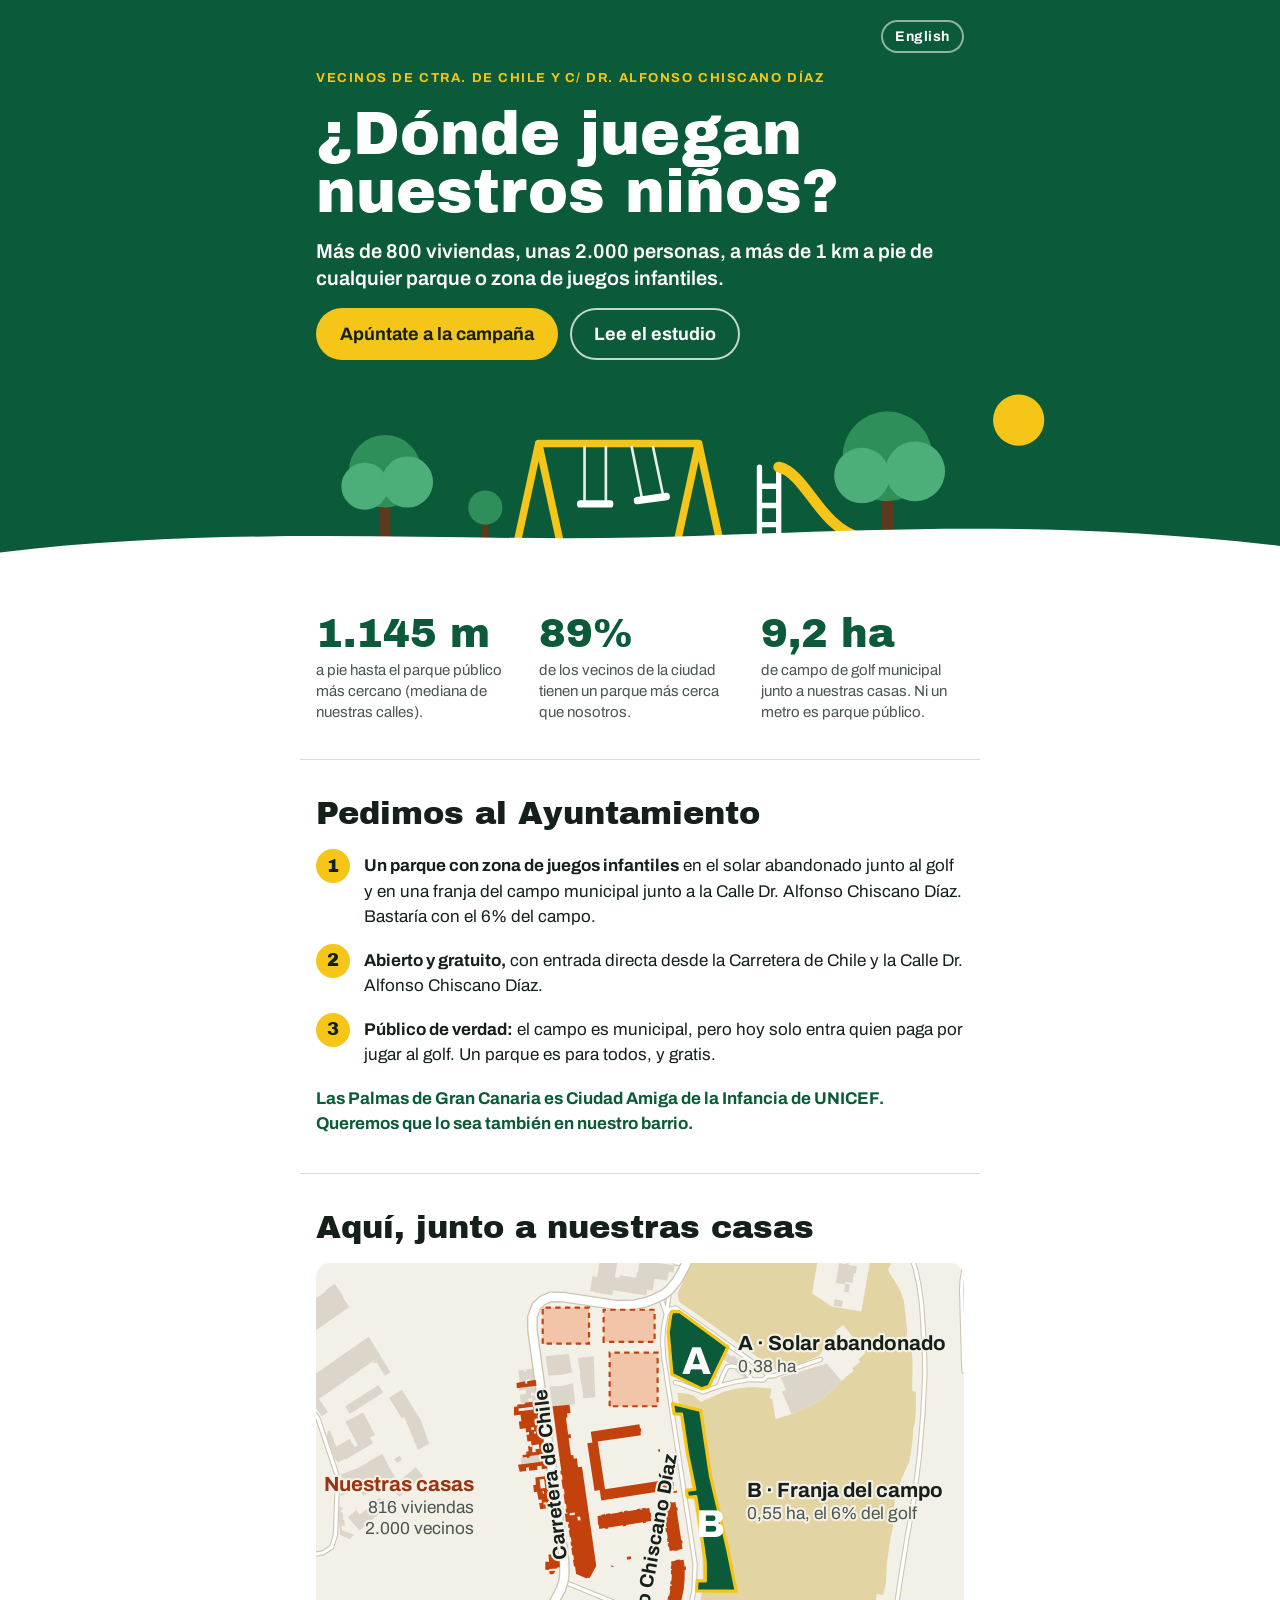
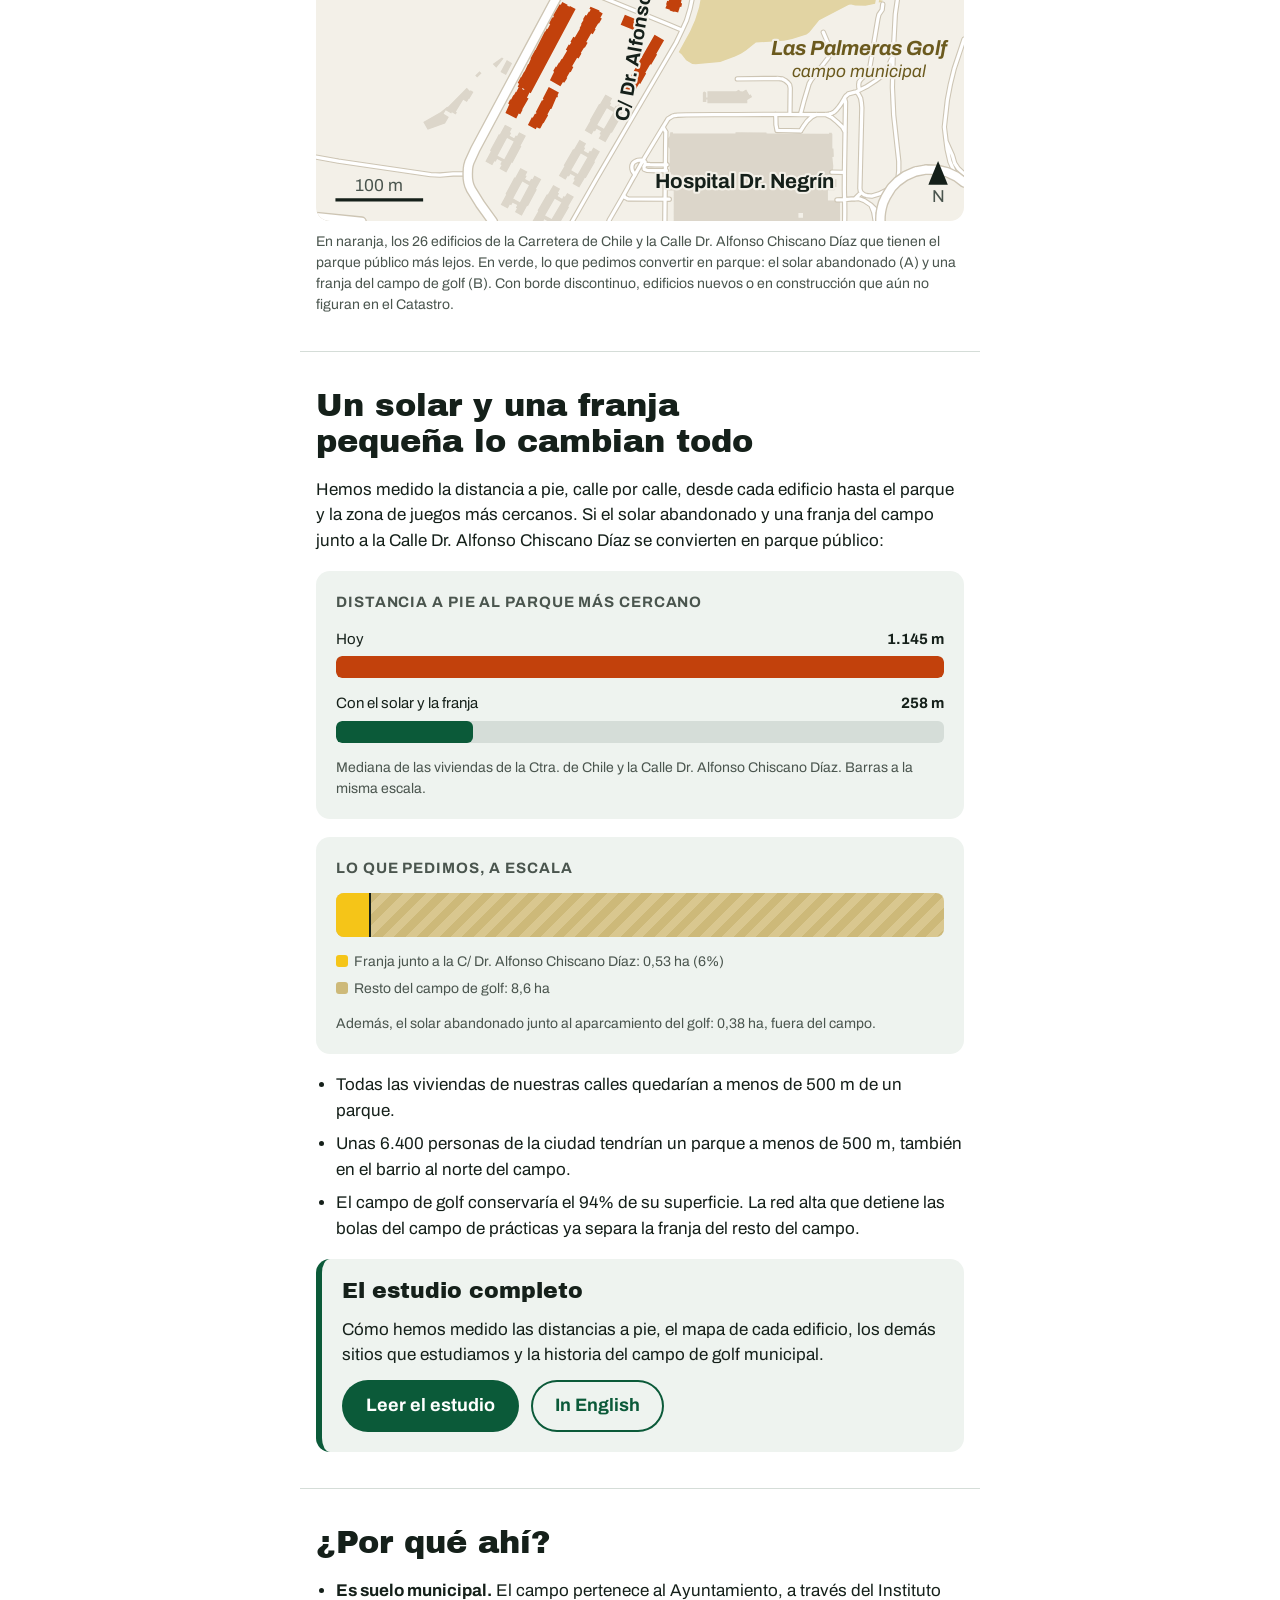
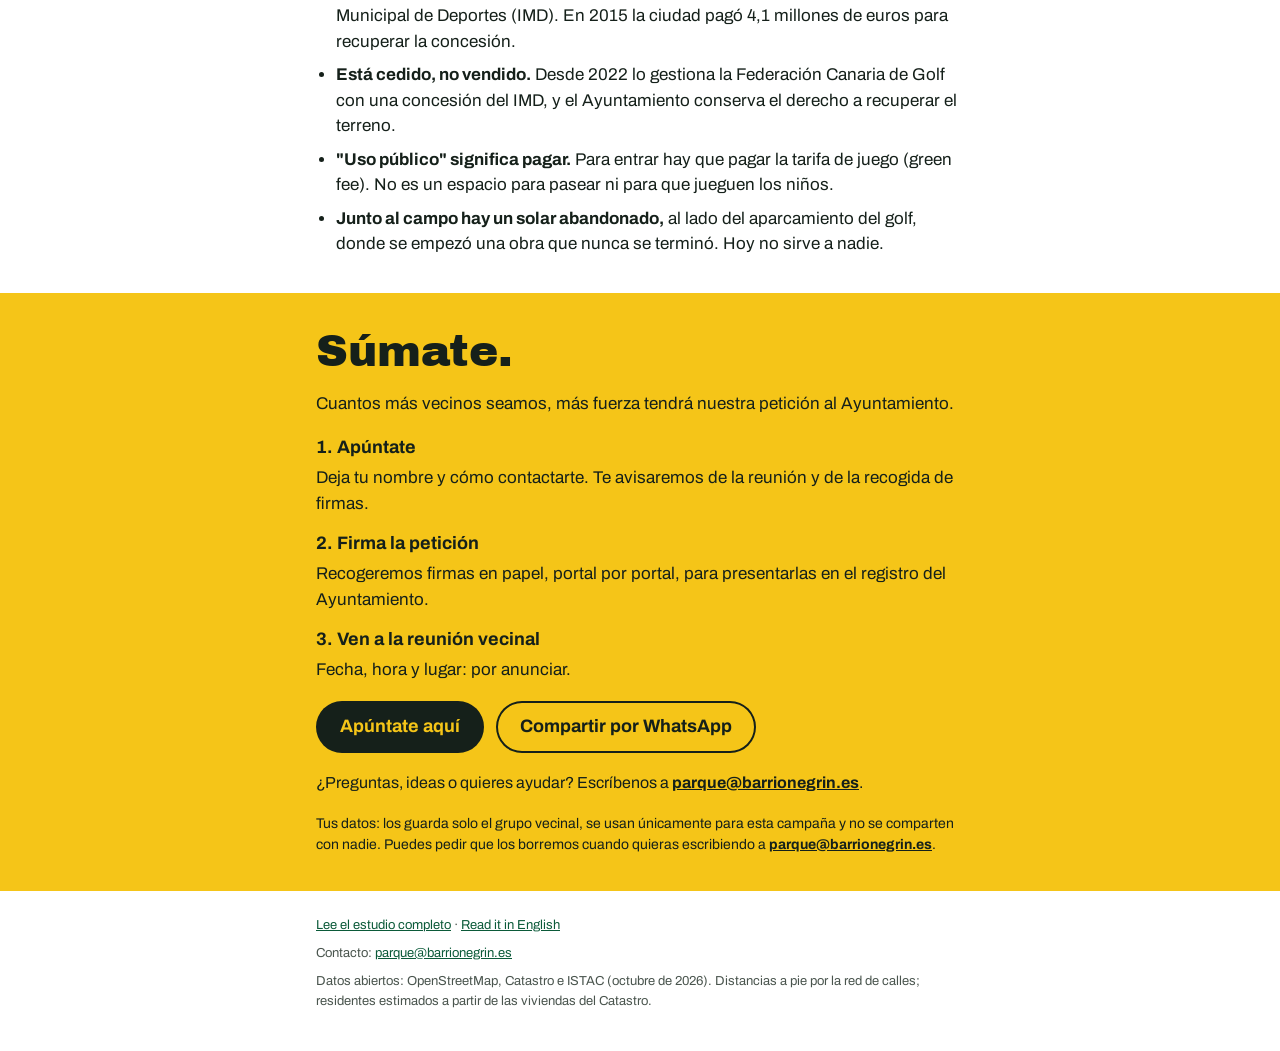
==== commit 44a15ad3: "added contact address" ====
--- a/docs/index.html
+++ b/docs/index.html
@@ -209,13 +209,15 @@
       <a class="btn btn-dark" id="btn-form" href="https://tally.so/r/VpEBNv" target="_blank" rel="noopener">Apúntate aquí</a>
       <a class="btn btn-ghost" id="btn-whatsapp" href="https://wa.me/?text=%C2%BFD%C3%B3nde%20juegan%20nuestros%20ni%C3%B1os%3F%20Pedimos%20un%20parque%20p%C3%BAblico%20junto%20a%20la%20Ctra.%20de%20Chile%20y%20la%20C%2F%20Dr.%20Alfonso%20Chiscano%20D%C3%ADaz.%20https%3A%2F%2Fparque.barrionegrin.es%2F" target="_blank" rel="noopener">Compartir por WhatsApp</a>
     </div>
-    <p class="note">Tus datos: los guarda solo el grupo vecinal, se usan únicamente para esta campaña y no se comparten con nadie. Puedes pedir que los borremos cuando quieras.</p>
+    <p class="contact">¿Preguntas, ideas o quieres ayudar? Escríbenos a <a href="mailto:parque@barrionegrin.es">parque@barrionegrin.es</a>.</p>
+    <p class="note">Tus datos: los guarda solo el grupo vecinal, se usan únicamente para esta campaña y no se comparten con nadie. Puedes pedir que los borremos cuando quieras escribiendo a <a href="mailto:parque@barrionegrin.es">parque@barrionegrin.es</a>.</p>
   </div>
 </section>
 
 <footer>
   <div class="wrap">
     <p><a href="estudio/">Lee el estudio completo</a> · <a href="estudio/en.html" hreflang="en" lang="en">Read it in English</a></p>
+    <p>Contacto: <a href="mailto:parque@barrionegrin.es">parque@barrionegrin.es</a></p>
     <p>Datos abiertos: OpenStreetMap, Catastro e ISTAC (octubre de 2026). Distancias a pie por la red de calles; residentes estimados a partir de las viviendas del Catastro.</p>
   </div>
 </footer>
--- a/docs/site.css
+++ b/docs/site.css
@@ -103,3 +103,6 @@
 .study-card{display:flex;flex-direction:column;gap:12px;padding:20px;border-radius:14px;background:var(--soft);
   border-left:6px solid var(--link)}
 .study-card h3{margin:0;font-family:var(--display);font-weight:400;font-size:22px;line-height:1.15}
+/* Links on the yellow band: dark text colour, readable in both themes */
+.band-yellow p a{color:var(--on-yellow);font-weight:700}
+.contact{font-size:16px}
